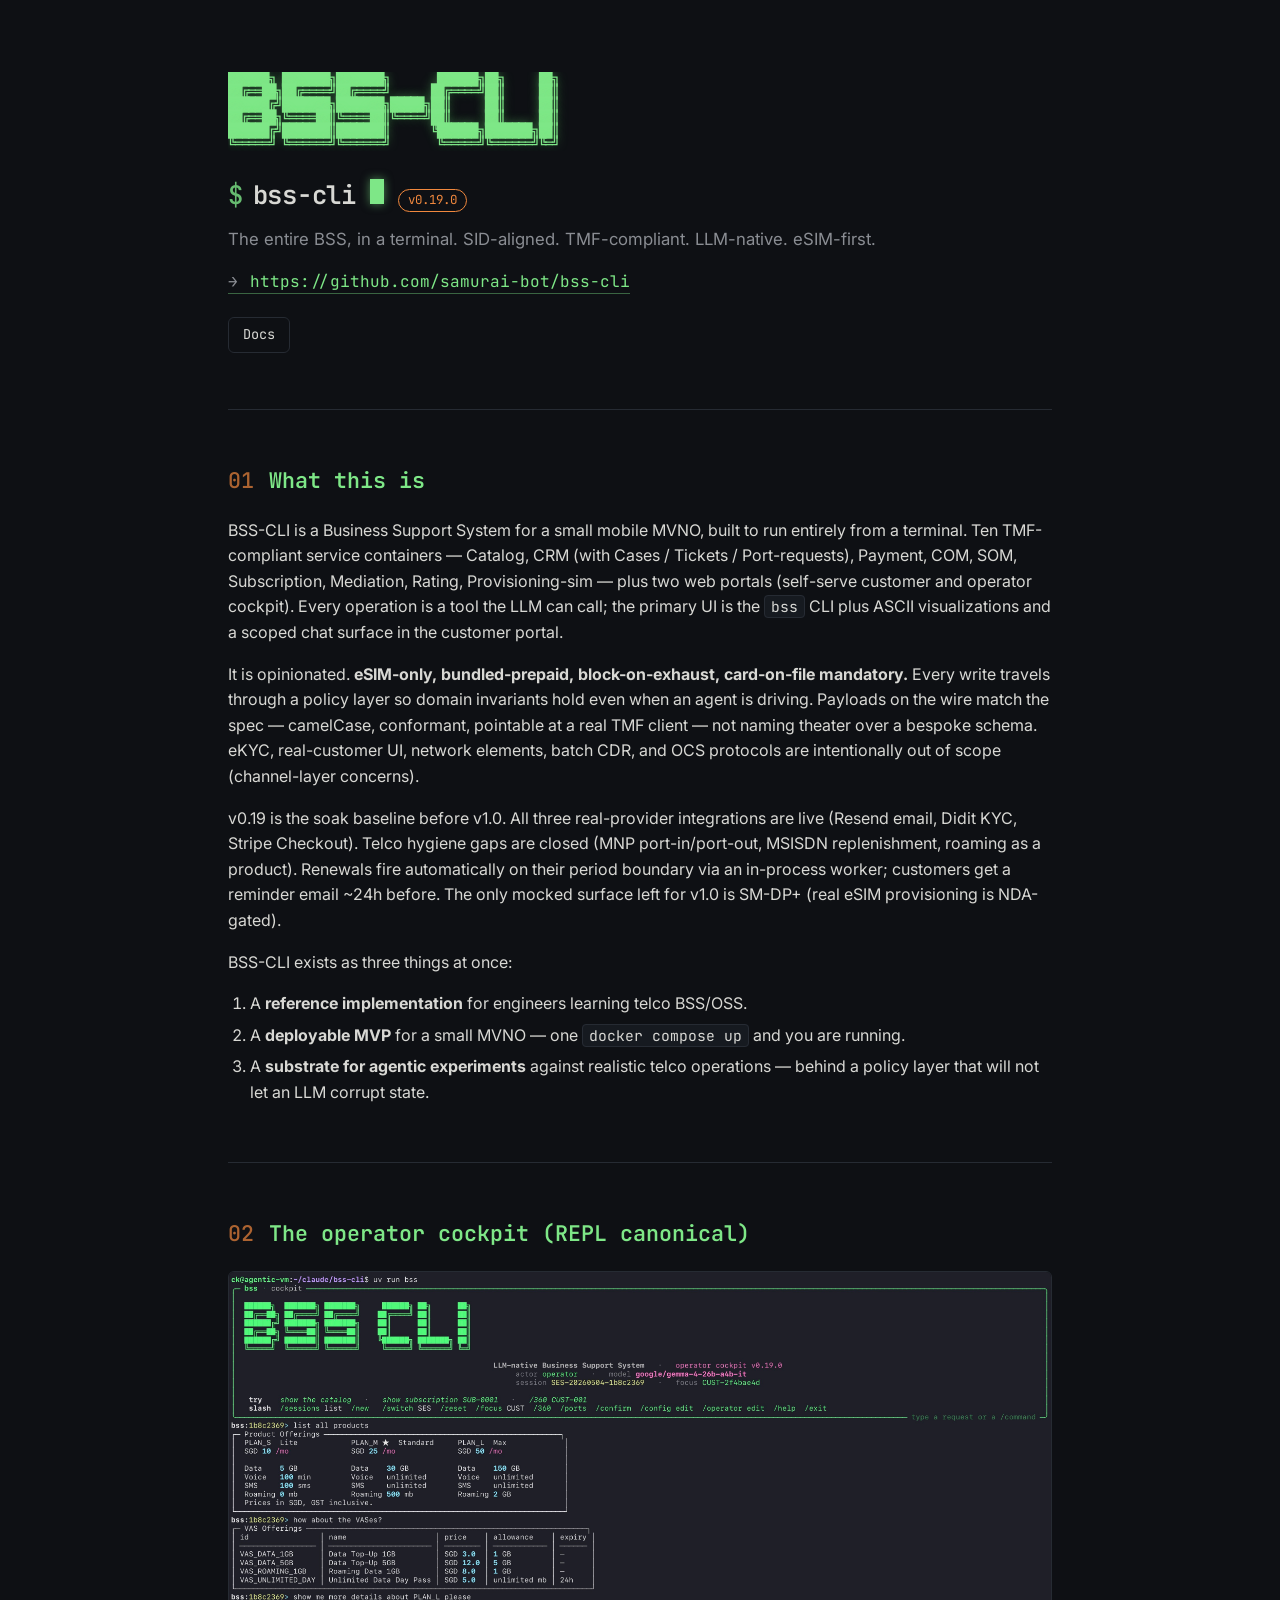
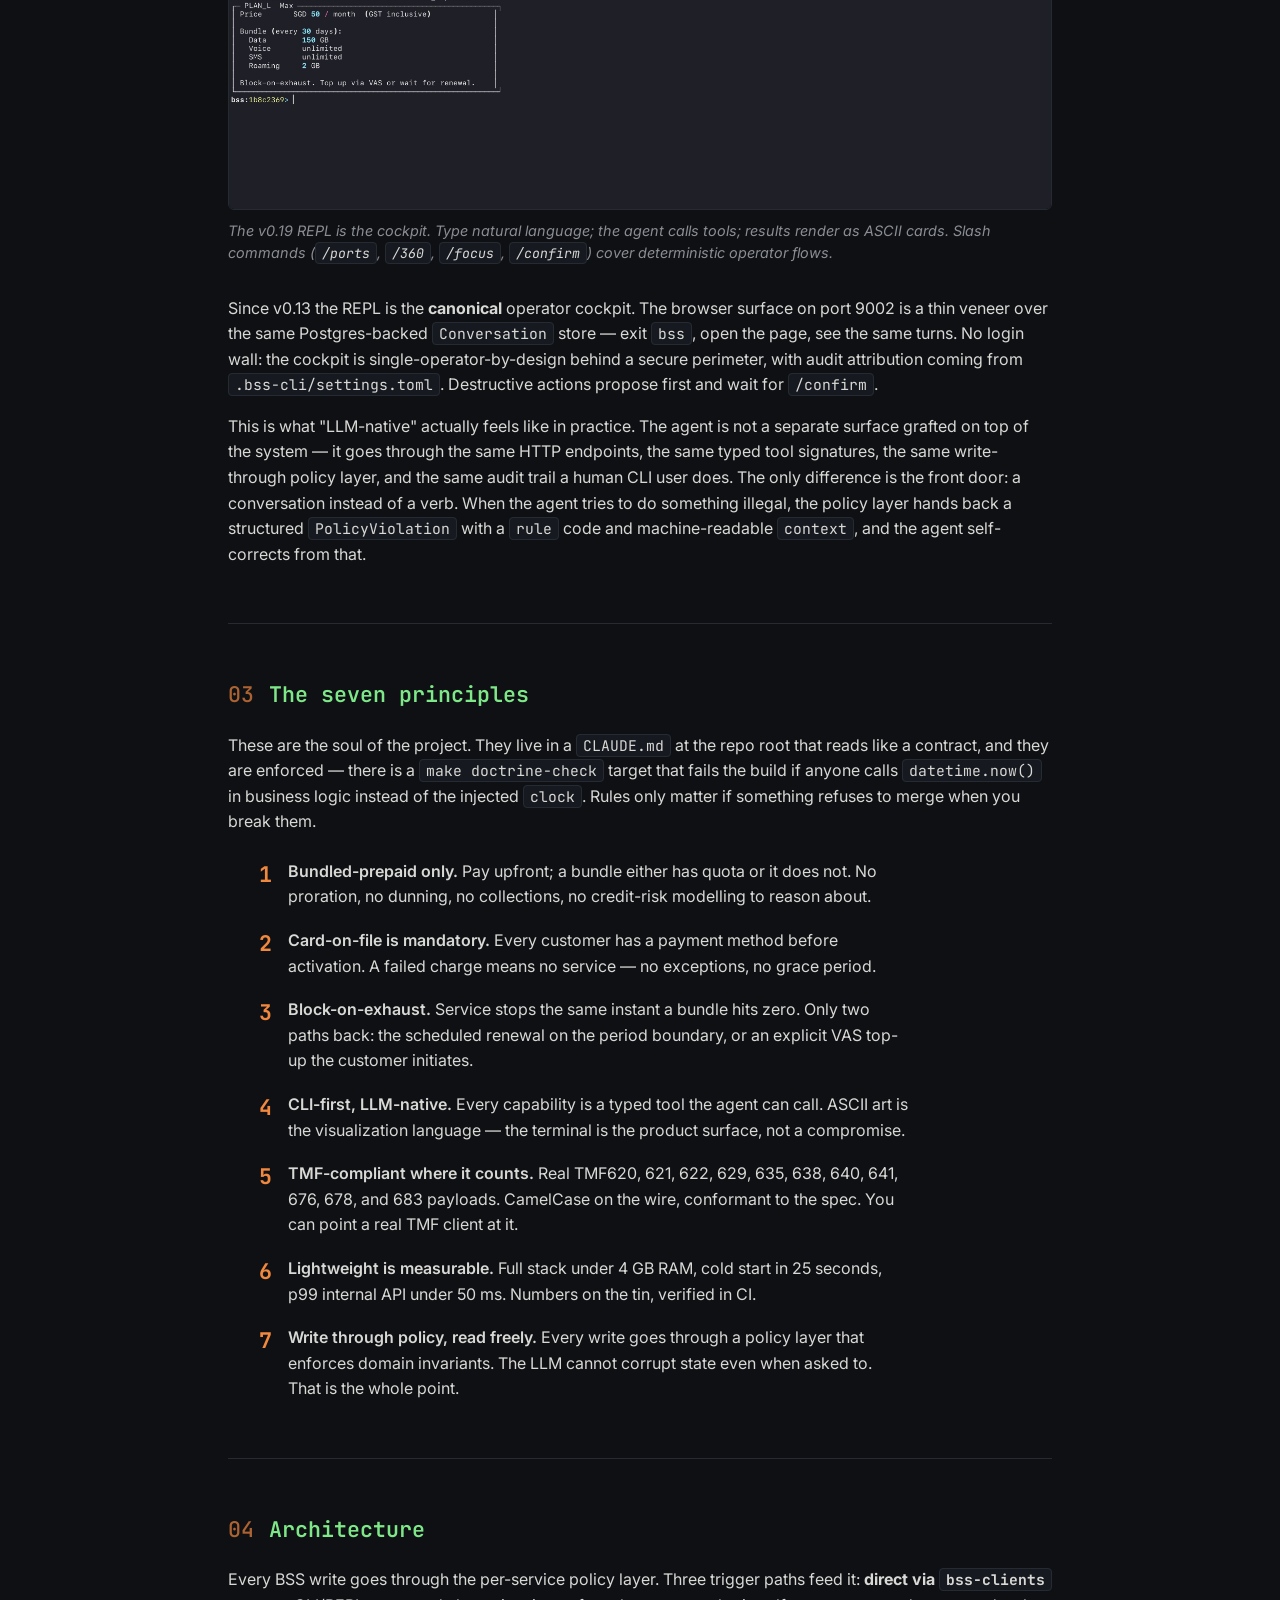
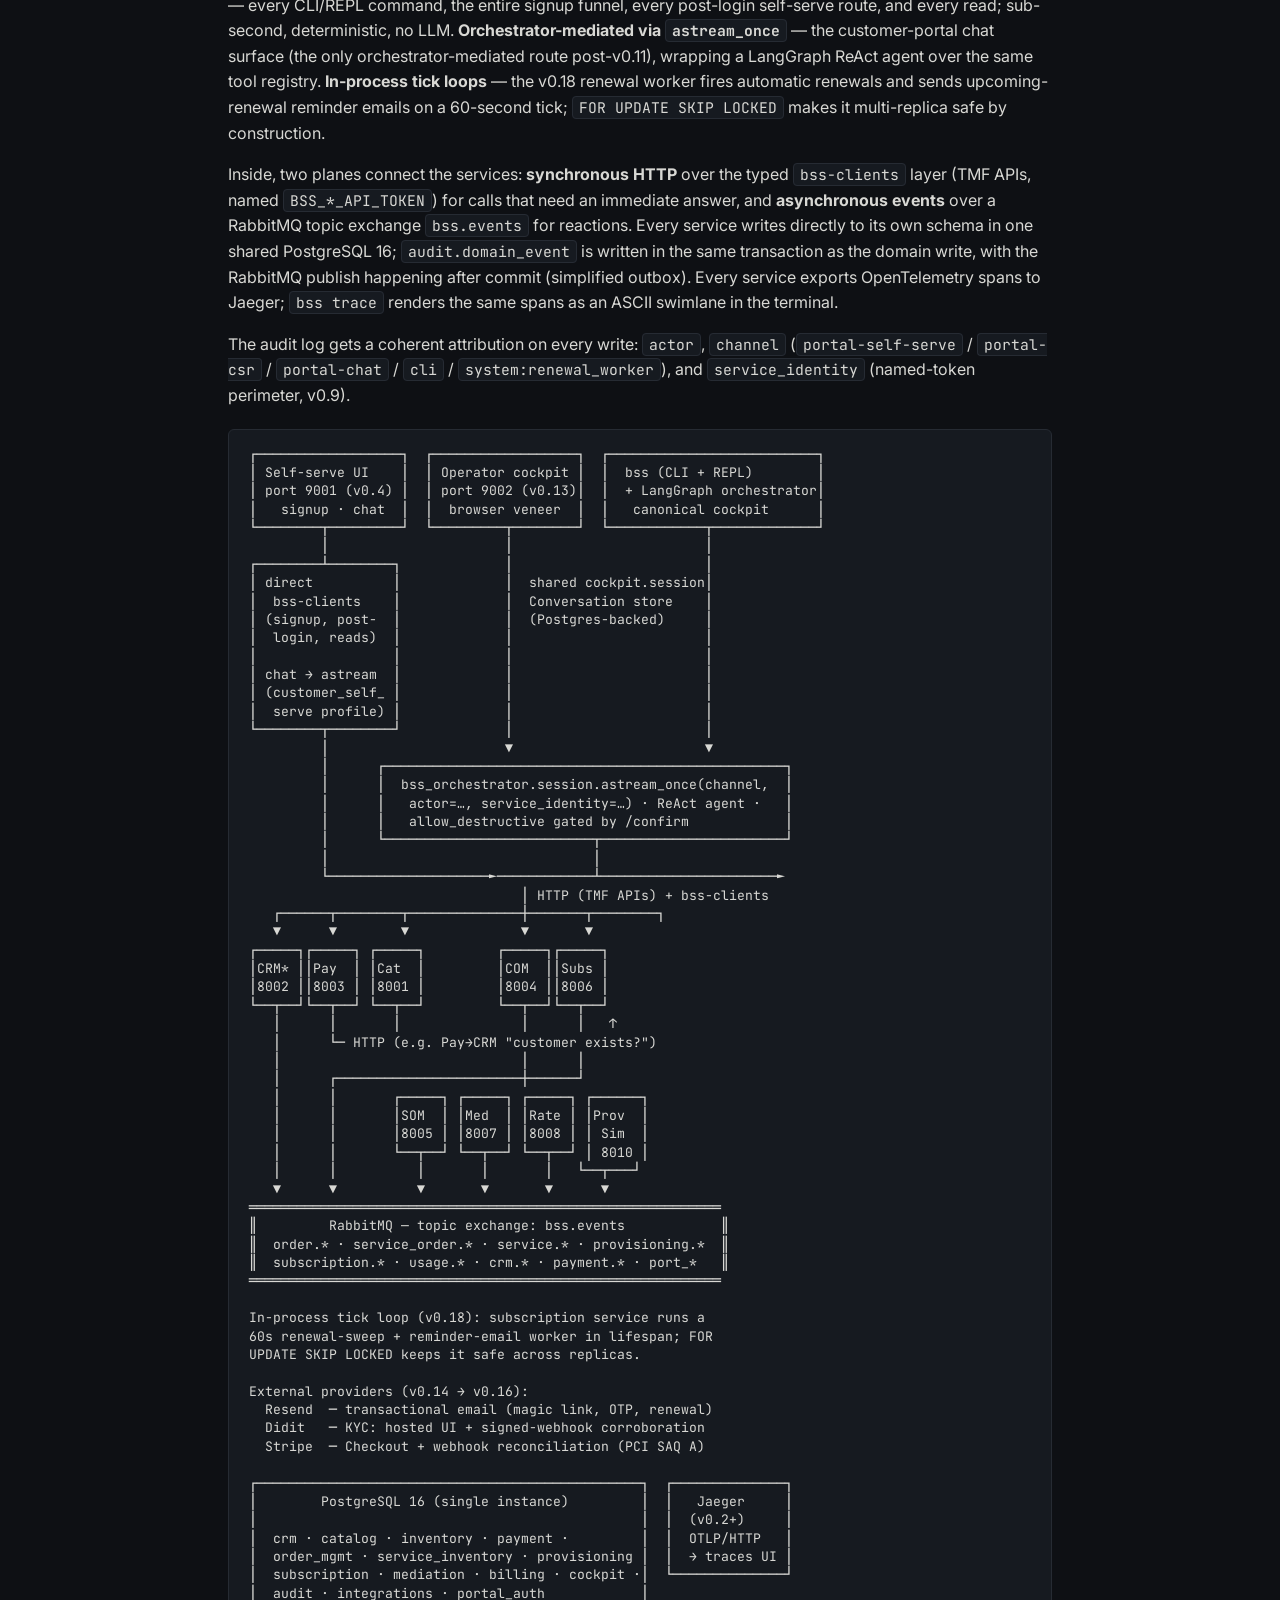
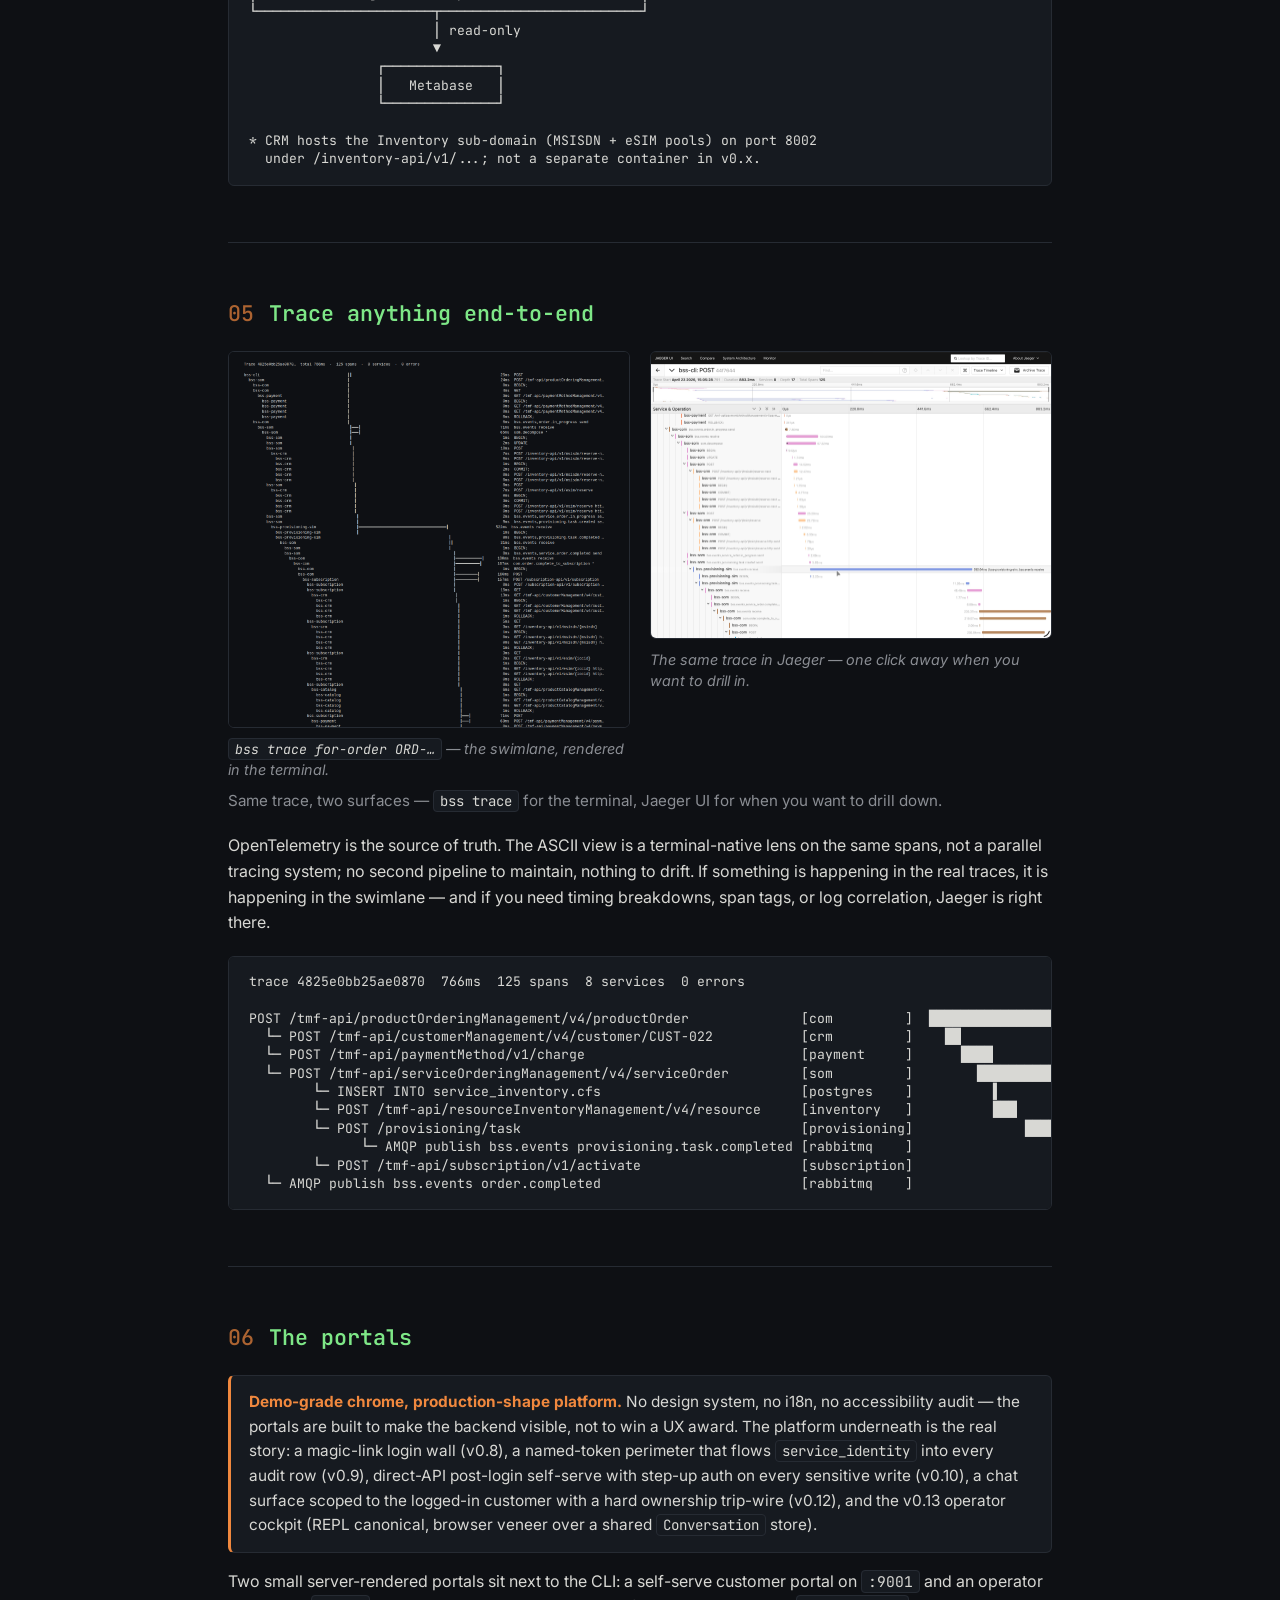
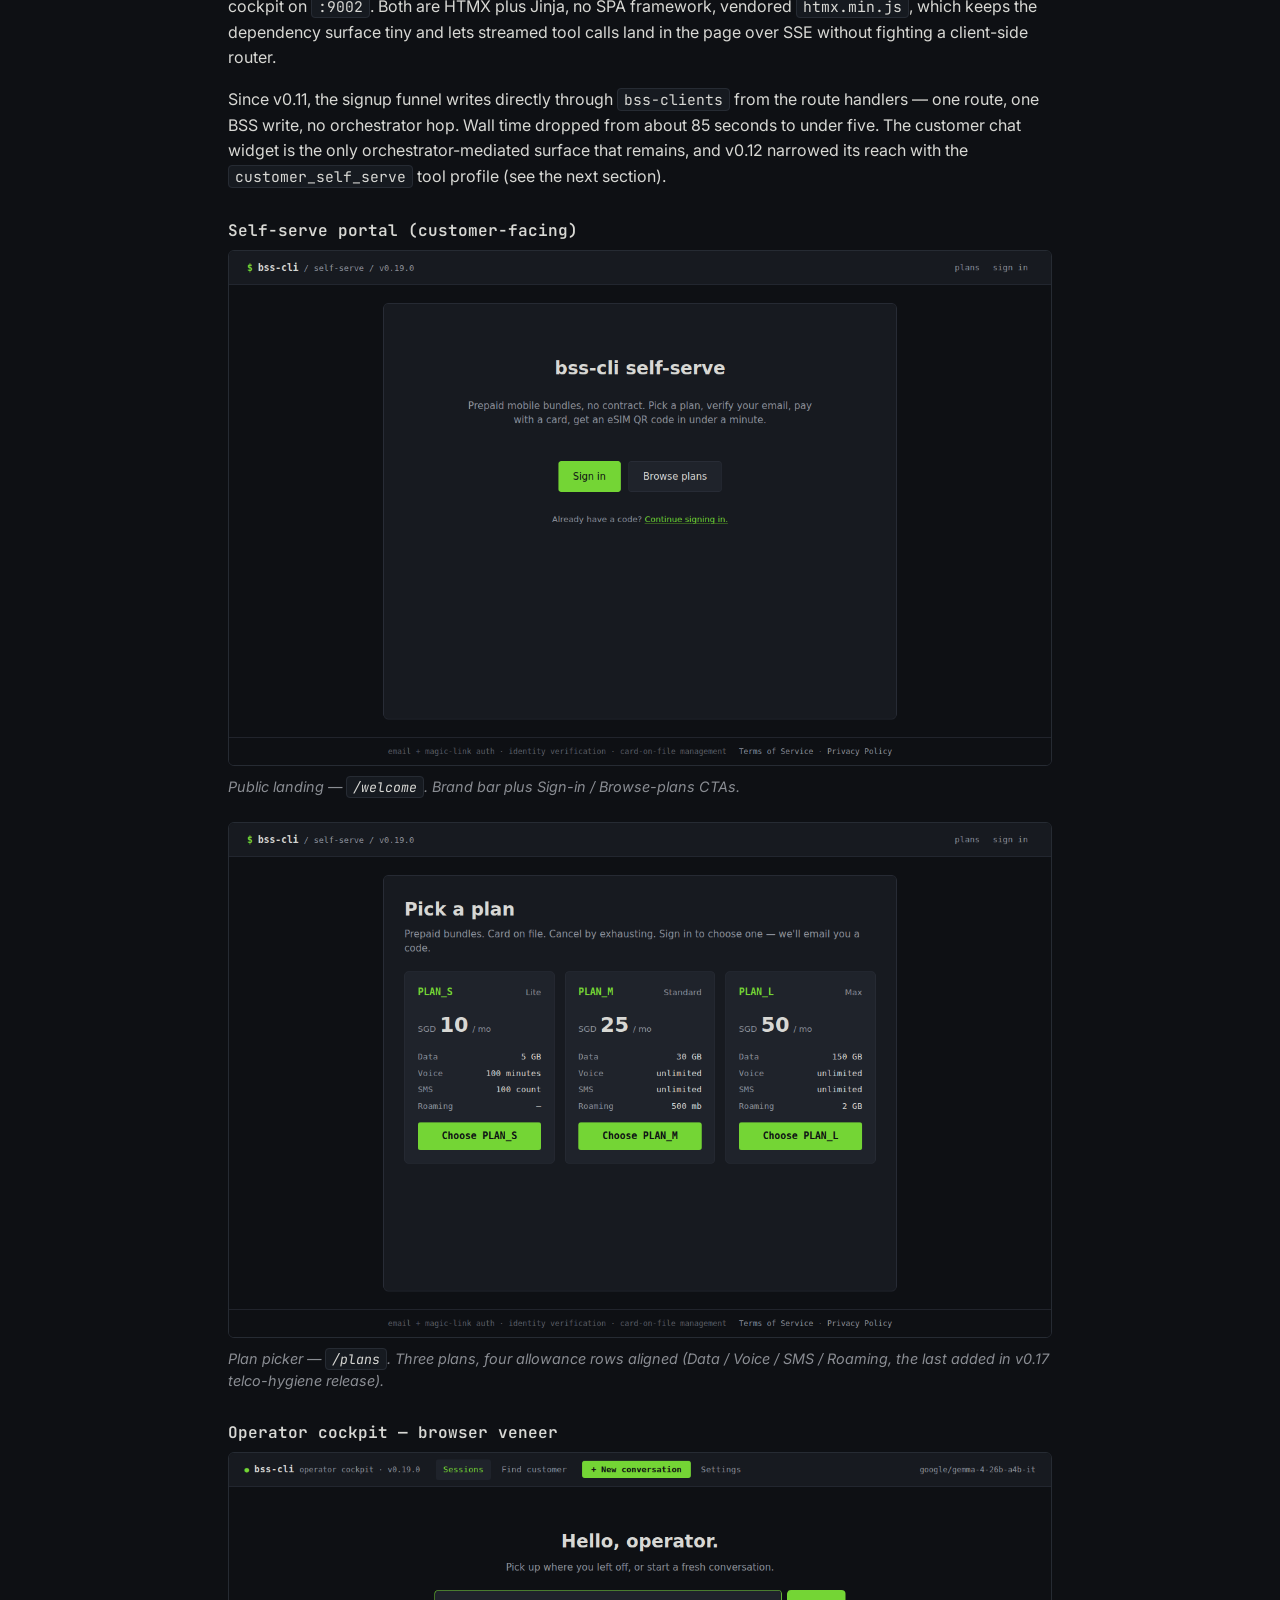
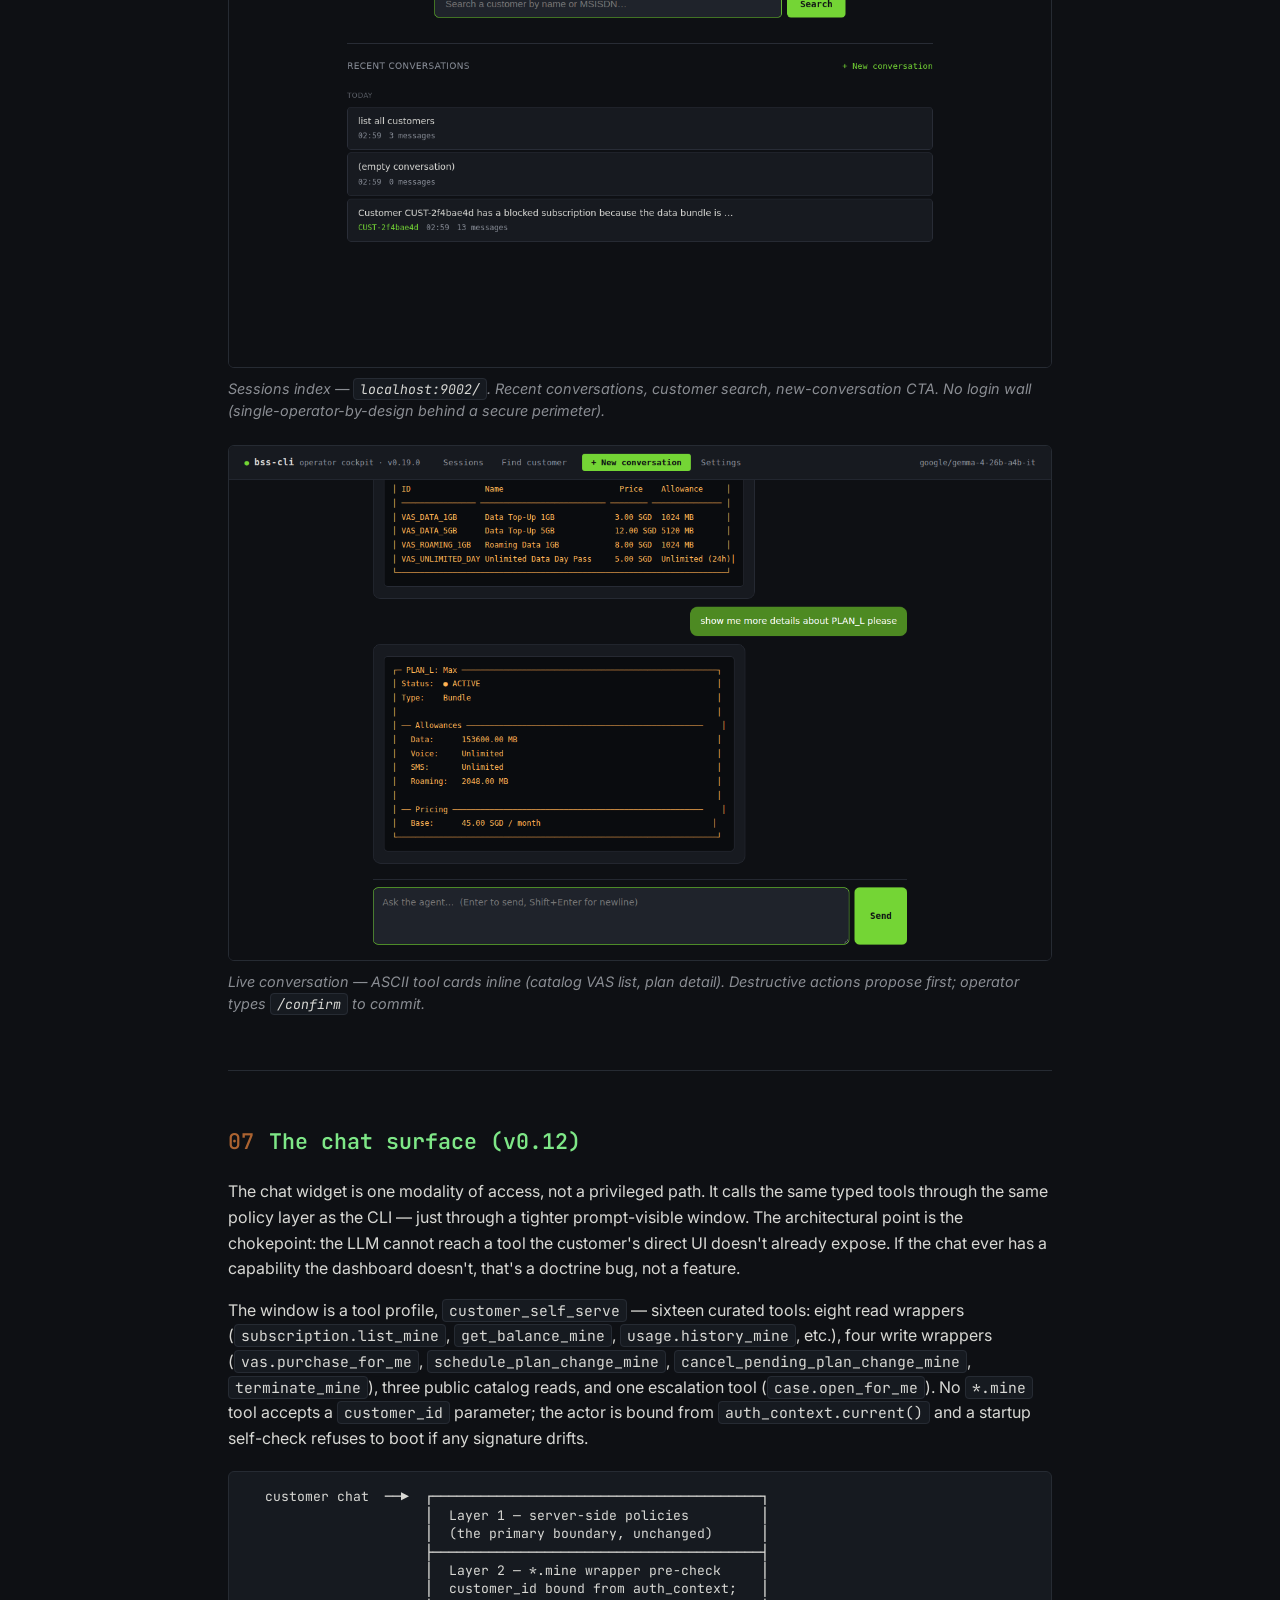
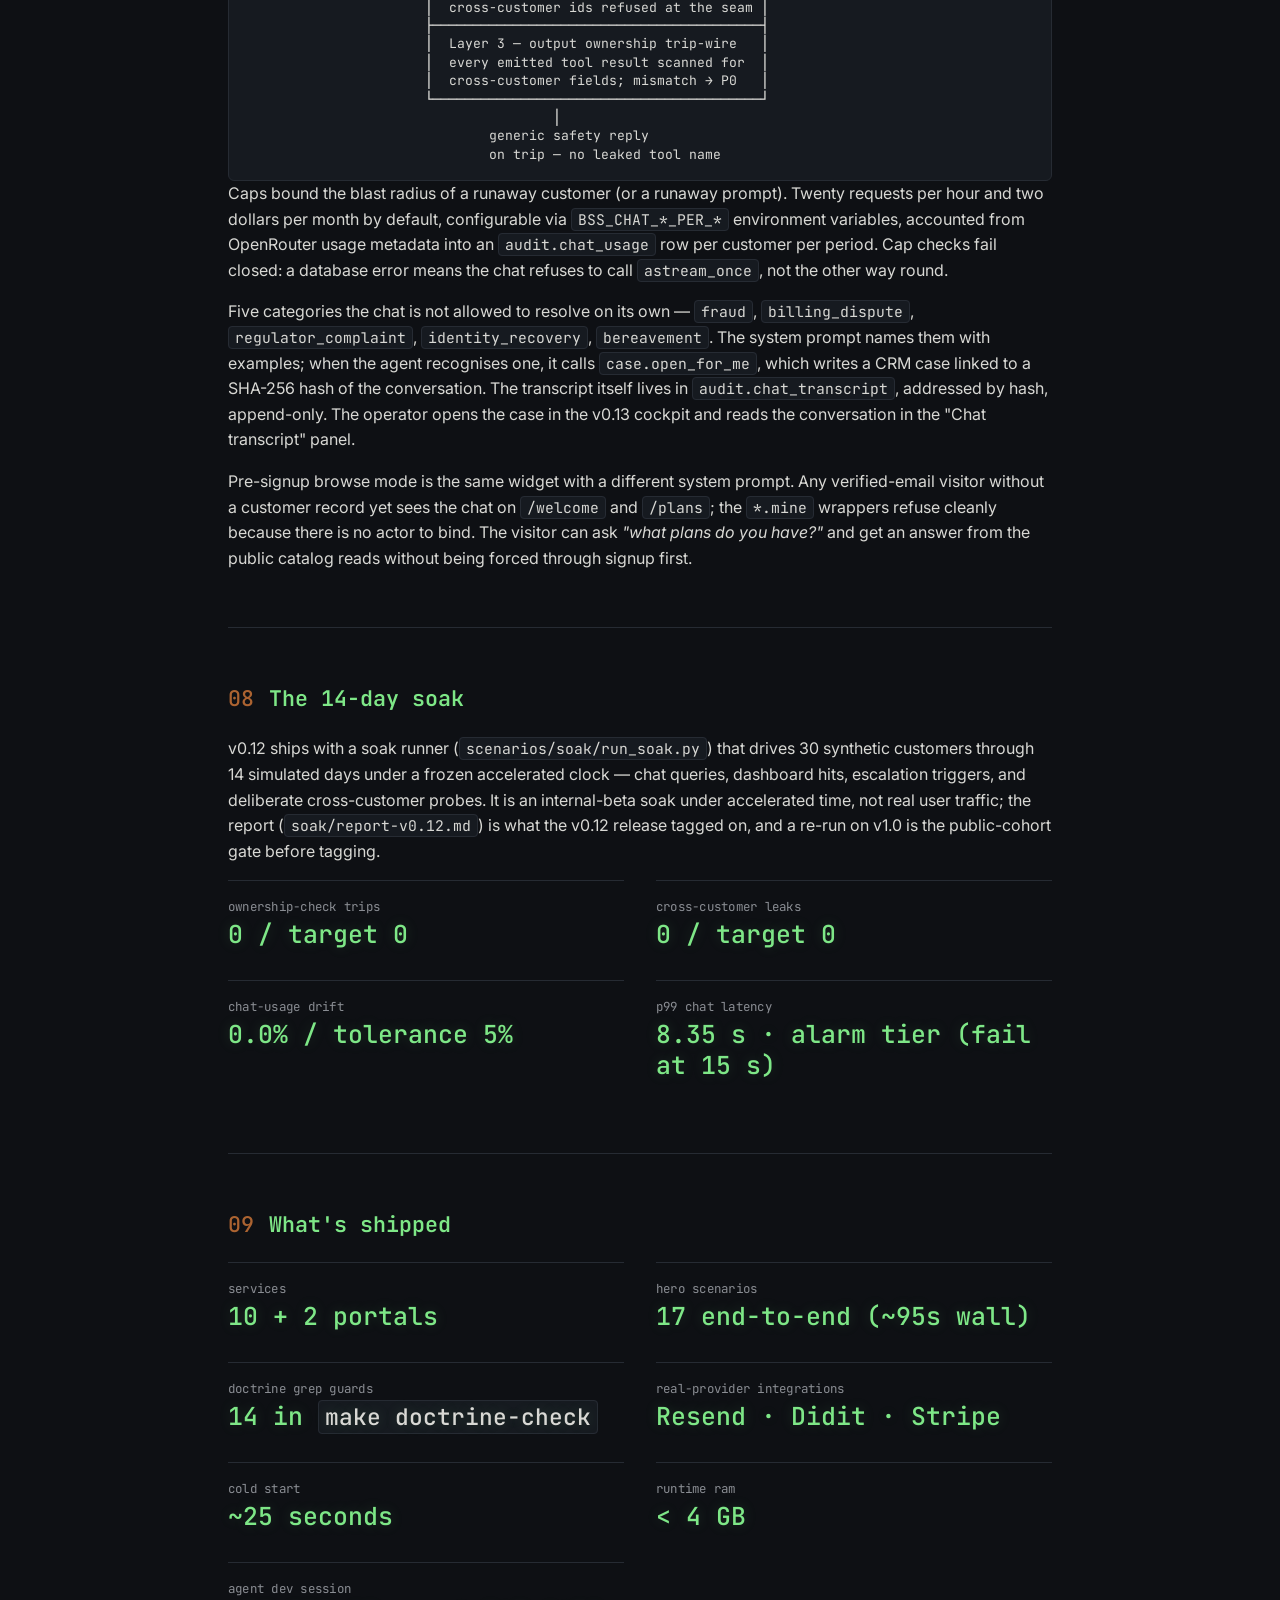
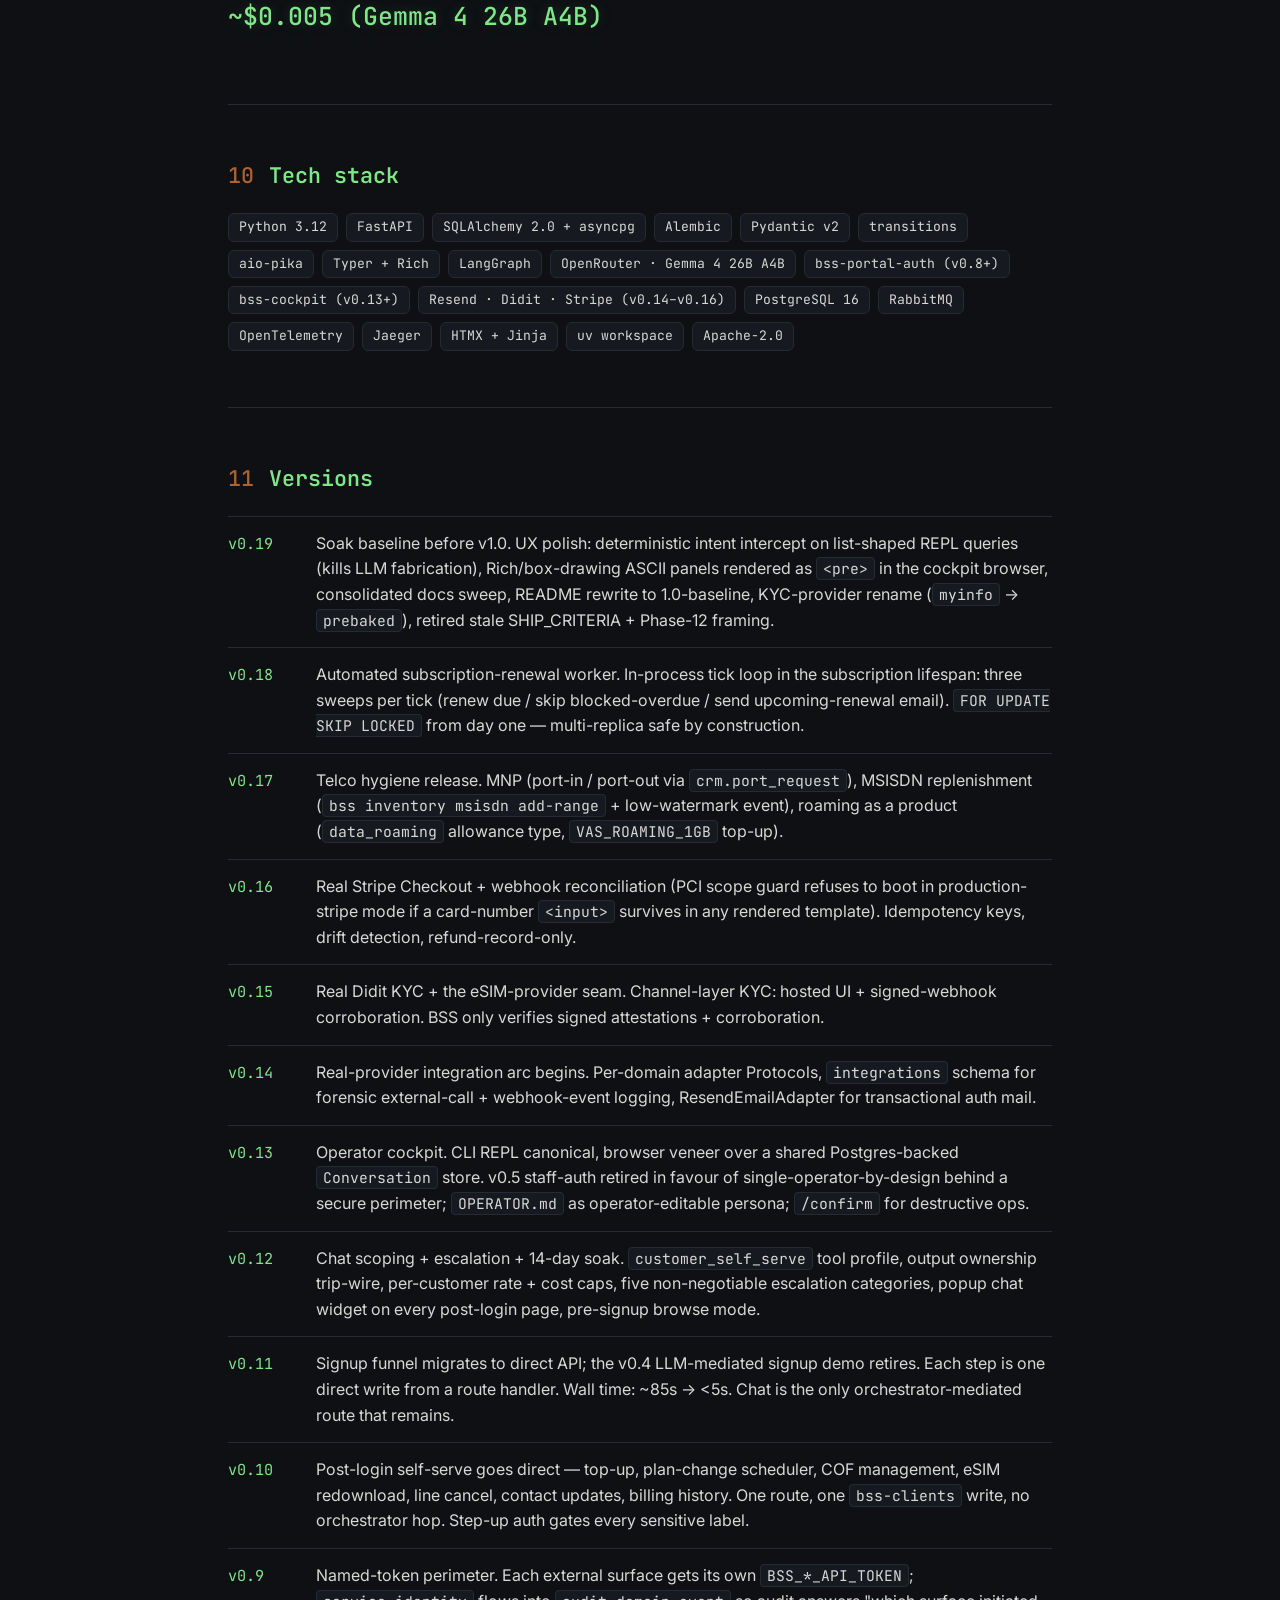
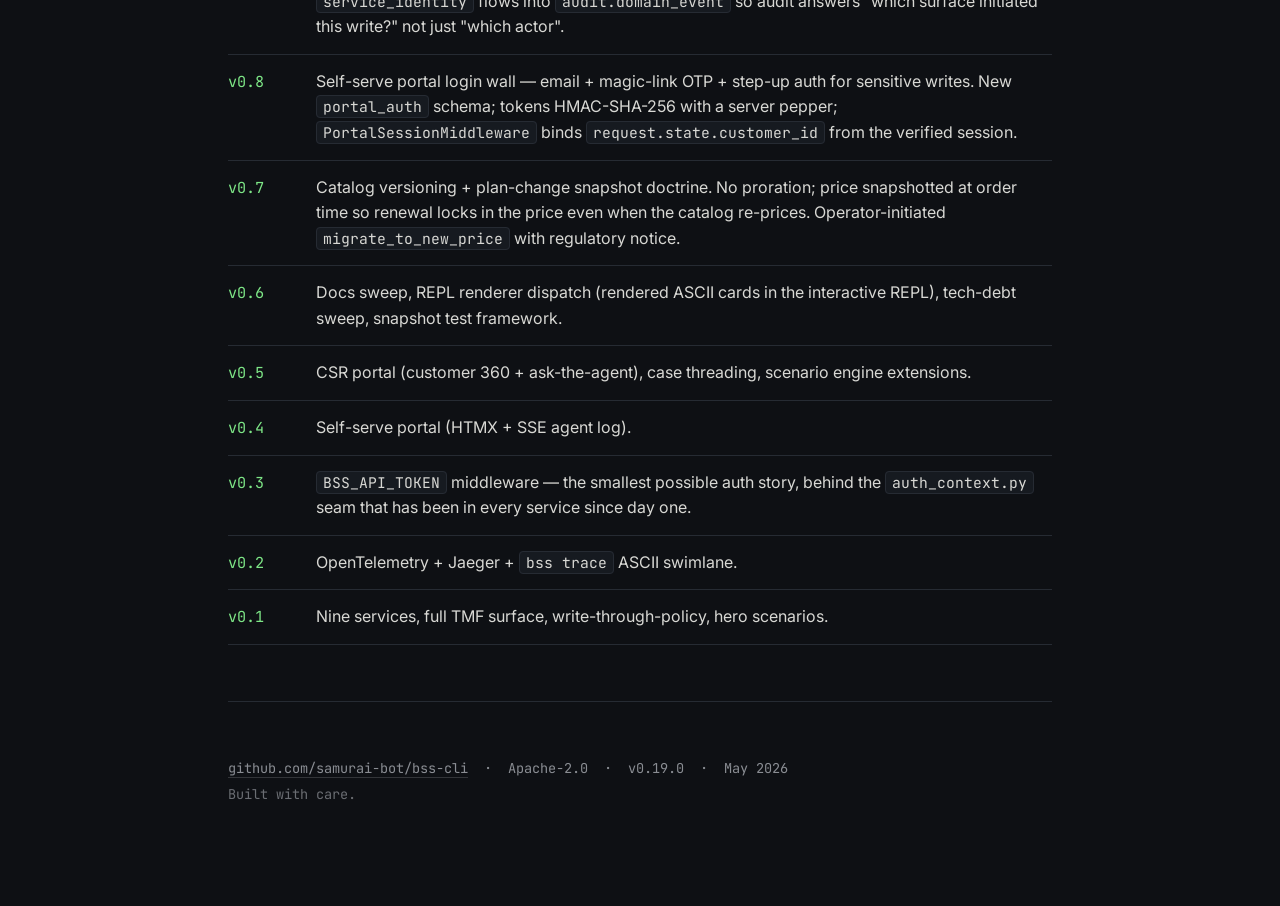
==== index.html @ e3f47de9 "Bump site to v0.19 baseline - Title / OG meta / version pill / footer → v0.19.0 - Tagline updated to" ====
<!doctype html>
<html lang="en">
<head>
  <meta charset="utf-8" />
  <meta name="viewport" content="width=device-width, initial-scale=1" />
  <title>BSS-CLI v0.19 — TMF-compliant, LLM-native, eSIM-first BSS</title>
  <meta name="description" content="BSS-CLI is a complete, lightweight, TMF-compliant Business Support System for a small mobile MVNO. CLI-first, LLM-native, eSIM-only, Apache-2.0." />

  <meta property="og:type" content="article" />
  <meta property="og:title" content="BSS-CLI v0.19 — TMF-compliant, LLM-native, eSIM-first BSS, soaking toward v1.0" />
  <meta property="og:description" content="Ten services, two portals, real Resend + Didit + Stripe integrations, automatic renewals, in-process tick worker. Deterministic where speed matters, LLM where judgment does." />
  <meta property="og:url" content="https://bss-cli.com/" />
  <meta property="og:image" content="https://bss-cli.com/og-preview.png" />
  <meta property="og:image:width" content="1200" />
  <meta property="og:image:height" content="630" />
  <meta name="twitter:card" content="summary_large_image" />

  <link rel="preconnect" href="https://fonts.googleapis.com" />
  <link rel="preconnect" href="https://fonts.gstatic.com" crossorigin />
  <link rel="stylesheet" href="https://fonts.googleapis.com/css2?family=Inter:wght@400;500;600&family=JetBrains+Mono:wght@400;500;700&display=swap" />

  <link rel="icon" type="image/svg+xml" href="/favicon.svg">
  <link rel="icon" type="image/png" sizes="32x32" href="/favicon-32x32.png">
  <link rel="icon" type="image/png" sizes="16x16" href="/favicon-16x16.png">
  <link rel="apple-touch-icon" sizes="180x180" href="/apple-touch-icon.png">
  <link rel="stylesheet" href="style.css" />
</head>
<body>
  <main class="page">

    <!-- ─────────────────────────────────────────────── Header ─── -->
    <header class="site-header">
<pre class="banner" aria-hidden="true">
██████╗ ███████╗███████╗       ██████╗██╗     ██╗
██╔══██╗██╔════╝██╔════╝      ██╔════╝██║     ██║
██████╔╝███████╗███████╗█████╗██║     ██║     ██║
██╔══██╗╚════██║╚════██║╚════╝██║     ██║     ██║
██████╔╝███████║███████║      ╚██████╗███████╗██║
╚═════╝ ╚══════╝╚══════╝       ╚═════╝╚══════╝╚═╝</pre>
      <div class="title-row">
        <h1 class="project-name">
          <span class="prompt-sigil" aria-hidden="true">$</span>
          bss-cli<span class="cursor" aria-hidden="true"></span>
        </h1>
        <span class="version-pill" aria-label="current version">v0.19.0</span>
      </div>
      <p class="tagline">The entire BSS, in a terminal. SID-aligned. TMF-compliant. LLM-native. eSIM-first.</p>
      <p class="repo-url">
        <a href="https://github.com/samurai-bot/bss-cli">https://github.com/samurai-bot/bss-cli</a>
      </p>
      <nav class="header-nav" aria-label="primary">
        <a class="ghost-button" href="https://github.com/samurai-bot/bss-cli/tree/main/docs">Docs</a>
      </nav>
    </header>

    <hr class="rule" />

    <!-- ───────────────────────────────────────── What this is ─── -->
    <section aria-labelledby="what-heading">
      <h2 id="what-heading">What this is</h2>
      <p>
        BSS-CLI is a Business Support System for a small mobile MVNO, built to run entirely from a terminal.
        Ten TMF-compliant service containers &mdash; Catalog, CRM (with Cases / Tickets / Port-requests),
        Payment, COM, SOM, Subscription, Mediation, Rating, Provisioning-sim &mdash; plus two web portals
        (self-serve customer and operator cockpit). Every operation is a tool the LLM can call; the primary
        UI is the <code>bss</code> CLI plus ASCII visualizations and a scoped chat surface in the customer
        portal.
      </p>
      <p>
        It is opinionated. <strong>eSIM-only, bundled-prepaid, block-on-exhaust, card-on-file mandatory.</strong>
        Every write travels through a policy layer so domain invariants hold even when an agent is driving.
        Payloads on the wire match the spec &mdash; camelCase, conformant, pointable at a real TMF client
        &mdash; not naming theater over a bespoke schema. eKYC, real-customer UI, network elements, batch
        CDR, and OCS protocols are intentionally out of scope (channel-layer concerns).
      </p>
      <p>
        v0.19 is the soak baseline before v1.0. All three real-provider integrations are live (Resend email,
        Didit KYC, Stripe Checkout). Telco hygiene gaps are closed (MNP port-in/port-out, MSISDN replenishment,
        roaming as a product). Renewals fire automatically on their period boundary via an in-process worker;
        customers get a reminder email ~24h before. The only mocked surface left for v1.0 is SM-DP+ (real eSIM
        provisioning is NDA-gated).
      </p>

      <p>BSS-CLI exists as three things at once:</p>
      <ol class="plain-list">
        <li>A <strong>reference implementation</strong> for engineers learning telco BSS/OSS.</li>
        <li>A <strong>deployable MVP</strong> for a small MVNO &mdash; one <code>docker compose up</code> and you are running.</li>
        <li>A <strong>substrate for agentic experiments</strong> against realistic telco operations &mdash; behind a policy layer that will not let an LLM corrupt state.</li>
      </ol>

    </section>

    <hr class="rule" />

    <!-- ─────────────────────────────────────── Interactive REPL ─── -->
    <section aria-labelledby="repl-heading">
      <h2 id="repl-heading">The operator cockpit (REPL canonical)</h2>

      <figure class="feature-figure">
        <img src="assets/bss_repl_v0_19.jpg" alt="The v0.19 BSS-CLI REPL: a conversational prompt driving typed tools, with results rendered as boxed ASCII cards inline. Plan listing, VAS catalogue, and a PLAN_L detail card all visible above the prompt." />
        <figcaption>
          The v0.19 REPL is the cockpit. Type natural language; the agent calls tools; results render as ASCII cards. Slash commands (<code>/ports</code>, <code>/360</code>, <code>/focus</code>, <code>/confirm</code>) cover deterministic operator flows.
        </figcaption>
      </figure>

      <p>
        Since v0.13 the REPL is the <strong>canonical</strong> operator cockpit. The browser surface on
        port 9002 is a thin veneer over the same Postgres-backed <code>Conversation</code> store &mdash;
        exit <code>bss</code>, open the page, see the same turns. No login wall: the cockpit is
        single-operator-by-design behind a secure perimeter, with audit attribution coming from
        <code>.bss-cli/settings.toml</code>. Destructive actions propose first and wait for
        <code>/confirm</code>.
      </p>
      <p>
        This is what "LLM-native" actually feels like in practice. The agent is not a separate surface grafted
        on top of the system &mdash; it goes through the same HTTP endpoints, the same typed tool signatures, the
        same write-through policy layer, and the same audit trail a human CLI user does. The only difference is
        the front door: a conversation instead of a verb. When the agent tries to do something illegal, the
        policy layer hands back a structured <code>PolicyViolation</code> with a <code>rule</code> code and
        machine-readable <code>context</code>, and the agent self-corrects from that.
      </p>
    </section>

    <hr class="rule" />

    <!-- ──────────────────────────────────── Seven principles ─── -->
    <section aria-labelledby="principles-heading">
      <h2 id="principles-heading">The seven principles</h2>
      <p>
        These are the soul of the project. They live in a <code>CLAUDE.md</code> at the repo root that reads
        like a contract, and they are enforced &mdash; there is a <code>make doctrine-check</code> target that
        fails the build if anyone calls <code>datetime.now()</code> in business logic instead of the injected
        <code>clock</code>. Rules only matter if something refuses to merge when you break them.
      </p>

      <ol class="principles">
        <li>
          <span class="principle-num">1</span>
          <div>
            <strong>Bundled-prepaid only.</strong>
            Pay upfront; a bundle either has quota or it does not. No proration, no dunning, no collections,
            no credit-risk modelling to reason about.
          </div>
        </li>
        <li>
          <span class="principle-num">2</span>
          <div>
            <strong>Card-on-file is mandatory.</strong>
            Every customer has a payment method before activation. A failed charge means no service &mdash;
            no exceptions, no grace period.
          </div>
        </li>
        <li>
          <span class="principle-num">3</span>
          <div>
            <strong>Block-on-exhaust.</strong>
            Service stops the same instant a bundle hits zero. Only two paths back: the scheduled renewal on
            the period boundary, or an explicit VAS top-up the customer initiates.
          </div>
        </li>
        <li>
          <span class="principle-num">4</span>
          <div>
            <strong>CLI-first, LLM-native.</strong>
            Every capability is a typed tool the agent can call. ASCII art is the visualization language
            &mdash; the terminal is the product surface, not a compromise.
          </div>
        </li>
        <li>
          <span class="principle-num">5</span>
          <div>
            <strong>TMF-compliant where it counts.</strong>
            Real TMF620, 621, 622, 629, 635, 638, 640, 641, 676, 678, and 683 payloads. CamelCase on the wire,
            conformant to the spec. You can point a real TMF client at it.
          </div>
        </li>
        <li>
          <span class="principle-num">6</span>
          <div>
            <strong>Lightweight is measurable.</strong>
            Full stack under 4&nbsp;GB RAM, cold start in 25 seconds, p99 internal API under 50&nbsp;ms. Numbers
            on the tin, verified in CI.
          </div>
        </li>
        <li>
          <span class="principle-num">7</span>
          <div>
            <strong>Write through policy, read freely.</strong>
            Every write goes through a policy layer that enforces domain invariants. The LLM cannot corrupt
            state even when asked to. That is the whole point.
          </div>
        </li>
      </ol>
    </section>

    <hr class="rule" />

    <!-- ────────────────────────────────────────── Architecture ─── -->
    <section aria-labelledby="arch-heading">
      <h2 id="arch-heading">Architecture</h2>
      <p>
        Every BSS write goes through the per-service policy layer. Three trigger paths feed it:
        <strong>direct via <code>bss-clients</code></strong> &mdash; every CLI/REPL command, the
        entire signup funnel, every post-login self-serve route, and every read; sub-second,
        deterministic, no LLM. <strong>Orchestrator-mediated via <code>astream_once</code></strong>
        &mdash; the customer-portal chat surface (the only orchestrator-mediated route post-v0.11),
        wrapping a LangGraph ReAct agent over the same tool registry. <strong>In-process tick loops</strong>
        &mdash; the v0.18 renewal worker fires automatic renewals and sends upcoming-renewal reminder
        emails on a 60-second tick; <code>FOR UPDATE SKIP LOCKED</code> makes it multi-replica safe by
        construction.
      </p>
      <p>
        Inside, two planes connect the services: <strong>synchronous HTTP</strong> over the typed
        <code>bss-clients</code> layer (TMF APIs, named <code>BSS_*_API_TOKEN</code>) for calls that
        need an immediate answer, and <strong>asynchronous events</strong> over a RabbitMQ topic
        exchange <code>bss.events</code> for reactions. Every service writes directly to its own
        schema in one shared PostgreSQL&nbsp;16; <code>audit.domain_event</code> is written in the
        same transaction as the domain write, with the RabbitMQ publish happening after commit
        (simplified outbox). Every service exports OpenTelemetry spans to Jaeger;
        <code>bss trace</code> renders the same spans as an ASCII swimlane in the terminal.
      </p>
      <p>
        The audit log gets a coherent attribution on every write: <code>actor</code>,
        <code>channel</code> (<code>portal-self-serve</code> / <code>portal-csr</code> /
        <code>portal-chat</code> / <code>cli</code> / <code>system:renewal_worker</code>), and
        <code>service_identity</code> (named-token perimeter, v0.9).
      </p>

<pre class="ascii-block" aria-label="BSS-CLI high-level architecture diagram (v0.19)">
┌──────────────────┐  ┌──────────────────┐  ┌──────────────────────────┐
│ Self-serve UI    │  │ Operator cockpit │  │  bss (CLI + REPL)        │
│ port 9001 (v0.4) │  │ port 9002 (v0.13)│  │  + LangGraph orchestrator│
│   signup · chat  │  │  browser veneer  │  │   canonical cockpit      │
└────────┬─────────┘  └─────────┬────────┘  └────────────┬─────────────┘
         │                      │                        │
┌────────┴────────┐             │                        │
│ direct          │             │  shared cockpit.session│
│  bss-clients    │             │  Conversation store    │
│ (signup, post-  │             │  (Postgres-backed)     │
│  login, reads)  │             │                        │
│                 │             │                        │
│ chat → astream  │             │                        │
│ (customer_self_ │             │                        │
│  serve profile) │             │                        │
└────────┬────────┘             │                        │
         │                      ▼                        ▼
         │      ┌──────────────────────────────────────────────────┐
         │      │  bss_orchestrator.session.astream_once(channel,  │
         │      │   actor=…, service_identity=…) · ReAct agent ·   │
         │      │   allow_destructive gated by /confirm            │
         │      └──────────────────────────┬───────────────────────┘
         │                                 │
         └────────────────────►────────────┴──────────────────────►
                                  │ HTTP (TMF APIs) + bss-clients
   ┌──────┬────────┬──────────────┼───────┬────────┐
   ▼      ▼        ▼              ▼       ▼
┌─────┐┌─────┐ ┌─────┐         ┌─────┐┌─────┐
│CRM* ││Pay  │ │Cat  │         │COM  ││Subs │
│8002 ││8003 │ │8001 │         │8004 ││8006 │
└──┬──┘└──┬──┘ └──┬──┘         └──┬──┘└──┬──┘
   │      │       │               │      │   ↑
   │      └─ HTTP (e.g. Pay→CRM "customer exists?")
   │                              │      │
   │      ┌───────────────────────┼──────┘
   │      │       ┌─────┐ ┌─────┐ ┌─────┐ ┌──────┐
   │      │       │SOM  │ │Med  │ │Rate │ │Prov  │
   │      │       │8005 │ │8007 │ │8008 │ │ Sim  │
   │      │       └──┬──┘ └──┬──┘ └──┬──┘ │ 8010 │
   │      │          │       │       │   └──┬───┘
   ▼      ▼          ▼       ▼       ▼      ▼
═══════════════════════════════════════════════════════════
║         RabbitMQ — topic exchange: bss.events            ║
║  order.* · service_order.* · service.* · provisioning.*  ║
║  subscription.* · usage.* · crm.* · payment.* · port_*   ║
═══════════════════════════════════════════════════════════

In-process tick loop (v0.18): subscription service runs a
60s renewal-sweep + reminder-email worker in lifespan; FOR
UPDATE SKIP LOCKED keeps it safe across replicas.

External providers (v0.14 → v0.16):
  Resend  ─ transactional email (magic link, OTP, renewal)
  Didit   ─ KYC: hosted UI + signed-webhook corroboration
  Stripe  ─ Checkout + webhook reconciliation (PCI SAQ A)

┌────────────────────────────────────────────────┐  ┌──────────────┐
│        PostgreSQL 16 (single instance)         │  │   Jaeger     │
│                                                │  │  (v0.2+)     │
│  crm · catalog · inventory · payment ·         │  │  OTLP/HTTP   │
│  order_mgmt · service_inventory · provisioning │  │  → traces UI │
│  subscription · mediation · billing · cockpit ·│  └──────────────┘
│  audit · integrations · portal_auth            │
└──────────────────────┬─────────────────────────┘
                       │ read-only
                       ▼
                ┌──────────────┐
                │   Metabase   │
                └──────────────┘

* CRM hosts the Inventory sub-domain (MSISDN + eSIM pools) on port 8002
  under /inventory-api/v1/...; not a separate container in v0.x.
</pre>
    </section>

    <hr class="rule" />

    <!-- ────────────────────────────── Trace end-to-end ─── -->
    <section aria-labelledby="trace-heading">
      <h2 id="trace-heading">Trace anything end-to-end</h2>

      <div class="pair">
        <figure class="feature-figure">
          <img src="assets/bss_trace_swimlane_v0_2.png" alt="The bss trace CLI command rendering a product-order trace as an ASCII swimlane in a dark terminal: one top-level POST spanning 766ms with child spans across eight services." />
          <figcaption><code>bss trace for-order ORD-…</code> — the swimlane, rendered in the terminal.</figcaption>
        </figure>
        <figure class="feature-figure">
          <img src="assets/jaegar_ui.jpg" alt="The same distributed trace open in the Jaeger UI, showing the span tree, service colours, and timing bars." />
          <figcaption>The same trace in Jaeger &mdash; one click away when you want to drill in.</figcaption>
        </figure>
      </div>

      <p class="pair-caption">
        Same trace, two surfaces &mdash; <code>bss trace</code> for the terminal, Jaeger UI for when you want to
        drill down.
      </p>

      <p>
        OpenTelemetry is the source of truth. The ASCII view is a terminal-native lens on the same spans, not a
        parallel tracing system; no second pipeline to maintain, nothing to drift. If something is happening in
        the real traces, it is happening in the swimlane &mdash; and if you need timing breakdowns, span tags, or
        log correlation, Jaeger is right there.
      </p>

<pre class="ascii-block" aria-label="Example output of the bss trace command">
trace 4825e0bb25ae0870  766ms  125 spans  8 services  0 errors

POST /tmf-api/productOrderingManagement/v4/productOrder              [com         ]  ████████████████████████  766ms
  └─ POST /tmf-api/customerManagement/v4/customer/CUST-022           [crm         ]    ██                        18ms
  └─ POST /tmf-api/paymentMethod/v1/charge                           [payment     ]      ████                    34ms
  └─ POST /tmf-api/serviceOrderingManagement/v4/serviceOrder         [som         ]        ████████████████      512ms
        └─ INSERT INTO service_inventory.cfs                         [postgres    ]          ▌                    2ms
        └─ POST /tmf-api/resourceInventoryManagement/v4/resource     [inventory   ]          ███                  31ms
        └─ POST /provisioning/task                                   [provisioning]              ████████████     381ms
              └─ AMQP publish bss.events provisioning.task.completed [rabbitmq    ]                          ▌    3ms
        └─ POST /tmf-api/subscription/v1/activate                    [subscription]                          ███  47ms
  └─ AMQP publish bss.events order.completed                         [rabbitmq    ]                            ▌  3ms
</pre>
    </section>

    <hr class="rule" />

    <!-- ─────────────────────────────────────── The portals ─── -->
    <section aria-labelledby="portals-heading">
      <h2 id="portals-heading">The portals</h2>
      <p class="callout">
        <strong>Demo-grade chrome, production-shape platform.</strong> No design system, no i18n, no
        accessibility audit &mdash; the portals are built to make the backend visible, not to win a UX
        award. The platform underneath is the real story: a magic-link login wall (v0.8), a named-token
        perimeter that flows <code>service_identity</code> into every audit row (v0.9), direct-API
        post-login self-serve with step-up auth on every sensitive write (v0.10), a chat surface
        scoped to the logged-in customer with a hard ownership trip-wire (v0.12), and the v0.13
        operator cockpit (REPL canonical, browser veneer over a shared <code>Conversation</code>
        store).
      </p>
      <p>
        Two small server-rendered portals sit next to the CLI: a self-serve customer portal on
        <code>:9001</code> and an operator cockpit on <code>:9002</code>. Both are HTMX plus Jinja,
        no SPA framework, vendored <code>htmx.min.js</code>, which keeps the dependency surface tiny
        and lets streamed tool calls land in the page over SSE without fighting a client-side router.
      </p>
      <p>
        Since v0.11, the signup funnel writes directly through <code>bss-clients</code> from the route
        handlers &mdash; one route, one BSS write, no orchestrator hop. Wall time dropped from about 85
        seconds to under five. The customer chat widget is the only orchestrator-mediated surface that
        remains, and v0.12 narrowed its reach with the <code>customer_self_serve</code> tool profile
        (see the next section).
      </p>

      <h3>Self-serve portal (customer-facing)</h3>

      <figure class="portal-figure">
        <img src="assets/portal_self_serve_welcome_v0_18.png" alt="Self-serve public landing page at /welcome: brand bar with bss-cli wordmark, tagline, and Sign in / Browse plans CTAs on a dark background." />
        <figcaption>Public landing &mdash; <code>/welcome</code>. Brand bar plus Sign-in / Browse-plans CTAs.</figcaption>
      </figure>

      <figure class="portal-figure">
        <img src="assets/portal_self_serve_plans_v0_18.png" alt="Self-serve plan picker at /plans: three cards (PLAN_S, PLAN_M, PLAN_L) showing Data, Voice, SMS, and Roaming allowance rows. PLAN_S has no roaming (em dash); PLAN_M ships 500 MB roaming; PLAN_L ships 2 GB." />
        <figcaption>Plan picker &mdash; <code>/plans</code>. Three plans, four allowance rows aligned (Data / Voice / SMS / Roaming, the last added in v0.17 telco-hygiene release).</figcaption>
      </figure>

      <h3>Operator cockpit &mdash; browser veneer</h3>

      <figure class="portal-figure">
        <img src="assets/portal_csr_cockpit_sessions_v0_18.png" alt="Cockpit sessions index at port 9002: greeting 'Hello, operator', a list of recent conversations, customer search, and a +New conversation button." />
        <figcaption>Sessions index &mdash; <code>localhost:9002/</code>. Recent conversations, customer search, new-conversation CTA. No login wall (single-operator-by-design behind a secure perimeter).</figcaption>
      </figure>

      <figure class="portal-figure">
        <img src="assets/portal_csr_cockpit_session_v0_18.png" alt="Live cockpit conversation: the agent renders ASCII tool cards inline (a VAS Offerings list and a PLAN_L: Max detail card) in monospace, with the operator's prompts in green chat bubbles on the right." />
        <figcaption>Live conversation &mdash; ASCII tool cards inline (catalog VAS list, plan detail). Destructive actions propose first; operator types <code>/confirm</code> to commit.</figcaption>
      </figure>
    </section>

    <hr class="rule" />

    <!-- ─────────────────────────────────── The chat surface ─── -->
    <section aria-labelledby="chat-heading">
      <h2 id="chat-heading">The chat surface (v0.12)</h2>
      <p>
        The chat widget is one modality of access, not a privileged path. It calls the same typed tools
        through the same policy layer as the CLI &mdash; just through a tighter prompt-visible window.
        The architectural point is the chokepoint: the LLM cannot reach a tool the customer's direct UI
        doesn't already expose. If the chat ever has a capability the dashboard doesn't, that's a
        doctrine bug, not a feature.
      </p>
      <p>
        The window is a tool profile, <code>customer_self_serve</code> &mdash; sixteen curated tools:
        eight read wrappers (<code>subscription.list_mine</code>, <code>get_balance_mine</code>,
        <code>usage.history_mine</code>, etc.), four write wrappers (<code>vas.purchase_for_me</code>,
        <code>schedule_plan_change_mine</code>, <code>cancel_pending_plan_change_mine</code>,
        <code>terminate_mine</code>), three public catalog reads, and one escalation tool
        (<code>case.open_for_me</code>). No <code>*.mine</code> tool accepts a <code>customer_id</code>
        parameter; the actor is bound from <code>auth_context.current()</code> and a startup self-check
        refuses to boot if any signature drifts.
      </p>

<pre class="ascii-block" aria-label="Three-layer defence around the chat surface">
  customer chat  ──▶  ┌─────────────────────────────────────────┐
                      │  Layer 1 — server-side policies         │
                      │  (the primary boundary, unchanged)      │
                      ├─────────────────────────────────────────┤
                      │  Layer 2 — *.mine wrapper pre-check     │
                      │  customer_id bound from auth_context;   │
                      │  cross-customer ids refused at the seam │
                      ├─────────────────────────────────────────┤
                      │  Layer 3 — output ownership trip-wire   │
                      │  every emitted tool result scanned for  │
                      │  cross-customer fields; mismatch → P0   │
                      └─────────────────────────────────────────┘
                                      │
                              generic safety reply
                              on trip — no leaked tool name
</pre>

      <p>
        Caps bound the blast radius of a runaway customer (or a runaway prompt). Twenty requests per
        hour and two dollars per month by default, configurable via <code>BSS_CHAT_*_PER_*</code>
        environment variables, accounted from OpenRouter usage metadata into an
        <code>audit.chat_usage</code> row per customer per period. Cap checks fail closed: a database
        error means the chat refuses to call <code>astream_once</code>, not the other way round.
      </p>

      <p>
        Five categories the chat is not allowed to resolve on its own &mdash;
        <code>fraud</code>, <code>billing_dispute</code>, <code>regulator_complaint</code>,
        <code>identity_recovery</code>, <code>bereavement</code>. The system prompt names them with
        examples; when the agent recognises one, it calls <code>case.open_for_me</code>, which writes
        a CRM case linked to a SHA-256 hash of the conversation. The transcript itself lives in
        <code>audit.chat_transcript</code>, addressed by hash, append-only. The operator opens the
        case in the v0.13 cockpit and reads the conversation in the "Chat transcript" panel.
      </p>

      <p>
        Pre-signup browse mode is the same widget with a different system prompt. Any verified-email
        visitor without a customer record yet sees the chat on <code>/welcome</code> and
        <code>/plans</code>; the <code>*.mine</code> wrappers refuse cleanly because there is no actor
        to bind. The visitor can ask <em>"what plans do you have?"</em> and get an answer from the
        public catalog reads without being forced through signup first.
      </p>
    </section>

    <hr class="rule" />

    <!-- ─────────────────────────────────── 14-day soak ─── -->
    <section aria-labelledby="soak-heading">
      <h2 id="soak-heading">The 14-day soak</h2>
      <p>
        v0.12 ships with a soak runner (<code>scenarios/soak/run_soak.py</code>) that drives 30
        synthetic customers through 14 simulated days under a frozen accelerated clock &mdash; chat
        queries, dashboard hits, escalation triggers, and deliberate cross-customer probes. It is an
        internal-beta soak under accelerated time, not real user traffic; the report
        (<code>soak/report-v0.12.md</code>) is what the v0.12 release tagged on, and a re-run on
        v1.0 is the public-cohort gate before tagging.
      </p>
      <dl class="numbers">
        <div><dt>Ownership-check trips</dt><dd>0 / target 0</dd></div>
        <div><dt>Cross-customer leaks</dt><dd>0 / target 0</dd></div>
        <div><dt>Chat-usage drift</dt><dd>0.0% / tolerance 5%</dd></div>
        <div><dt>p99 chat latency</dt><dd>8.35&nbsp;s · alarm tier (fail at 15&nbsp;s)</dd></div>
      </dl>
    </section>

    <hr class="rule" />

    <!-- ────────────────────────────── What's shipped ─── -->
    <section aria-labelledby="numbers-heading">
      <h2 id="numbers-heading">What's shipped</h2>
      <dl class="numbers">
        <div><dt>Services</dt><dd>10 + 2 portals</dd></div>
        <div><dt>Hero scenarios</dt><dd>17 end-to-end (~95s wall)</dd></div>
        <div><dt>Doctrine grep guards</dt><dd>14 in <code>make doctrine-check</code></dd></div>
        <div><dt>Real-provider integrations</dt><dd>Resend · Didit · Stripe</dd></div>
        <div><dt>Cold start</dt><dd>~25&nbsp;seconds</dd></div>
        <div><dt>Runtime RAM</dt><dd>&lt; 4&nbsp;GB</dd></div>
        <div><dt>Agent dev session</dt><dd>~$0.005 (Gemma 4 26B A4B)</dd></div>
      </dl>
    </section>

    <hr class="rule" />

    <!-- ──────────────────────────────────────── Tech stack ─── -->
    <section aria-labelledby="stack-heading">
      <h2 id="stack-heading">Tech stack</h2>
      <p class="tag-list">
        <span class="tag">Python 3.12</span>
        <span class="tag">FastAPI</span>
        <span class="tag">SQLAlchemy 2.0 + asyncpg</span>
        <span class="tag">Alembic</span>
        <span class="tag">Pydantic v2</span>
        <span class="tag">transitions</span>
        <span class="tag">aio-pika</span>
        <span class="tag">Typer + Rich</span>
        <span class="tag">LangGraph</span>
        <span class="tag">OpenRouter · Gemma 4 26B A4B</span>
        <span class="tag">bss-portal-auth (v0.8+)</span>
        <span class="tag">bss-cockpit (v0.13+)</span>
        <span class="tag">Resend · Didit · Stripe (v0.14–v0.16)</span>
        <span class="tag">PostgreSQL 16</span>
        <span class="tag">RabbitMQ</span>
        <span class="tag">OpenTelemetry</span>
        <span class="tag">Jaeger</span>
        <span class="tag">HTMX + Jinja</span>
        <span class="tag">uv workspace</span>
        <span class="tag">Apache-2.0</span>
      </p>
    </section>

    <hr class="rule" />

    <!-- ───────────────────────────────────────── Versions ─── -->
    <section aria-labelledby="versions-heading">
      <h2 id="versions-heading">Versions</h2>
      <ol class="timeline">
        <li>
          <span class="ver">v0.19</span>
          <span>Soak baseline before v1.0. UX polish: deterministic intent intercept on list-shaped REPL queries (kills LLM fabrication), Rich/box-drawing ASCII panels rendered as <code>&lt;pre&gt;</code> in the cockpit browser, consolidated docs sweep, README rewrite to 1.0-baseline, KYC-provider rename (<code>myinfo</code> → <code>prebaked</code>), retired stale SHIP_CRITERIA + Phase-12 framing.</span>
        </li>
        <li>
          <span class="ver">v0.18</span>
          <span>Automated subscription-renewal worker. In-process tick loop in the subscription lifespan: three sweeps per tick (renew due / skip blocked-overdue / send upcoming-renewal email). <code>FOR UPDATE SKIP LOCKED</code> from day one — multi-replica safe by construction.</span>
        </li>
        <li>
          <span class="ver">v0.17</span>
          <span>Telco hygiene release. MNP (port-in / port-out via <code>crm.port_request</code>), MSISDN replenishment (<code>bss inventory msisdn add-range</code> + low-watermark event), roaming as a product (<code>data_roaming</code> allowance type, <code>VAS_ROAMING_1GB</code> top-up).</span>
        </li>
        <li>
          <span class="ver">v0.16</span>
          <span>Real Stripe Checkout + webhook reconciliation (PCI scope guard refuses to boot in production-stripe mode if a card-number <code>&lt;input&gt;</code> survives in any rendered template). Idempotency keys, drift detection, refund-record-only.</span>
        </li>
        <li>
          <span class="ver">v0.15</span>
          <span>Real Didit KYC + the eSIM-provider seam. Channel-layer KYC: hosted UI + signed-webhook corroboration. BSS only verifies signed attestations + corroboration.</span>
        </li>
        <li>
          <span class="ver">v0.14</span>
          <span>Real-provider integration arc begins. Per-domain adapter Protocols, <code>integrations</code> schema for forensic external-call + webhook-event logging, ResendEmailAdapter for transactional auth mail.</span>
        </li>
        <li>
          <span class="ver">v0.13</span>
          <span>Operator cockpit. CLI REPL canonical, browser veneer over a shared Postgres-backed <code>Conversation</code> store. v0.5 staff-auth retired in favour of single-operator-by-design behind a secure perimeter; <code>OPERATOR.md</code> as operator-editable persona; <code>/confirm</code> for destructive ops.</span>
        </li>
        <li>
          <span class="ver">v0.12</span>
          <span>Chat scoping + escalation + 14-day soak. <code>customer_self_serve</code> tool profile, output ownership trip-wire, per-customer rate + cost caps, five non-negotiable escalation categories, popup chat widget on every post-login page, pre-signup browse mode.</span>
        </li>
        <li>
          <span class="ver">v0.11</span>
          <span>Signup funnel migrates to direct API; the v0.4 LLM-mediated signup demo retires. Each step is one direct write from a route handler. Wall time: ~85s &rarr; &lt;5s. Chat is the only orchestrator-mediated route that remains.</span>
        </li>
        <li>
          <span class="ver">v0.10</span>
          <span>Post-login self-serve goes direct &mdash; top-up, plan-change scheduler, COF management, eSIM redownload, line cancel, contact updates, billing history. One route, one <code>bss-clients</code> write, no orchestrator hop. Step-up auth gates every sensitive label.</span>
        </li>
        <li>
          <span class="ver">v0.9</span>
          <span>Named-token perimeter. Each external surface gets its own <code>BSS_*_API_TOKEN</code>; <code>service_identity</code> flows into <code>audit.domain_event</code> so audit answers "which surface initiated this write?" not just "which actor".</span>
        </li>
        <li>
          <span class="ver">v0.8</span>
          <span>Self-serve portal login wall &mdash; email + magic-link OTP + step-up auth for sensitive writes. New <code>portal_auth</code> schema; tokens HMAC-SHA-256 with a server pepper; <code>PortalSessionMiddleware</code> binds <code>request.state.customer_id</code> from the verified session.</span>
        </li>
        <li>
          <span class="ver">v0.7</span>
          <span>Catalog versioning + plan-change snapshot doctrine. No proration; price snapshotted at order time so renewal locks in the price even when the catalog re-prices. Operator-initiated <code>migrate_to_new_price</code> with regulatory notice.</span>
        </li>
        <li>
          <span class="ver">v0.6</span>
          <span>Docs sweep, REPL renderer dispatch (rendered ASCII cards in the interactive REPL), tech-debt sweep, snapshot test framework.</span>
        </li>
        <li>
          <span class="ver">v0.5</span>
          <span>CSR portal (customer 360 + ask-the-agent), case threading, scenario engine extensions.</span>
        </li>
        <li>
          <span class="ver">v0.4</span>
          <span>Self-serve portal (HTMX + SSE agent log).</span>
        </li>
        <li>
          <span class="ver">v0.3</span>
          <span><code>BSS_API_TOKEN</code> middleware &mdash; the smallest possible auth story, behind the <code>auth_context.py</code> seam that has been in every service since day one.</span>
        </li>
        <li>
          <span class="ver">v0.2</span>
          <span>OpenTelemetry + Jaeger + <code>bss trace</code> ASCII swimlane.</span>
        </li>
        <li>
          <span class="ver">v0.1</span>
          <span>Nine services, full TMF surface, write-through-policy, hero scenarios.</span>
        </li>
      </ol>
    </section>

    <hr class="rule" />

    <!-- ───────────────────────────────────────── Footer ─── -->
    <footer class="site-footer">
      <p>
        <a href="https://github.com/samurai-bot/bss-cli">github.com/samurai-bot/bss-cli</a>
        &nbsp;·&nbsp; Apache-2.0
        &nbsp;·&nbsp; v0.19.0
        &nbsp;·&nbsp; May 2026
      </p>
      <p class="footer-note">Built with care.</p>
    </footer>

  </main>
</body>
</html>
---- style.css ----
/* ─────────────────────────────────────────────────────────────
   BSS-CLI — portfolio site stylesheet
   Single column, long-form, dark by default. Quiet and technical.
   ───────────────────────────────────────────────────────────── */

/* ── Tokens ─────────────────────────────────────────────────── */
:root {
  --bg:         #0e1014;
  --surface:    #161a20;
  --border:     #262b33;
  --text:       #d8d8d4;
  --muted:      #8a8d93;
  --accent:     #7ee787;  /* phosphor green */
  --accent-2:   #f0883e;  /* used sparingly */
  --link-hover: #a8f0af;

  --font-body: 'Inter', system-ui, -apple-system, Segoe UI, Roboto, sans-serif;
  --font-mono: 'JetBrains Mono', ui-monospace, SFMono-Regular, Menlo, Consolas, monospace;

  --content-w:  880px;
  --radius:     6px;
}

/* ── Reset-ish ──────────────────────────────────────────────── */
*,
*::before,
*::after { box-sizing: border-box; }

html { -webkit-text-size-adjust: 100%; }

body {
  margin: 0;
  background: var(--bg);
  color: var(--text);
  font-family: var(--font-body);
  font-size: 16px;
  line-height: 1.6;
  -webkit-font-smoothing: antialiased;
  text-rendering: optimizeLegibility;
}

img { max-width: 100%; height: auto; display: block; }

/* ── Page frame ─────────────────────────────────────────────── */
.page {
  max-width: var(--content-w);
  margin: 0 auto;
  padding: 72px 28px 96px;
  counter-reset: section;        /* for numbered h2 headings */
  animation: fade-in-page 520ms ease-out both;
}

@keyframes fade-in-page {
  from { opacity: 0; transform: translateY(6px); }
  to   { opacity: 1; transform: translateY(0); }
}

@media (max-width: 560px) {
  .page { padding: 48px 20px 64px; }
}

/* ── Headings ───────────────────────────────────────────────── */
h1, h2, h3 {
  font-family: var(--font-mono);
  color: var(--accent);
  letter-spacing: 0;
  line-height: 1.3;
  font-weight: 600;
}

h2 {
  font-size: 1.35rem;
  margin: 0 0 24px;
}

/* Numbered section prefix: 01, 02, 03 … rendered in quiet orange */
section { counter-increment: section; }
section > h2::before {
  content: counter(section, decimal-leading-zero);
  color: var(--accent-2);
  opacity: 0.7;
  margin-right: 14px;
  font-weight: 500;
  letter-spacing: 0.02em;
}

h3 {
  font-size: 1rem;
  margin: 32px 0 8px;
  color: var(--text);
}

/* ── Links ──────────────────────────────────────────────────── */
a {
  color: var(--accent);
  text-decoration: none;
  border-bottom: 1px solid rgba(126, 231, 135, 0.25);
  transition: color 120ms ease, border-color 120ms ease;
}
a:hover,
a:focus-visible {
  color: var(--link-hover);
  border-bottom-color: var(--link-hover);
}
a:focus-visible { outline: 2px solid var(--accent); outline-offset: 3px; border-radius: 2px; }

/* ── Inline code ────────────────────────────────────────────── */
code {
  font-family: var(--font-mono);
  font-size: 0.92em;
  background: var(--surface);
  border: 1px solid var(--border);
  padding: 1px 6px;
  border-radius: 4px;
  color: var(--text);
}

/* ── Rules between sections ─────────────────────────────────── */
.rule {
  border: 0;
  border-top: 1px solid var(--border);
  margin: 56px 0;
}

/* ── Section spacing ────────────────────────────────────────── */
section p { margin: 0 0 16px; }
section p:last-child { margin-bottom: 0; }

/* ── Header ─────────────────────────────────────────────────── */
.site-header { margin-bottom: 8px; }

/* ASCII block-letter banner (decorative, aria-hidden) */
.banner {
  font-family: var(--font-mono);
  color: var(--accent);
  font-size: clamp(0.46rem, 1.55vw, 0.78rem);
  line-height: 1.05;
  letter-spacing: -0.02em;
  margin: 0 0 28px;
  padding: 0;
  background: transparent;
  border: 0;
  white-space: pre;
  overflow-x: auto;
  text-shadow: 0 0 12px rgba(126, 231, 135, 0.32);
}

.title-row {
  display: flex;
  align-items: baseline;
  gap: 14px;
  flex-wrap: wrap;
}

.project-name {
  font-family: var(--font-mono);
  color: var(--text);
  font-size: 1.6rem;
  margin: 0;
  letter-spacing: -0.01em;
  display: inline-flex;
  align-items: baseline;
  gap: 10px;
}

.prompt-sigil {
  color: var(--accent);
  opacity: 0.8;
  font-weight: 500;
}

/* Blinking terminal cursor after the project name */
.cursor {
  display: inline-block;
  width: 0.55em;
  height: 1em;
  margin-left: 4px;
  background: var(--accent);
  vertical-align: -0.12em;
  box-shadow: 0 0 10px rgba(126, 231, 135, 0.55);
  animation: cursor-blink 1.1s steps(2) infinite;
}
@keyframes cursor-blink {
  0%, 100% { opacity: 1; }
  50%      { opacity: 0; }
}

.version-pill {
  font-family: var(--font-mono);
  font-size: 0.78rem;
  padding: 3px 9px;
  border: 1px solid var(--accent-2);
  color: var(--accent-2);
  border-radius: 999px;
  line-height: 1.2;
  white-space: nowrap;
}

.tagline {
  color: var(--muted);
  font-size: 1.05rem;
  margin: 14px 0 16px;
  max-width: 60ch;
}

.repo-url {
  font-family: var(--font-mono);
  font-size: 1rem;
  margin: 0 0 22px;
  word-break: break-all;
}
.repo-url a {
  color: var(--accent);
  border-bottom: 1px solid rgba(126, 231, 135, 0.4);
  padding-bottom: 1px;
}
.repo-url a::before {
  content: '→ ';
  color: var(--muted);
  margin-right: 2px;
}

.header-nav {
  display: flex;
  gap: 10px;
  flex-wrap: wrap;
}

.ghost-button {
  font-family: var(--font-mono);
  font-size: 0.85rem;
  color: var(--text);
  border: 1px solid var(--border);
  border-bottom: 1px solid var(--border); /* neutralise link underline */
  background: transparent;
  padding: 6px 14px;
  border-radius: var(--radius);
  transition: border-color 120ms ease, color 120ms ease, background 120ms ease;
}
.ghost-button:hover,
.ghost-button:focus-visible {
  color: var(--accent);
  border-color: var(--accent);
  background: rgba(126, 231, 135, 0.04);
}

/* ── Plain ordered list (the "three things at once") ────────── */
.plain-list {
  margin: 12px 0 0;
  padding-left: 1.4em;
}
.plain-list li { margin: 6px 0; }

/* ── The seven principles ───────────────────────────────────── */
.principles {
  list-style: none;
  padding: 0;
  margin: 24px 0 0;
  counter-reset: principle;
  display: grid;
  gap: 18px;
}
.principles li {
  display: grid;
  grid-template-columns: 44px 1fr;
  gap: 16px;
  align-items: start;
}
.principle-num {
  font-family: var(--font-mono);
  color: var(--accent-2);
  font-size: 1.35rem;
  font-weight: 700;
  line-height: 1.3;
  text-align: right;
  padding-top: 1px;
}
.principles strong {
  color: var(--text);
  font-weight: 600;
}
.principles li > div { max-width: 62ch; }

@media (max-width: 560px) {
  .principles li { grid-template-columns: 28px 1fr; gap: 12px; }
  .principle-num { font-size: 1.1rem; }
}

/* ── ASCII / code blocks ────────────────────────────────────── */
.ascii-block {
  font-family: var(--font-mono);
  font-size: 0.82rem;
  line-height: 1.4;
  background: var(--surface);
  border: 1px solid var(--border);
  padding: 16px 20px;
  border-radius: var(--radius);
  color: var(--text);
  margin: 20px 0 0;
  overflow-x: auto;      /* wide diagrams scroll, never wrap */
  white-space: pre;      /* preserve ASCII art exactly */
  tab-size: 4;
}

/* ── Callout (e.g. "demo only" note on portals) ─────────────── */
.callout {
  background: var(--surface);
  border: 1px solid var(--border);
  border-left: 3px solid var(--accent-2);
  padding: 14px 18px;
  border-radius: var(--radius);
  color: var(--text);
  font-size: 0.96rem;
}
.callout strong { color: var(--accent-2); }

/* ── Figures (images) ───────────────────────────────────────── */
.feature-figure,
.portal-figure {
  margin: 0 0 24px;
}

.feature-figure img,
.portal-figure img {
  border: 1px solid var(--border);
  border-radius: var(--radius);
  width: 100%;
}

.feature-figure {
  margin: 8px 0 32px;
}

figcaption {
  font-family: var(--font-body);
  font-style: italic;
  font-size: 0.9rem;
  color: var(--muted);
  margin-top: 10px;
  line-height: 1.5;
}

/* Side-by-side feature pair (trace + Jaeger) ─ stacks on narrow */
.pair {
  display: grid;
  gap: 20px;
  grid-template-columns: 1fr 1fr;
  margin: 8px 0 4px;
}
.pair .feature-figure { margin: 0; }

@media (max-width: 720px) {
  .pair { grid-template-columns: 1fr; }
}

.pair-caption {
  color: var(--muted);
  font-size: 0.95rem;
  margin: 8px 0 20px !important;
}

/* ── What's shipped (numbers) ───────────────────────────────── */
.numbers {
  display: grid;
  grid-template-columns: repeat(2, minmax(0, 1fr));
  gap: 14px 32px;
  margin: 0;
}
.numbers > div {
  display: flex;
  flex-direction: column;
  gap: 2px;
  padding: 12px 0;
  border-top: 1px solid var(--border);
}
.numbers > div { padding: 16px 0; }
.numbers dt {
  font-family: var(--font-mono);
  font-size: 0.78rem;
  color: var(--muted);
  text-transform: lowercase;
  letter-spacing: 0.02em;
}
.numbers dd {
  margin: 0;
  font-family: var(--font-mono);
  font-size: 1.55rem;
  font-weight: 500;
  line-height: 1.25;
  color: var(--accent);
  text-shadow: 0 0 14px rgba(126, 231, 135, 0.18);
}

@media (max-width: 560px) {
  .numbers { grid-template-columns: 1fr; gap: 0; }
}

/* ── Tech stack tags ────────────────────────────────────────── */
.tag-list {
  display: flex;
  flex-wrap: wrap;
  gap: 8px;
  margin: 0;
}
.tag {
  font-family: var(--font-mono);
  font-size: 0.82rem;
  padding: 4px 10px;
  background: var(--surface);
  border: 1px solid var(--border);
  border-radius: var(--radius);
  color: var(--text);
  line-height: 1.4;
  white-space: nowrap;
  transition: border-color 160ms ease, color 160ms ease, transform 160ms ease;
}
.tag:hover {
  border-color: var(--accent);
  color: var(--accent);
  transform: translateY(-1px);
}

/* Principle hover — nudge the number into the green */
.principles li .principle-num { transition: color 160ms ease, text-shadow 160ms ease; }
.principles li:hover .principle-num {
  color: var(--accent);
  text-shadow: 0 0 12px rgba(126, 231, 135, 0.45);
}

/* ── Versions timeline ──────────────────────────────────────── */
.timeline {
  list-style: none;
  margin: 0;
  padding: 0;
  display: grid;
  gap: 0;
}
.timeline li {
  display: grid;
  grid-template-columns: 70px 1fr;
  gap: 18px;
  padding: 14px 0;
  border-top: 1px solid var(--border);
  align-items: baseline;
}
.timeline li:last-child { border-bottom: 1px solid var(--border); }
.timeline .ver {
  font-family: var(--font-mono);
  color: var(--accent);
  font-size: 0.95rem;
}

@media (max-width: 560px) {
  .timeline li { grid-template-columns: 56px 1fr; gap: 12px; }
}

/* ── Footer ─────────────────────────────────────────────────── */
.site-footer {
  color: var(--muted);
  font-family: var(--font-mono);
  font-size: 0.85rem;
  text-align: left;
}
.site-footer p { margin: 4px 0; }
.site-footer a { color: var(--muted); border-bottom-color: rgba(138, 141, 147, 0.3); }
.site-footer a:hover,
.site-footer a:focus-visible {
  color: var(--accent);
  border-bottom-color: var(--accent);
}
.footer-note { opacity: 0.75; }

/* ── Selection ──────────────────────────────────────────────── */
::selection {
  background: rgba(126, 231, 135, 0.25);
  color: var(--text);
}

/* ── Respect reduced motion preferences ─────────────────────── */
@media (prefers-reduced-motion: reduce) {
  .page   { animation: none; }
  .cursor { animation: none; }
  .tag,
  .principles li .principle-num { transition: none; }
}
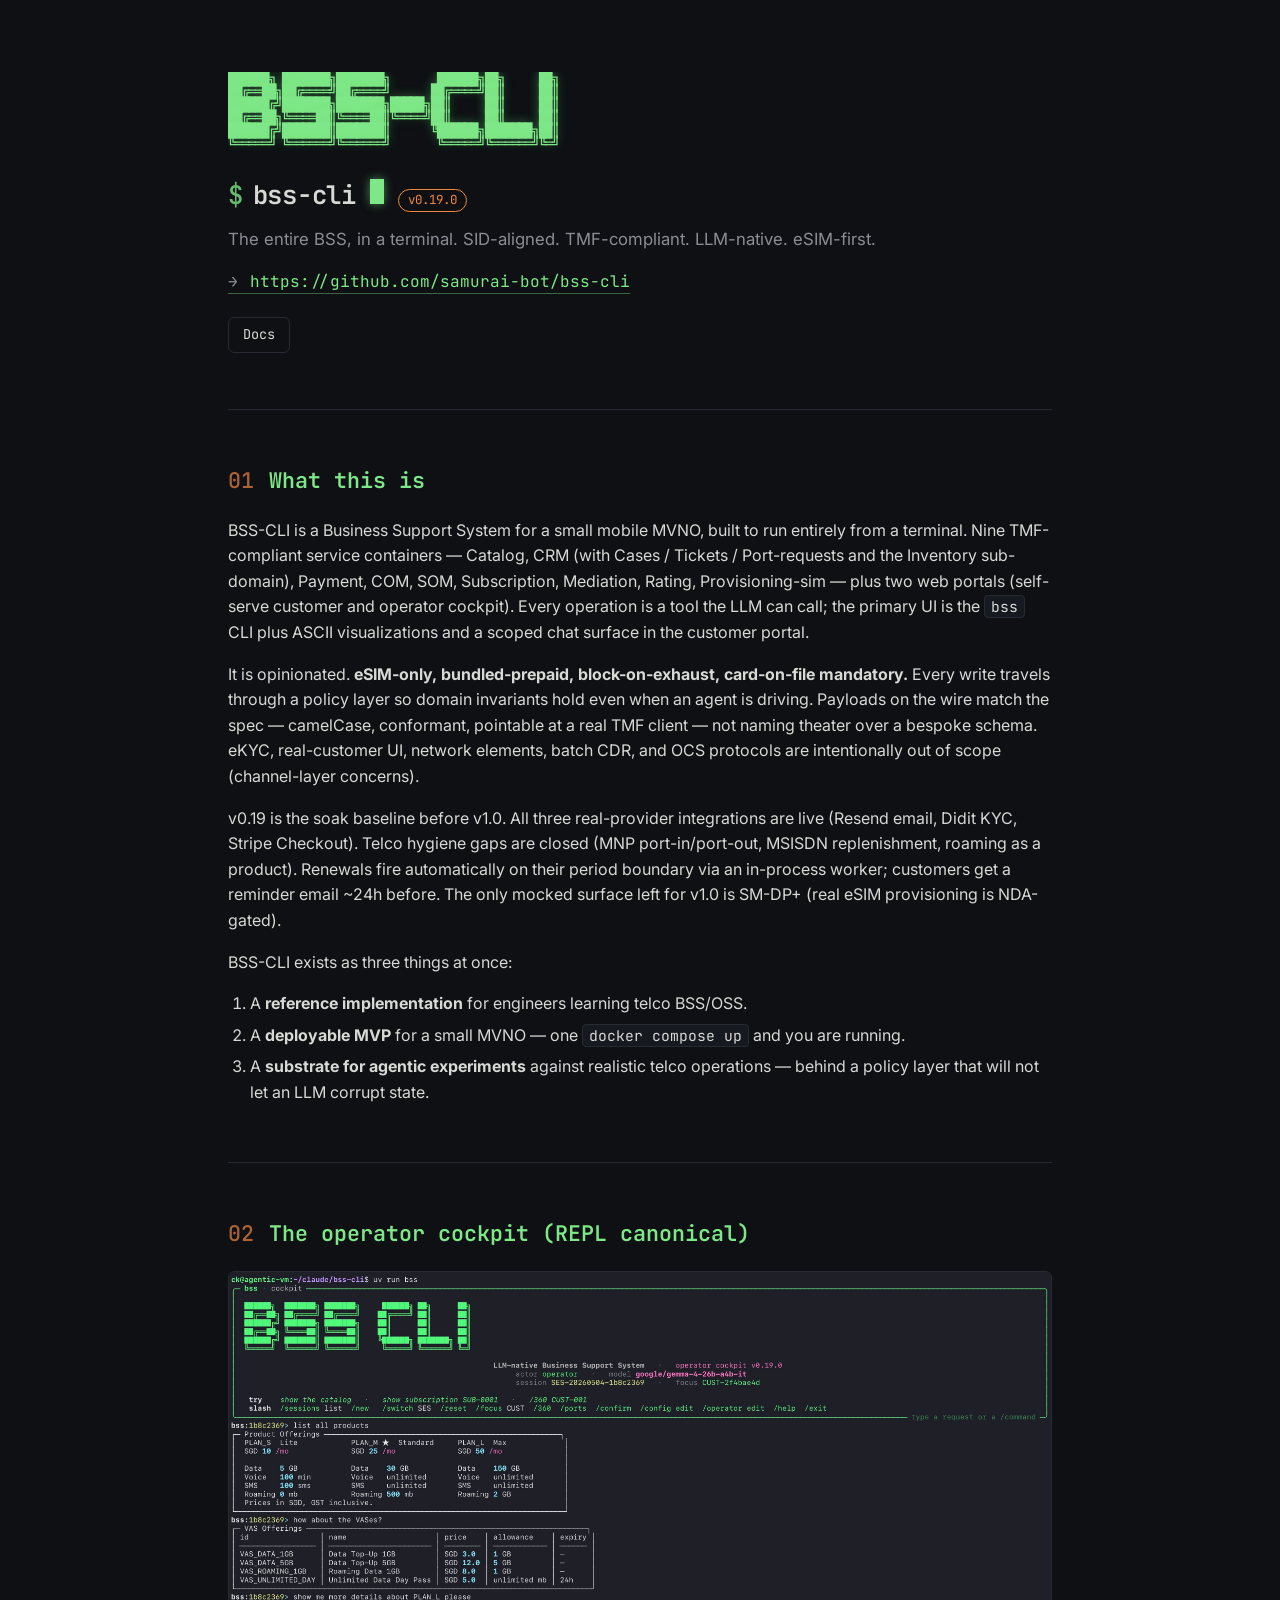
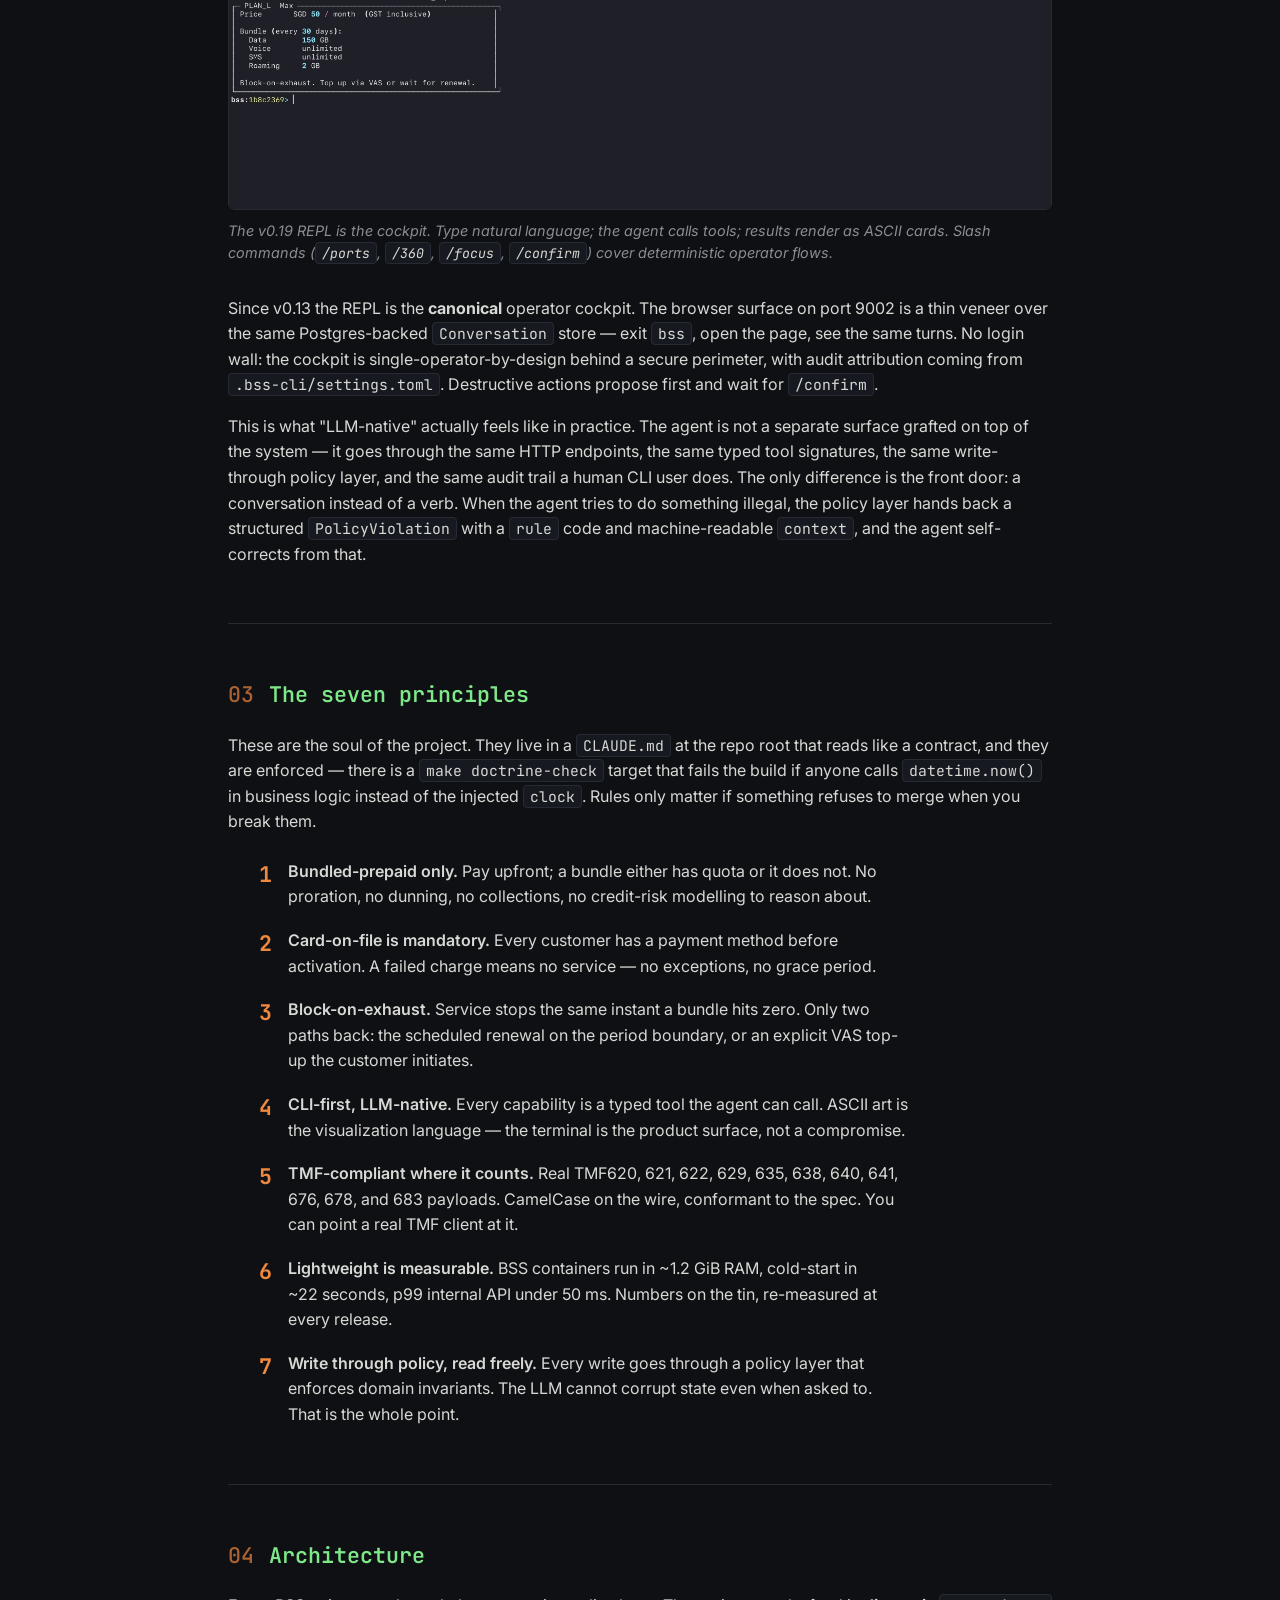
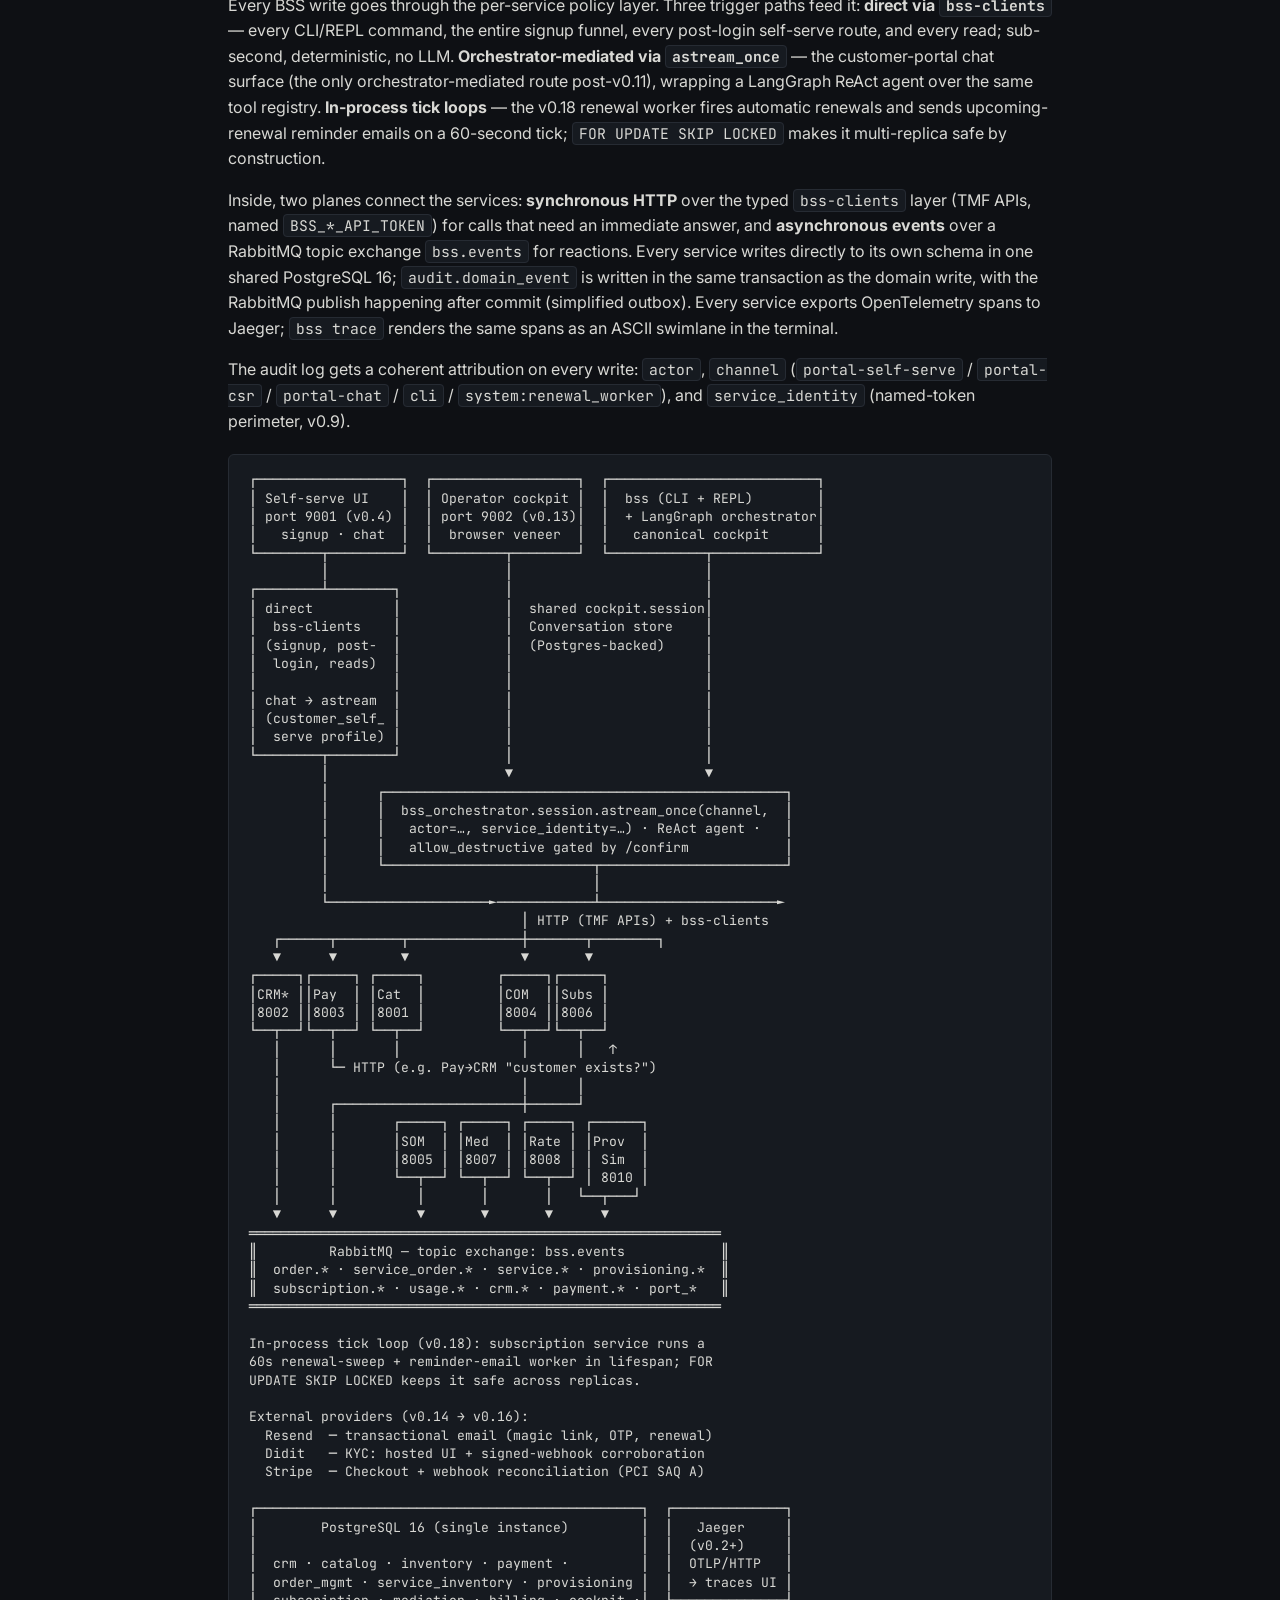
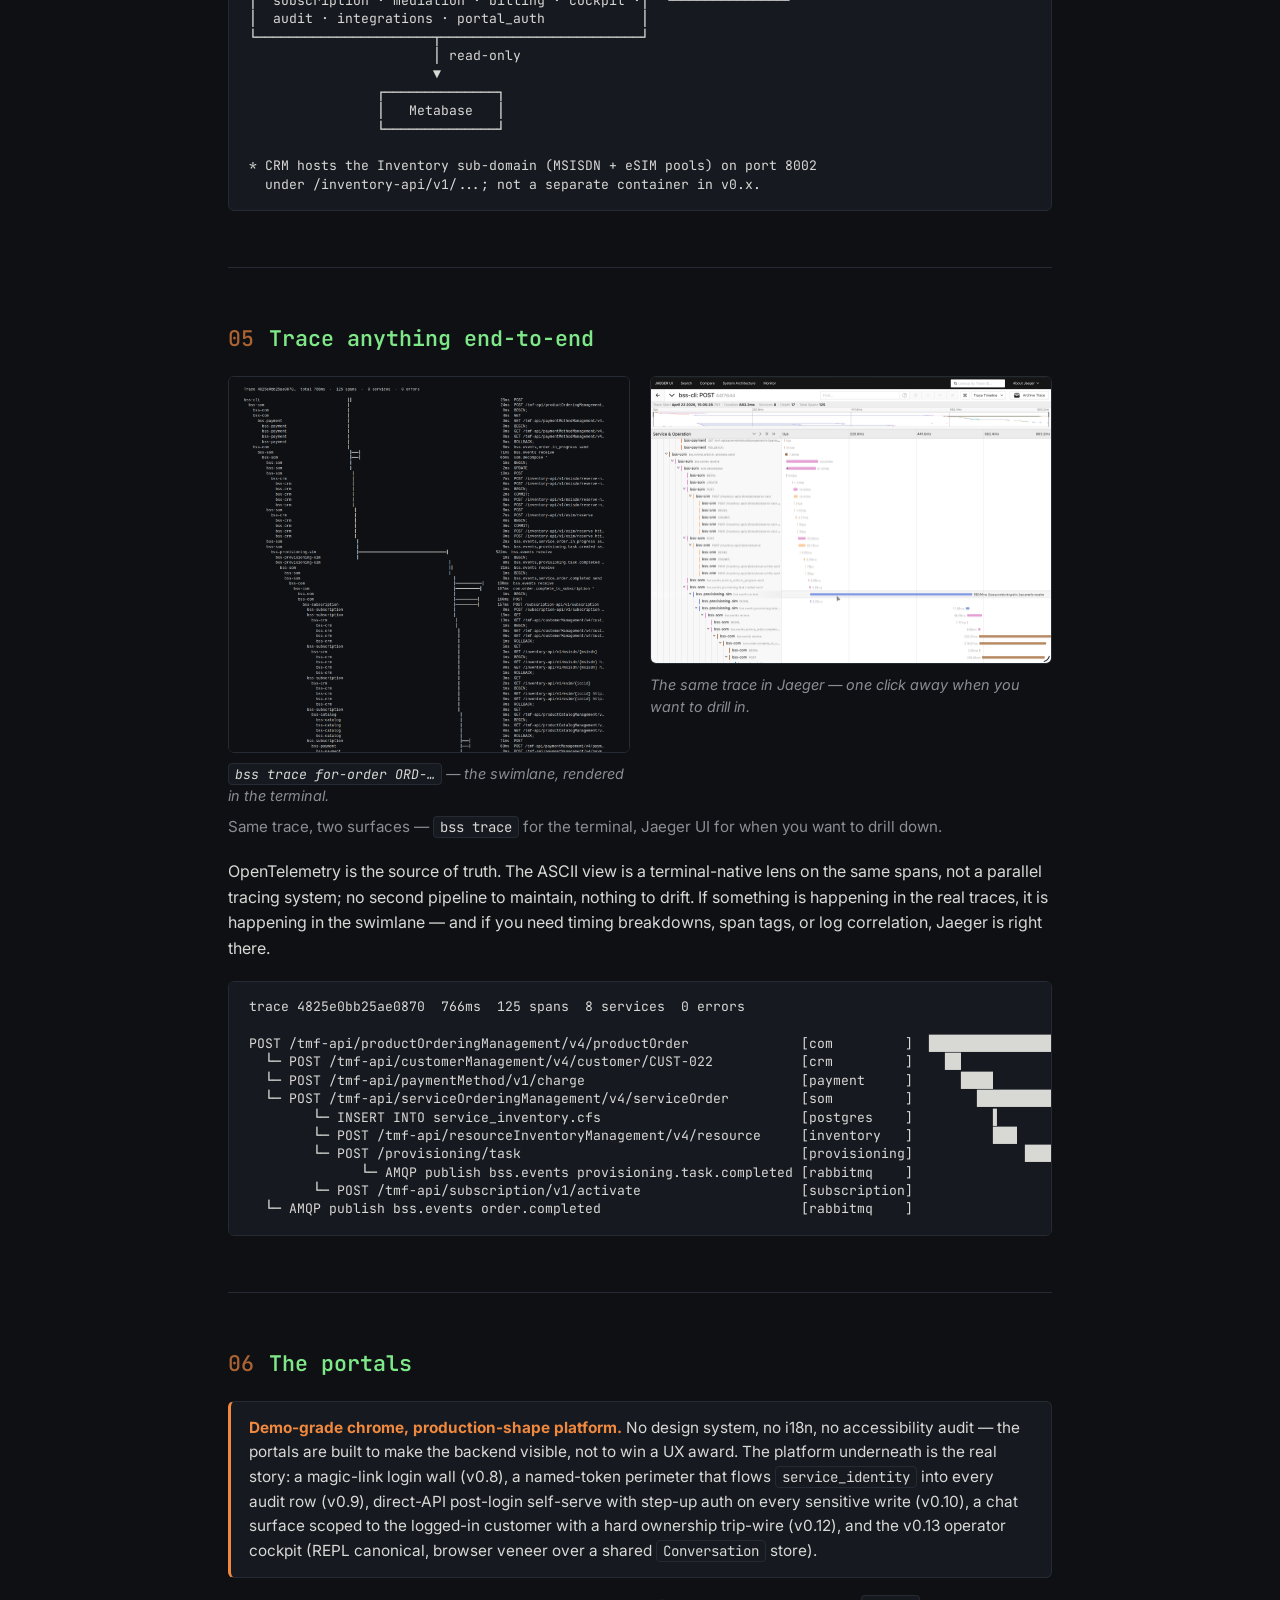
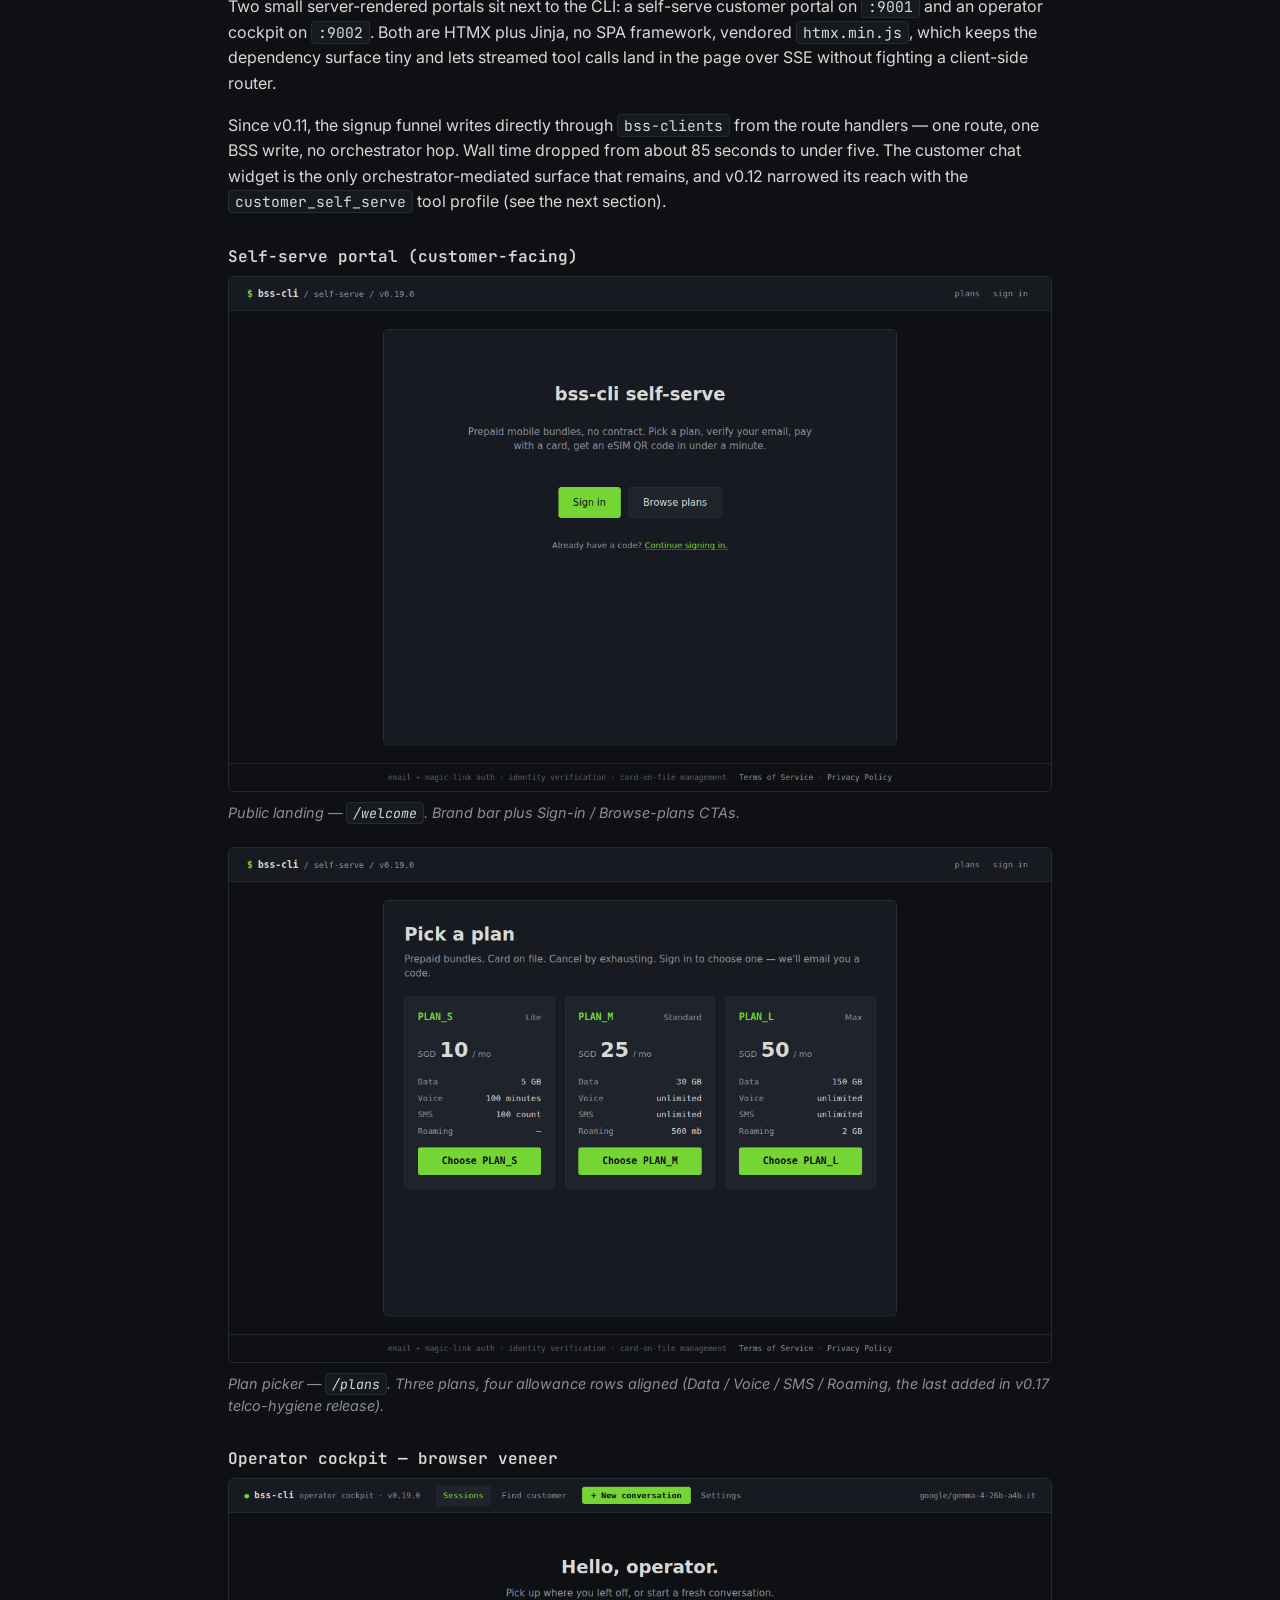
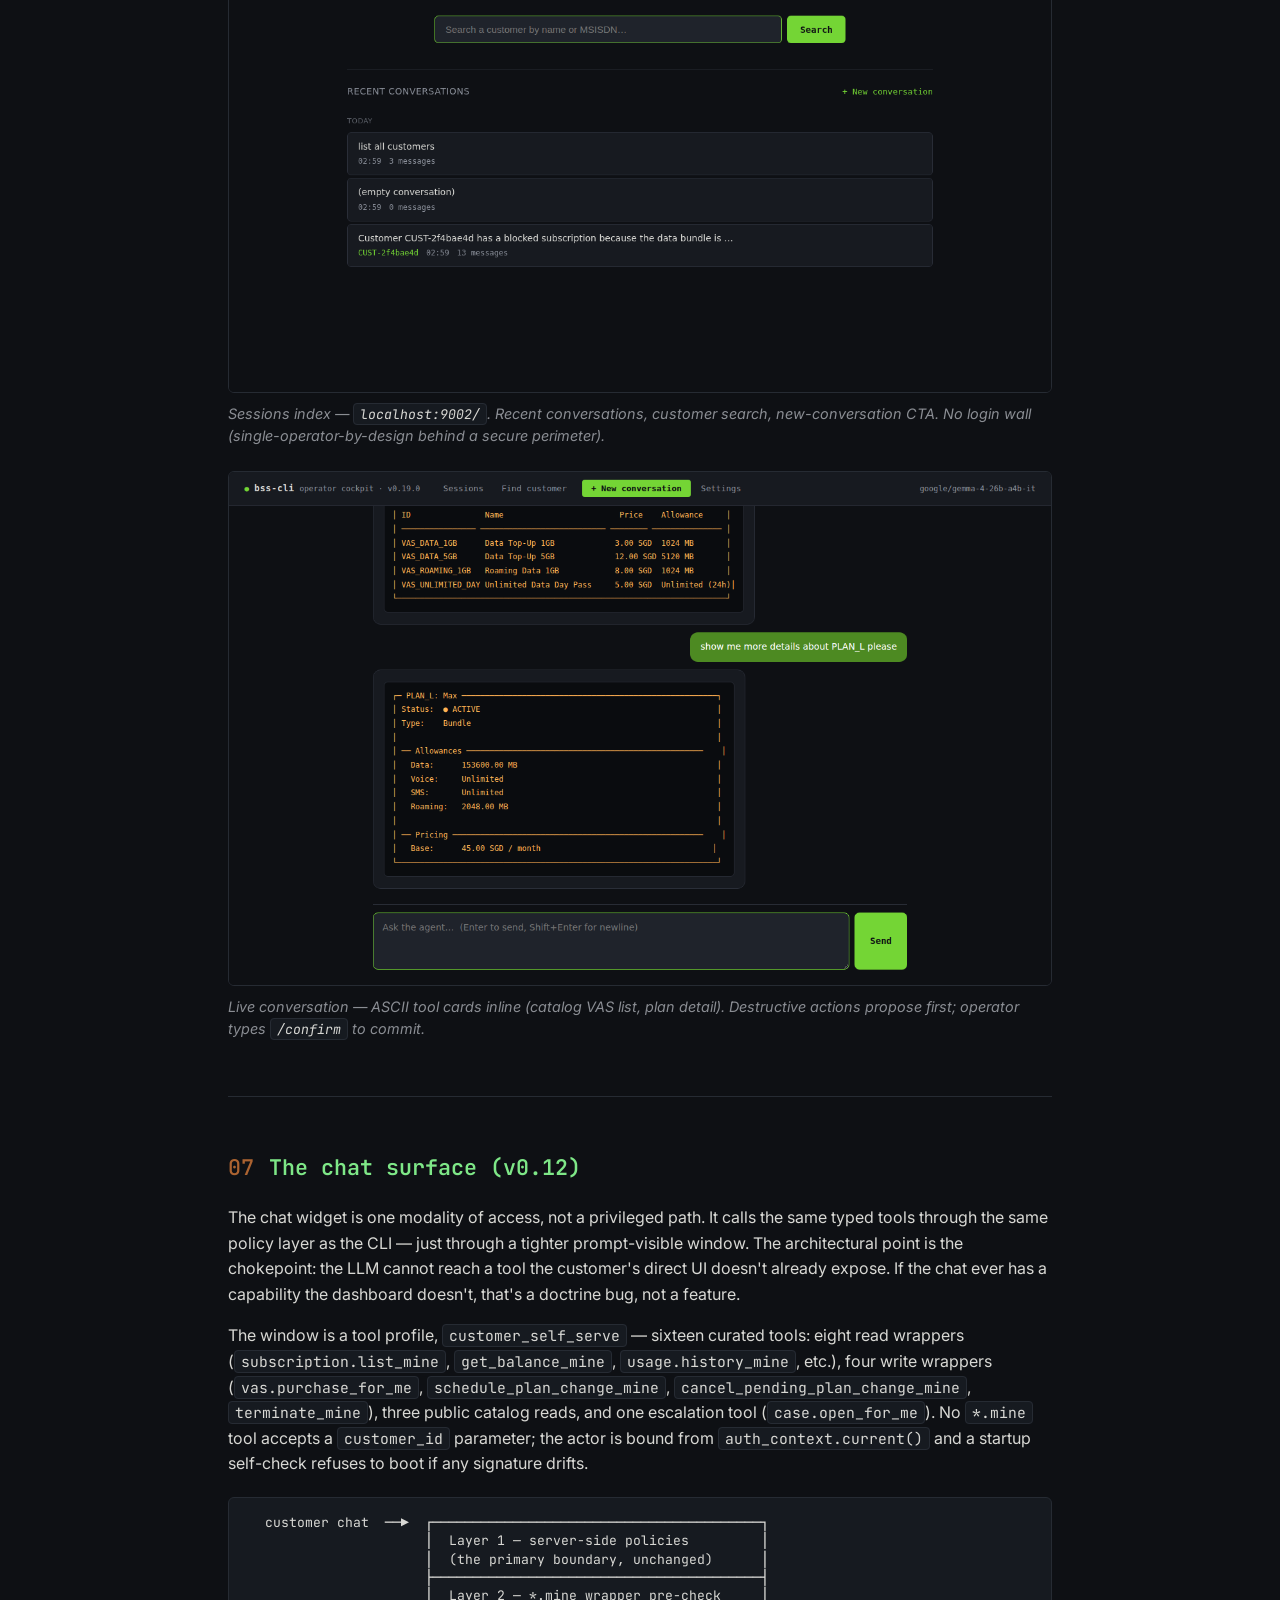
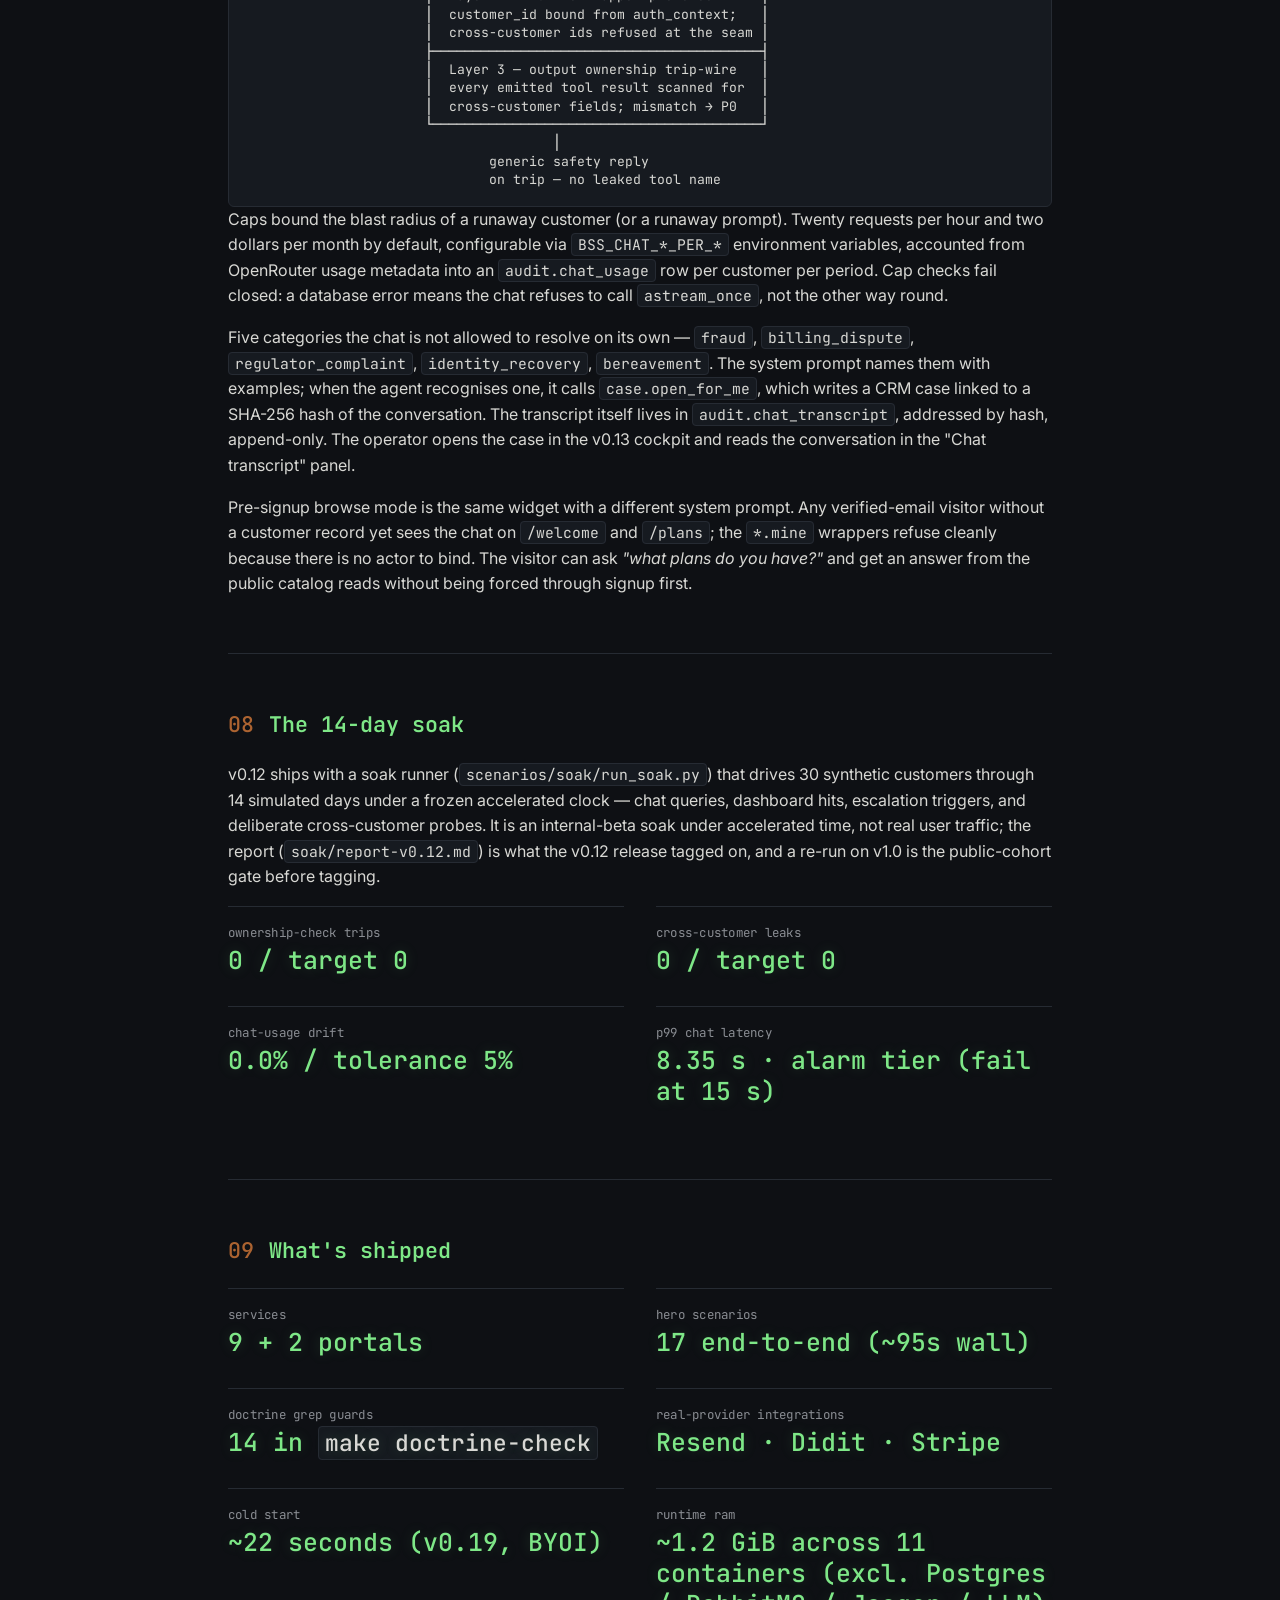
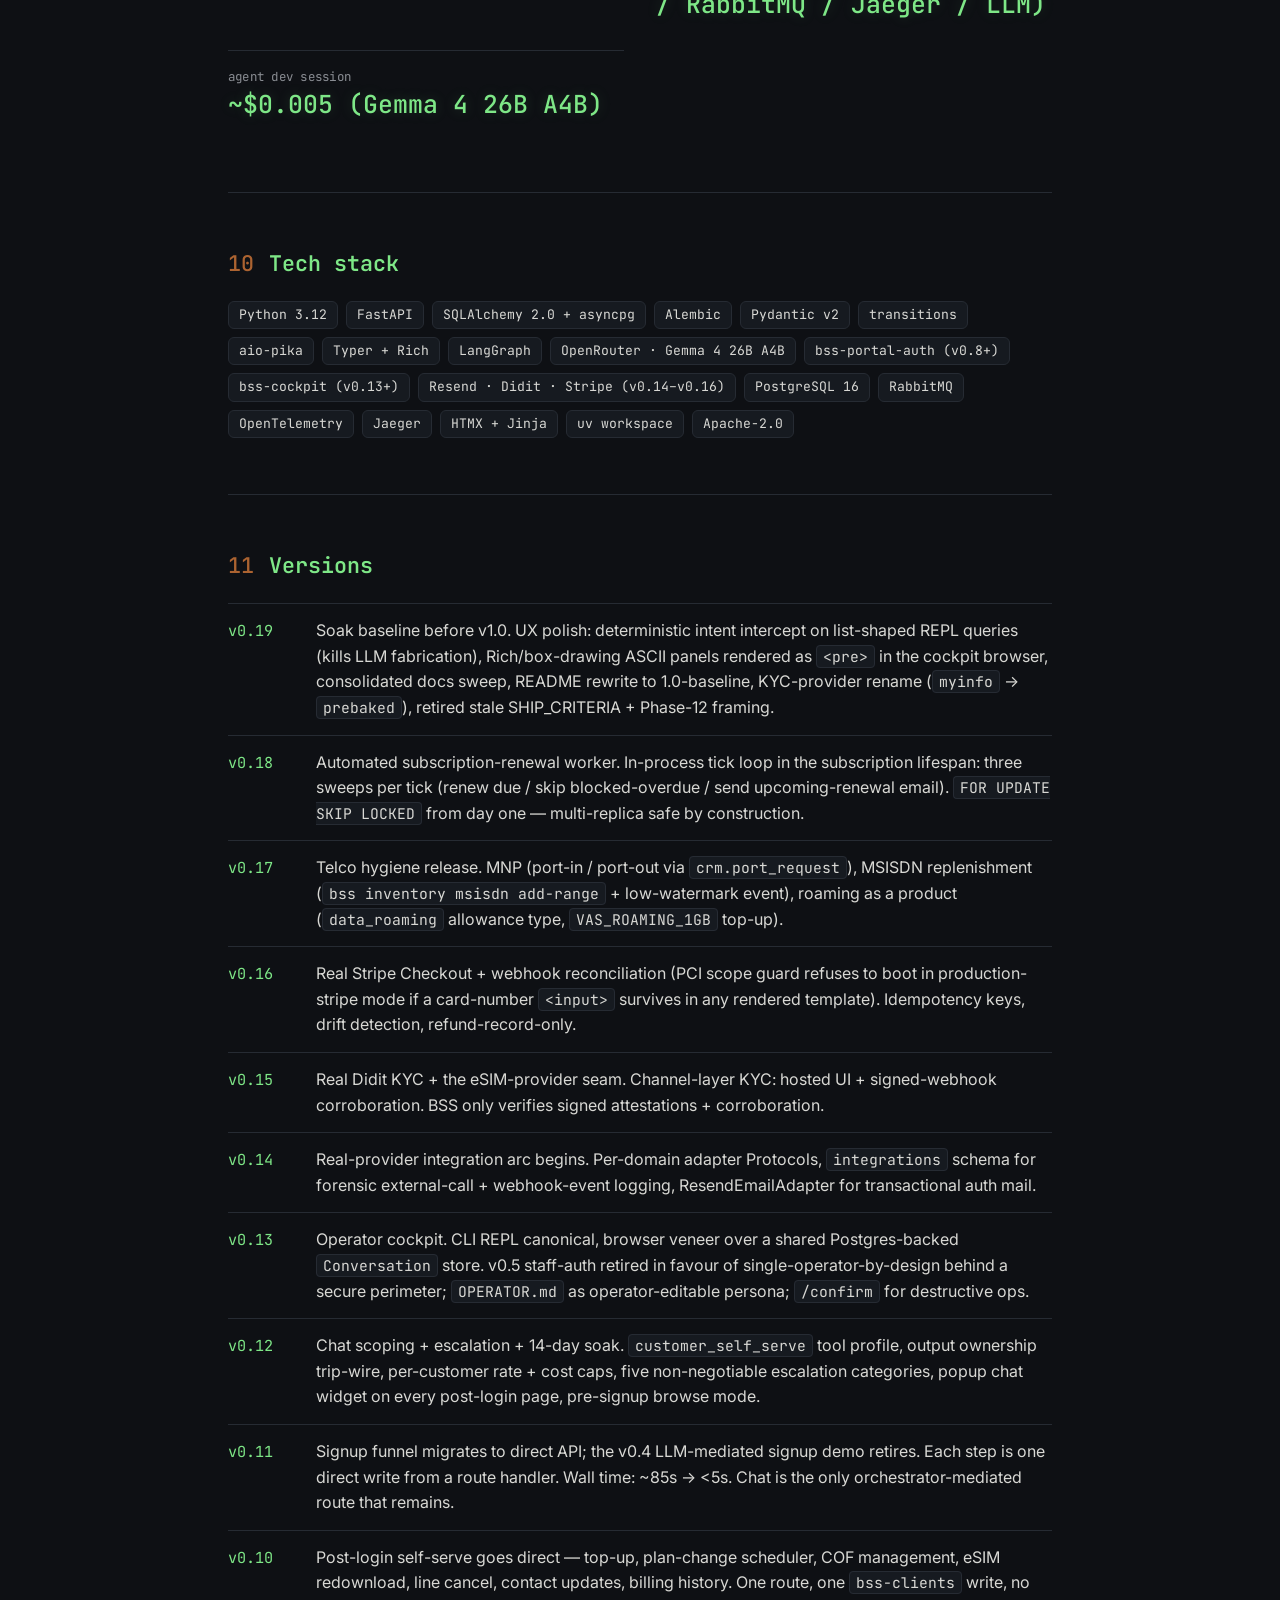
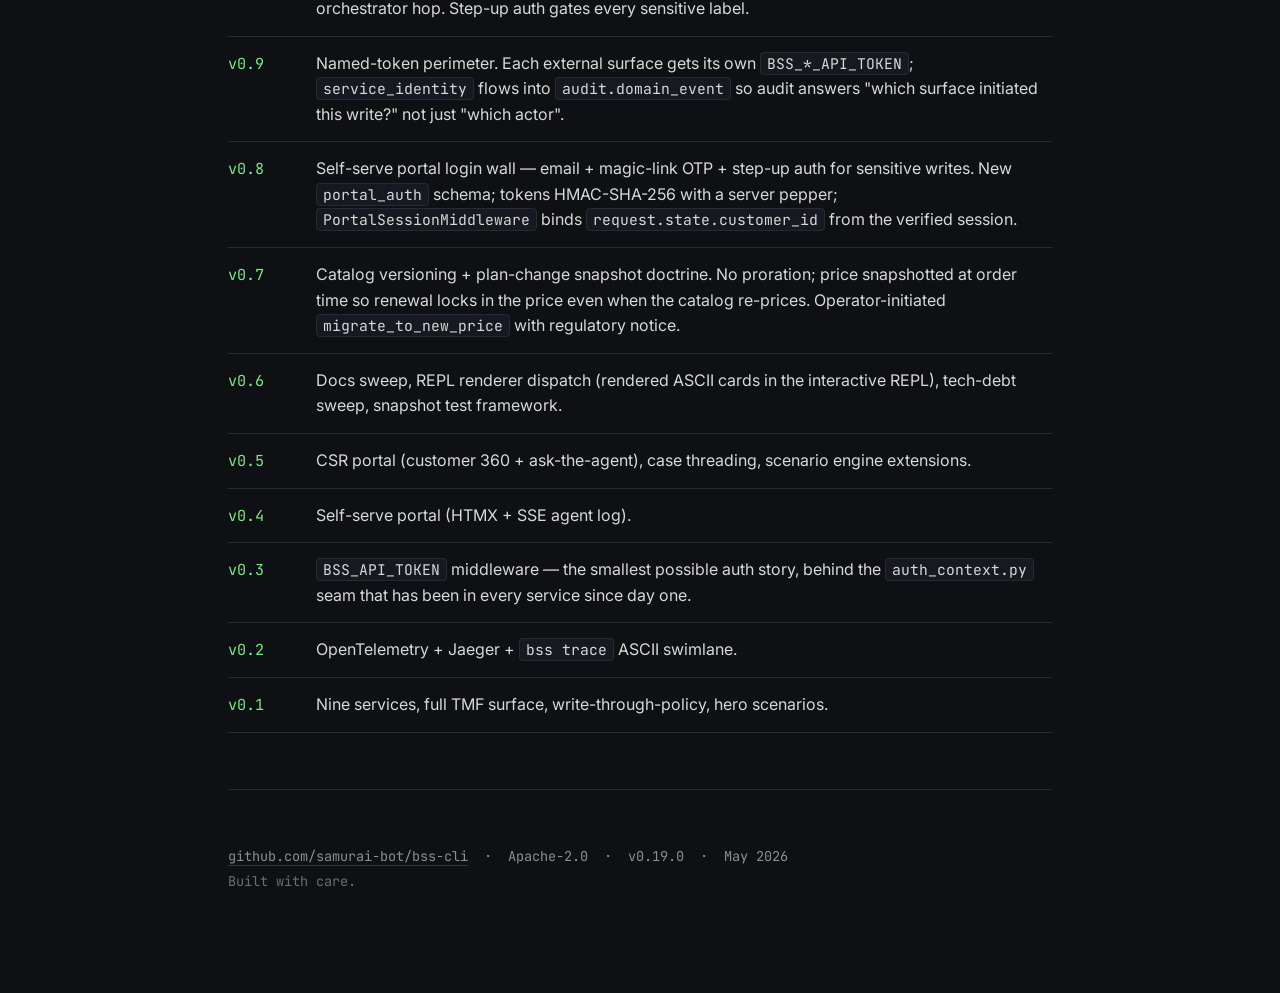
==== commit d8b4d158: "Re-baseline numbers + fix container count (10→9) - Container count corrected everywhere: nine BSS se" ====
--- a/index.html
+++ b/index.html
@@ -8,7 +8,7 @@
 
   <meta property="og:type" content="article" />
   <meta property="og:title" content="BSS-CLI v0.19 — TMF-compliant, LLM-native, eSIM-first BSS, soaking toward v1.0" />
-  <meta property="og:description" content="Ten services, two portals, real Resend + Didit + Stripe integrations, automatic renewals, in-process tick worker. Deterministic where speed matters, LLM where judgment does." />
+  <meta property="og:description" content="Nine services, two portals, real Resend + Didit + Stripe integrations, automatic renewals, in-process tick worker. Deterministic where speed matters, LLM where judgment does." />
   <meta property="og:url" content="https://bss-cli.com/" />
   <meta property="og:image" content="https://bss-cli.com/og-preview.png" />
   <meta property="og:image:width" content="1200" />
@@ -60,9 +60,9 @@
       <h2 id="what-heading">What this is</h2>
       <p>
         BSS-CLI is a Business Support System for a small mobile MVNO, built to run entirely from a terminal.
-        Ten TMF-compliant service containers &mdash; Catalog, CRM (with Cases / Tickets / Port-requests),
-        Payment, COM, SOM, Subscription, Mediation, Rating, Provisioning-sim &mdash; plus two web portals
-        (self-serve customer and operator cockpit). Every operation is a tool the LLM can call; the primary
+        Nine TMF-compliant service containers &mdash; Catalog, CRM (with Cases / Tickets / Port-requests
+        and the Inventory sub-domain), Payment, COM, SOM, Subscription, Mediation, Rating,
+        Provisioning-sim &mdash; plus two web portals (self-serve customer and operator cockpit). Every operation is a tool the LLM can call; the primary
         UI is the <code>bss</code> CLI plus ASCII visualizations and a scoped chat surface in the customer
         portal.
       </p>
@@ -178,8 +178,8 @@
           <span class="principle-num">6</span>
           <div>
             <strong>Lightweight is measurable.</strong>
-            Full stack under 4&nbsp;GB RAM, cold start in 25 seconds, p99 internal API under 50&nbsp;ms. Numbers
-            on the tin, verified in CI.
+            BSS containers run in ~1.2&nbsp;GiB RAM, cold-start in ~22&nbsp;seconds, p99 internal API under 50&nbsp;ms. Numbers
+            on the tin, re-measured at every release.
           </div>
         </li>
         <li>
@@ -496,12 +496,12 @@
     <section aria-labelledby="numbers-heading">
       <h2 id="numbers-heading">What's shipped</h2>
       <dl class="numbers">
-        <div><dt>Services</dt><dd>10 + 2 portals</dd></div>
+        <div><dt>Services</dt><dd>9 + 2 portals</dd></div>
         <div><dt>Hero scenarios</dt><dd>17 end-to-end (~95s wall)</dd></div>
         <div><dt>Doctrine grep guards</dt><dd>14 in <code>make doctrine-check</code></dd></div>
         <div><dt>Real-provider integrations</dt><dd>Resend · Didit · Stripe</dd></div>
-        <div><dt>Cold start</dt><dd>~25&nbsp;seconds</dd></div>
-        <div><dt>Runtime RAM</dt><dd>&lt; 4&nbsp;GB</dd></div>
+        <div><dt>Cold start</dt><dd>~22&nbsp;seconds (v0.19, BYOI)</dd></div>
+        <div><dt>Runtime RAM</dt><dd>~1.2&nbsp;GiB across 11 containers (excl. Postgres / RabbitMQ / Jaeger / LLM)</dd></div>
         <div><dt>Agent dev session</dt><dd>~$0.005 (Gemma 4 26B A4B)</dd></div>
       </dl>
     </section>
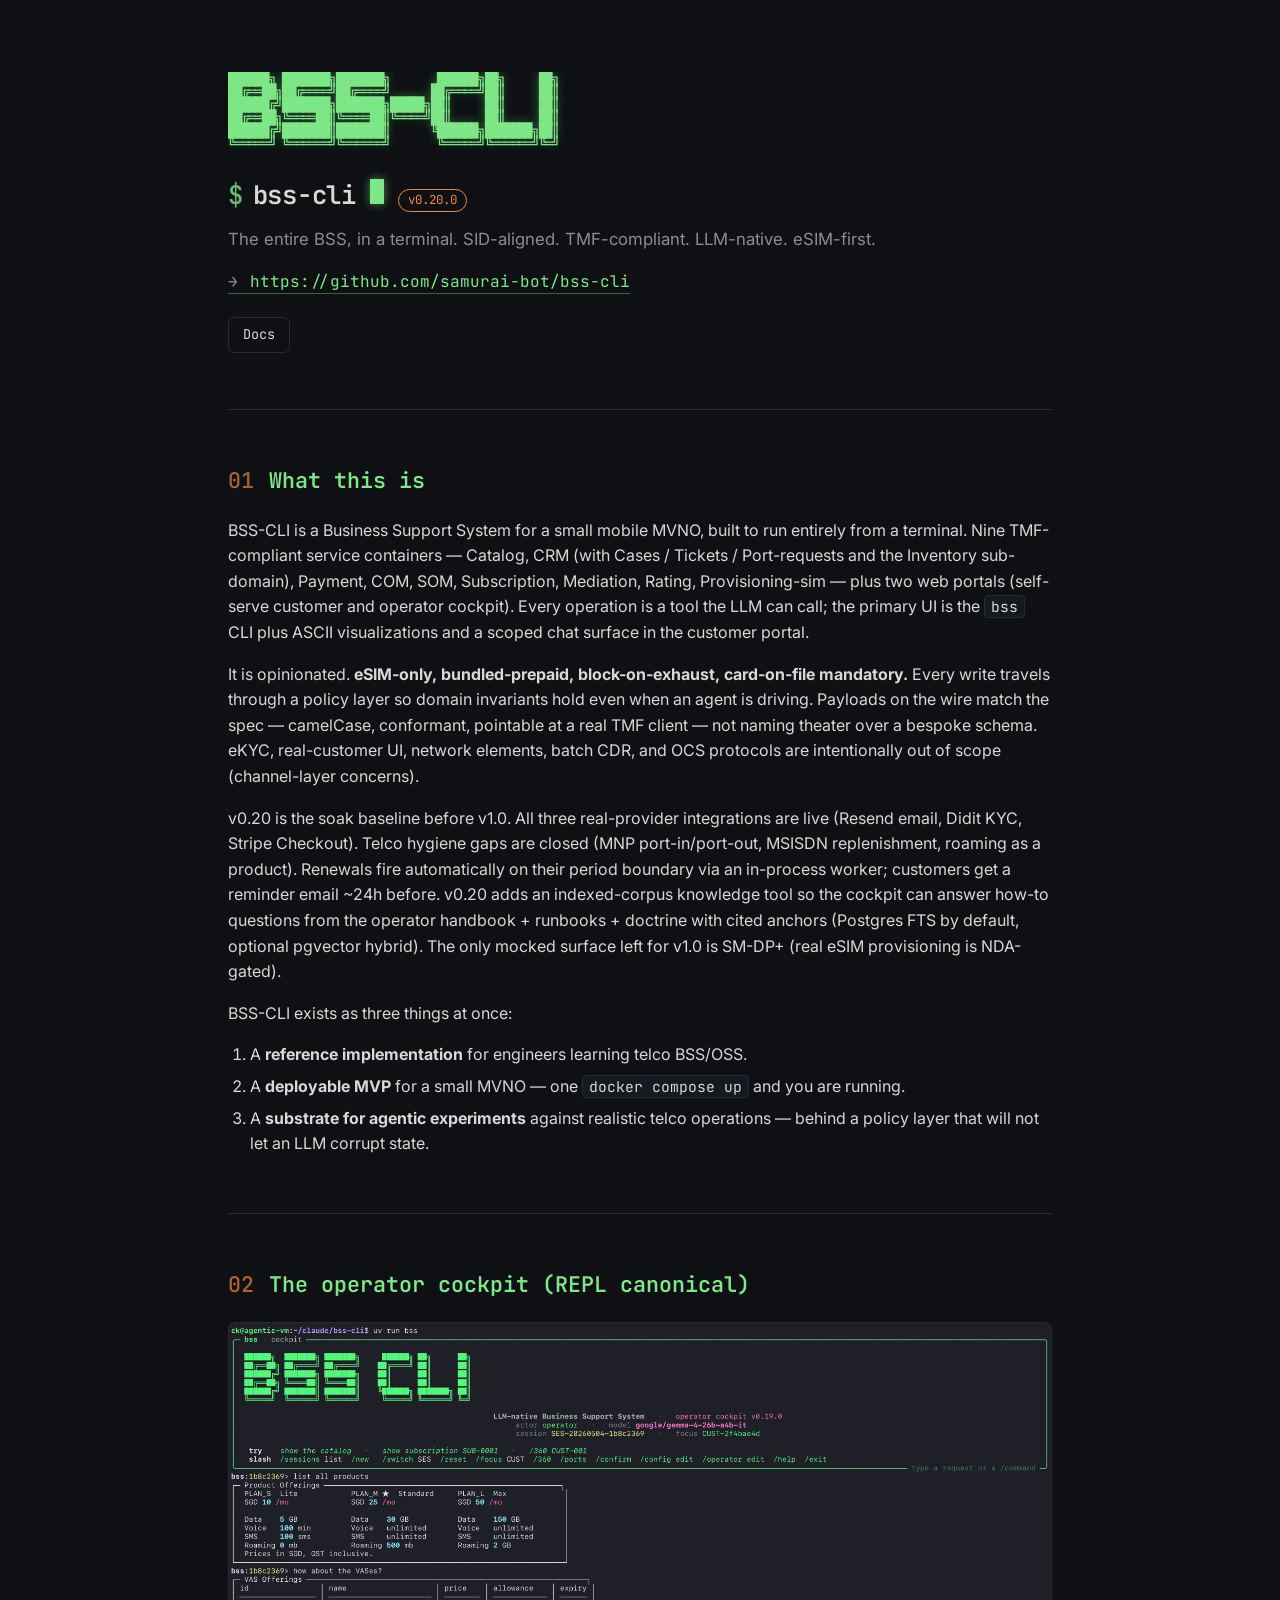
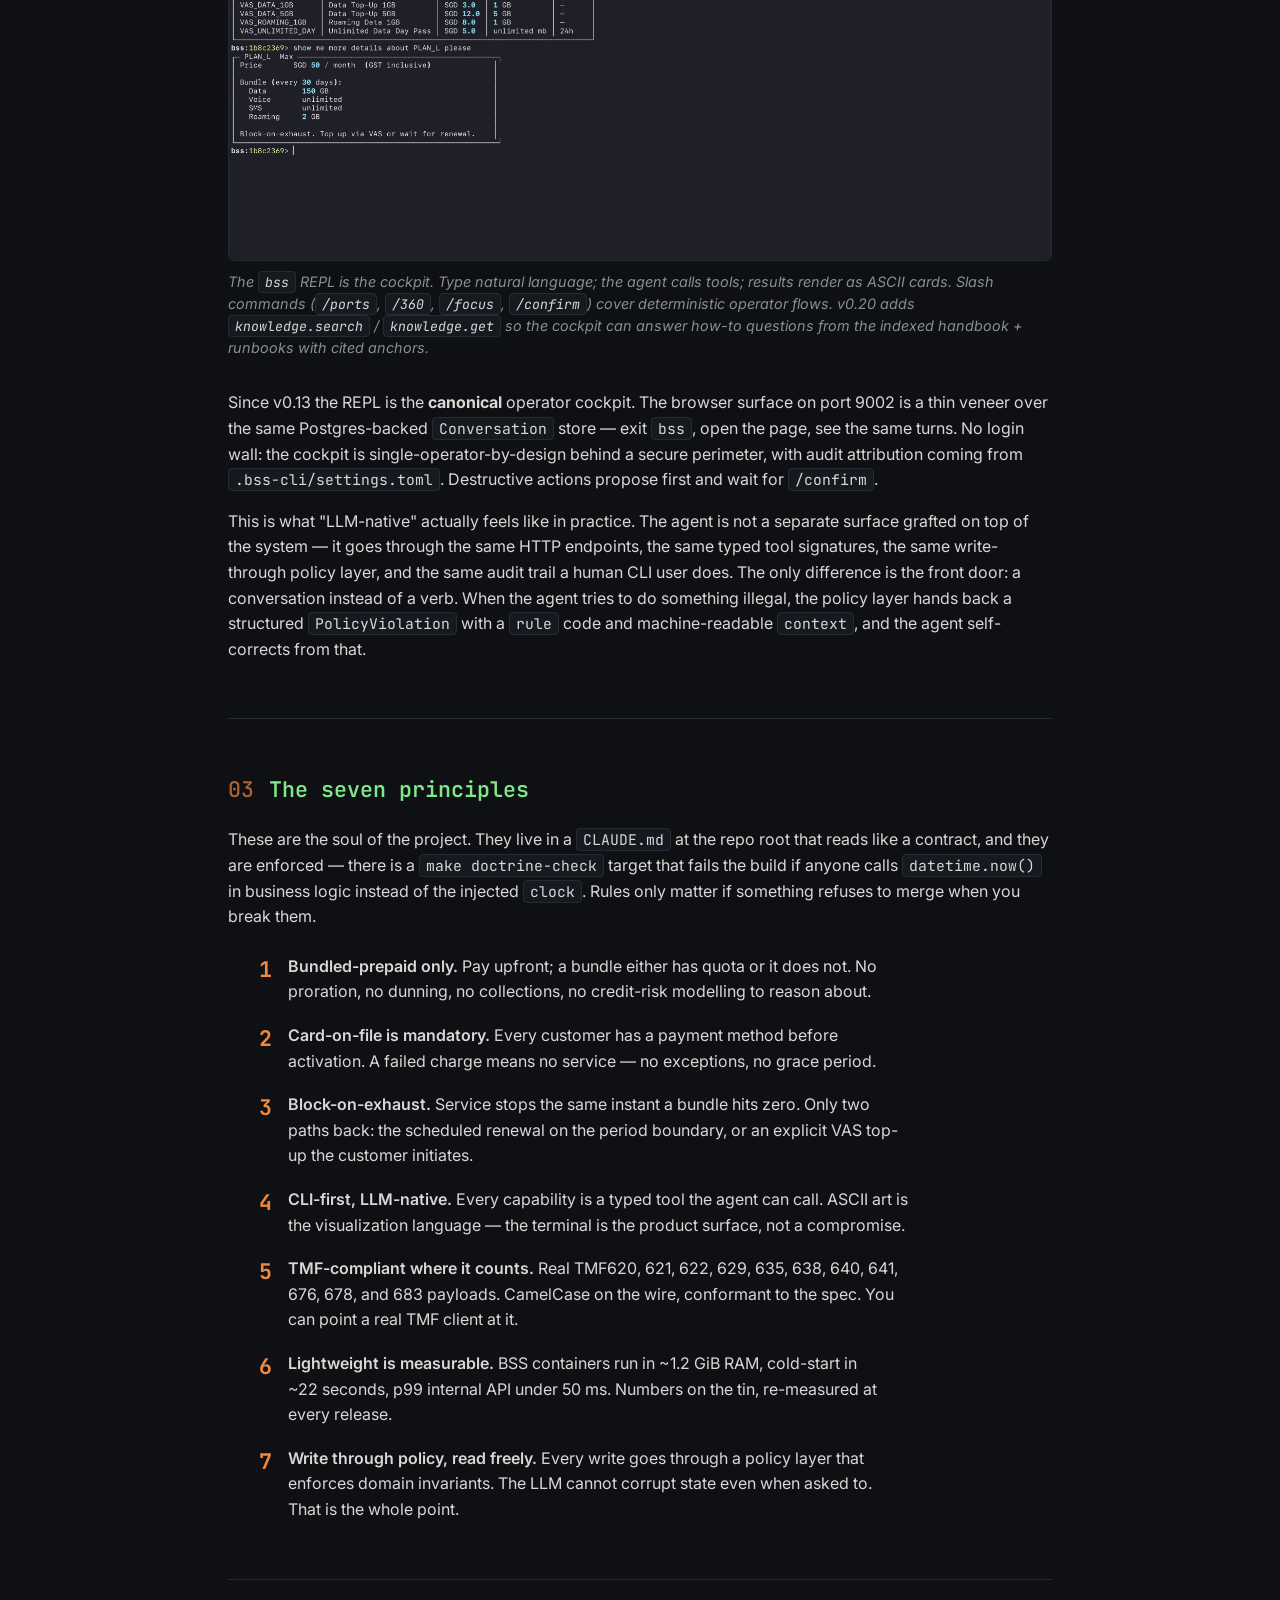
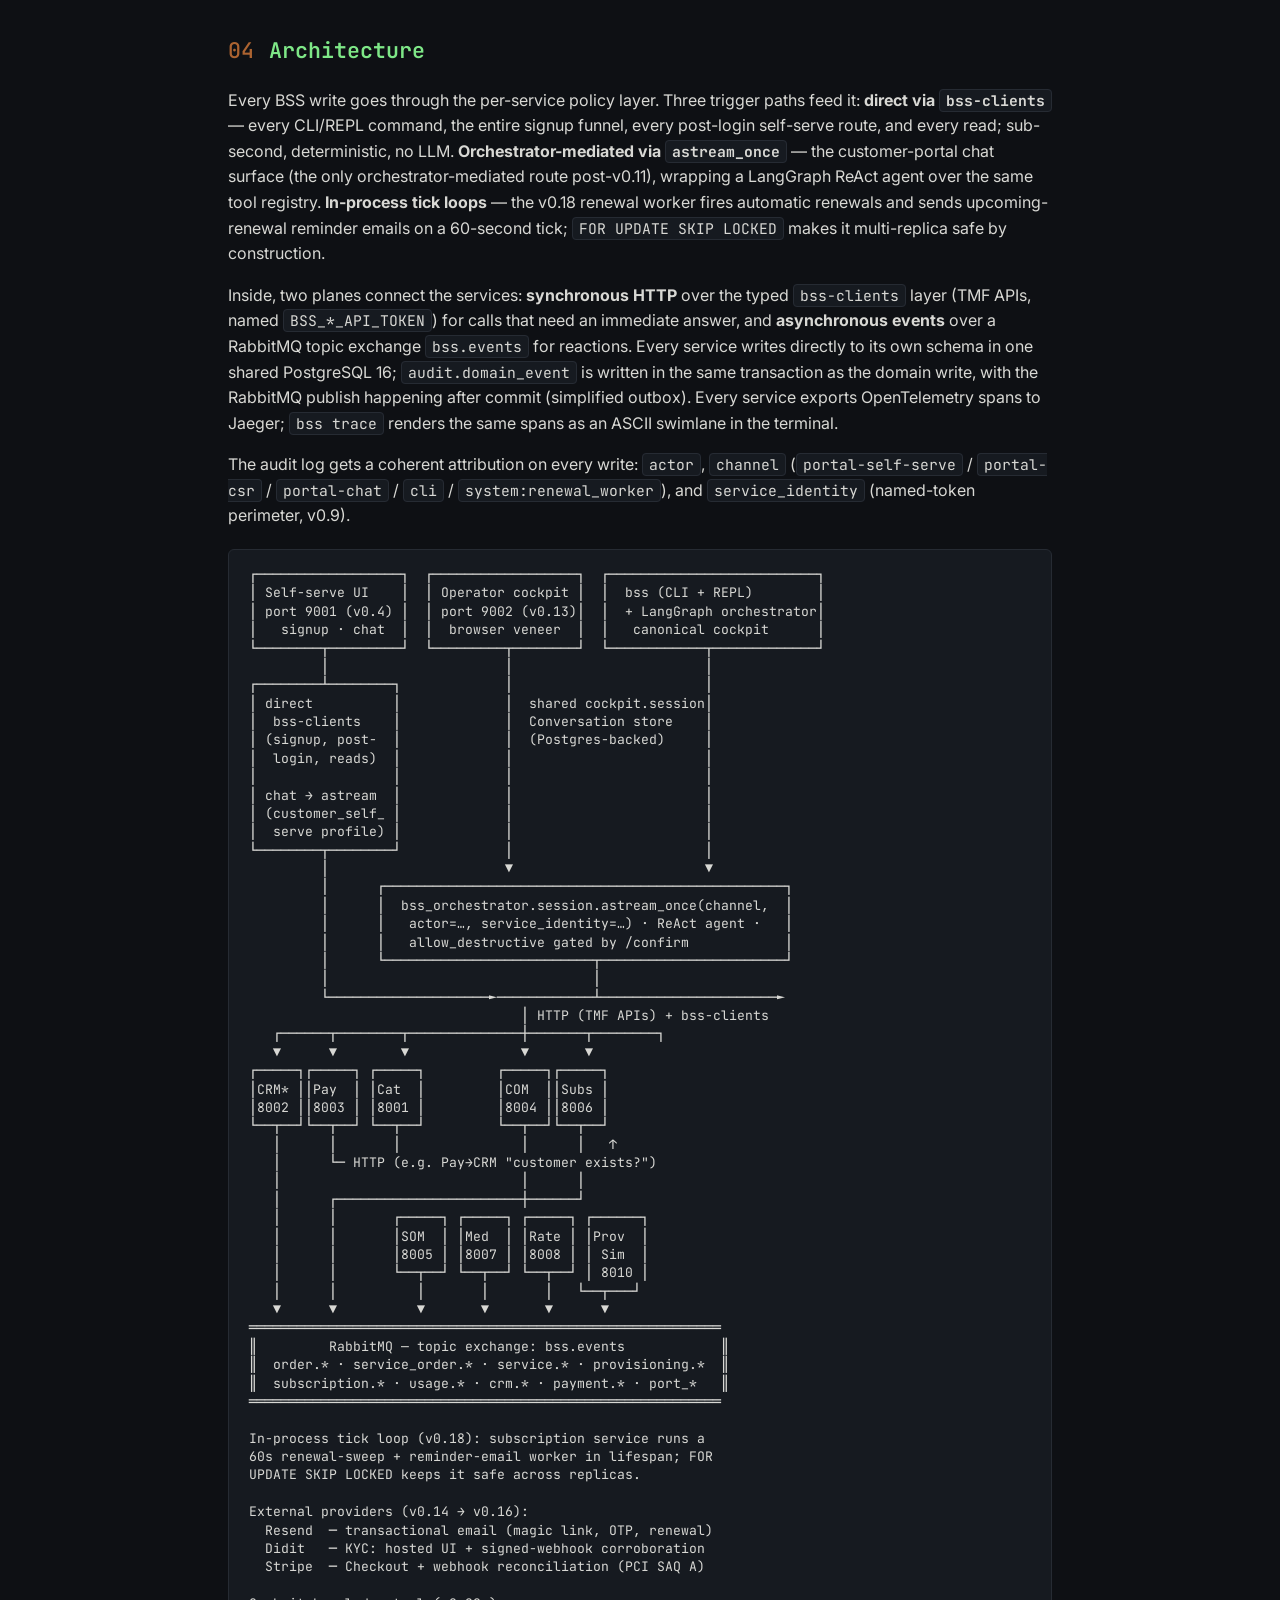
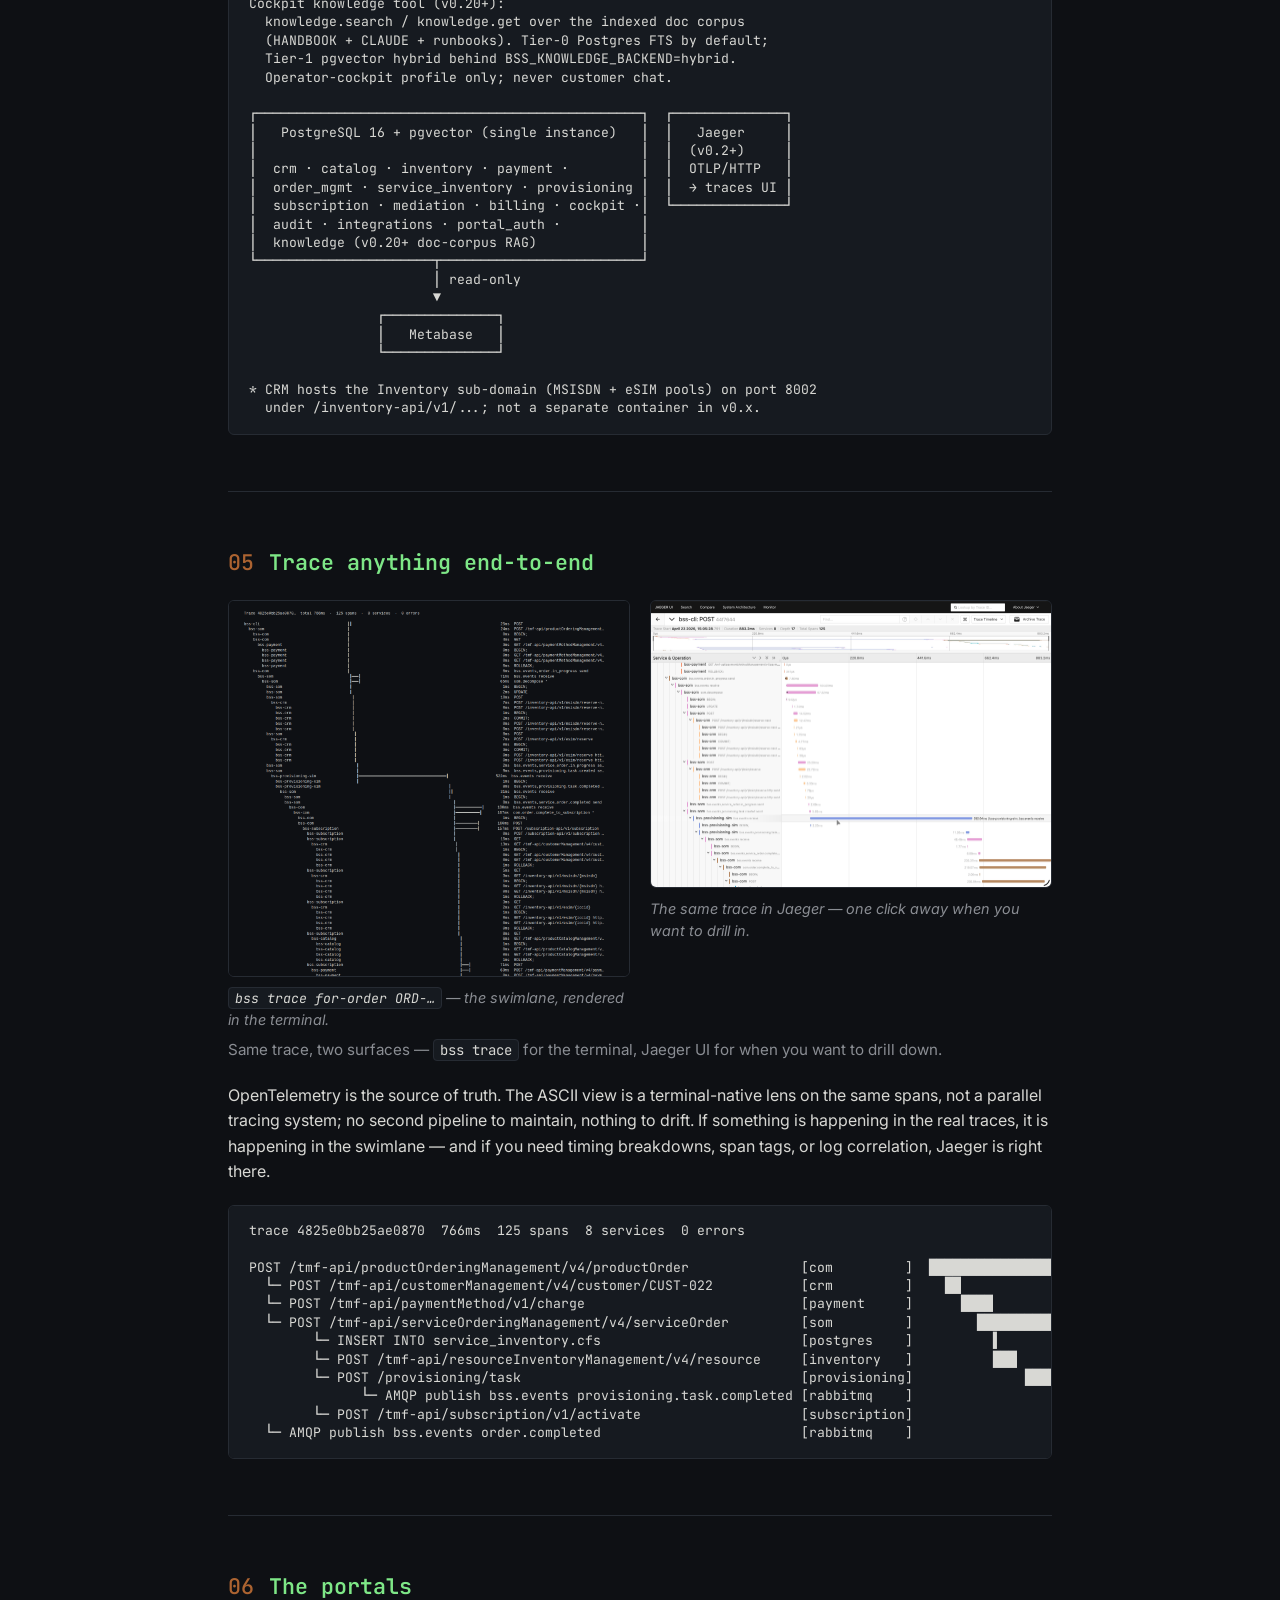
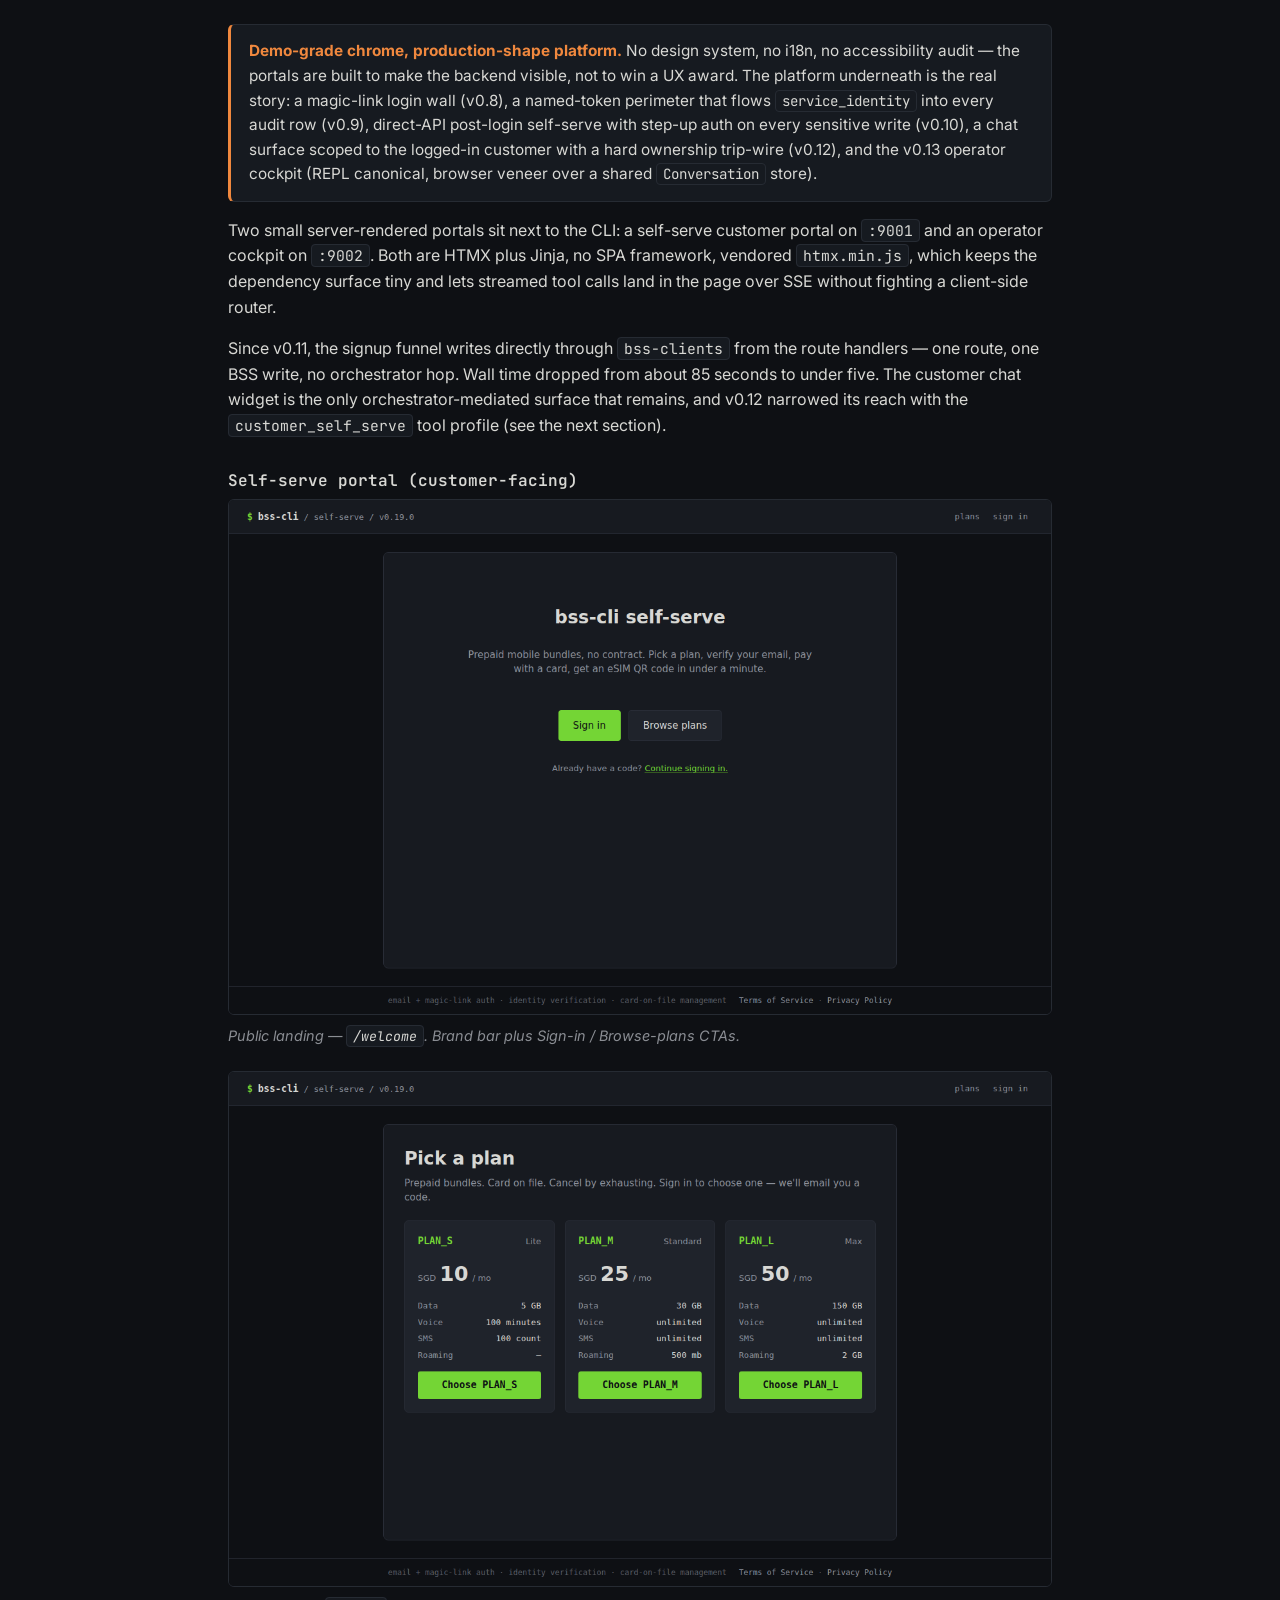
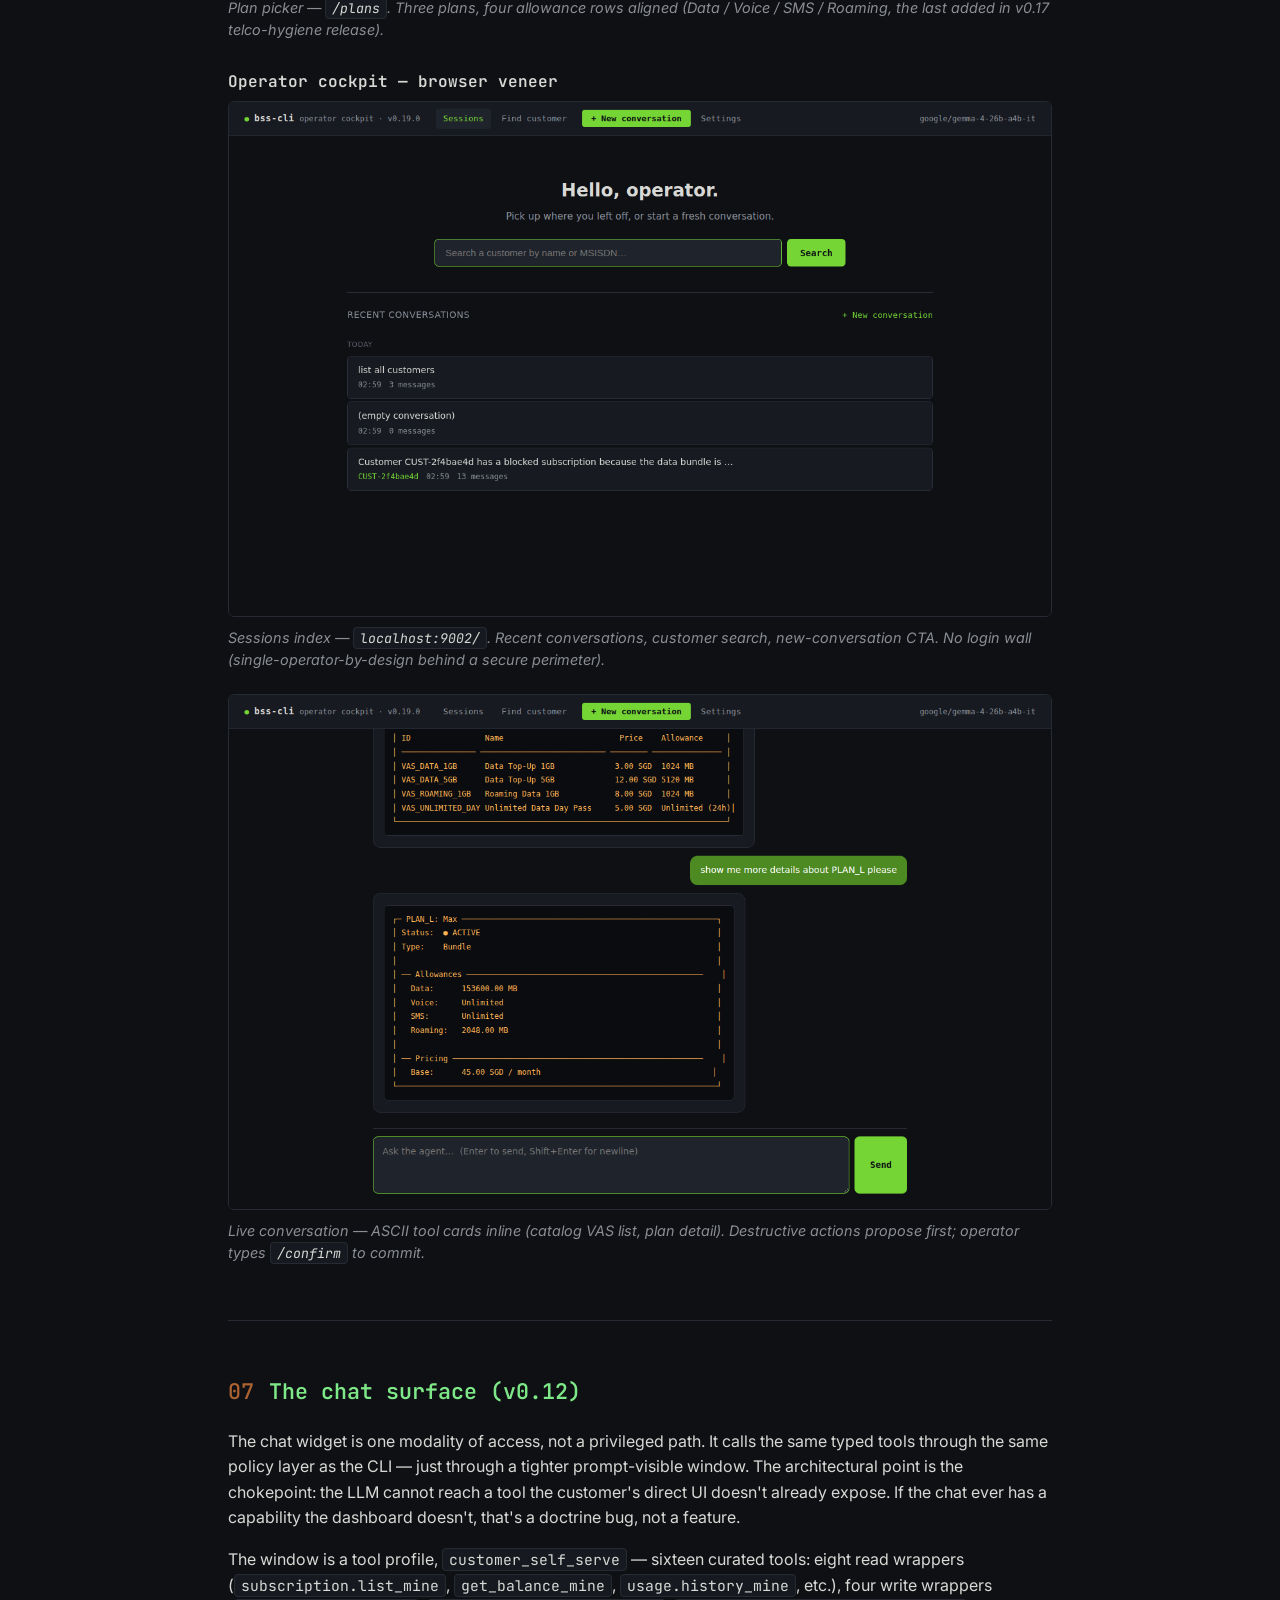
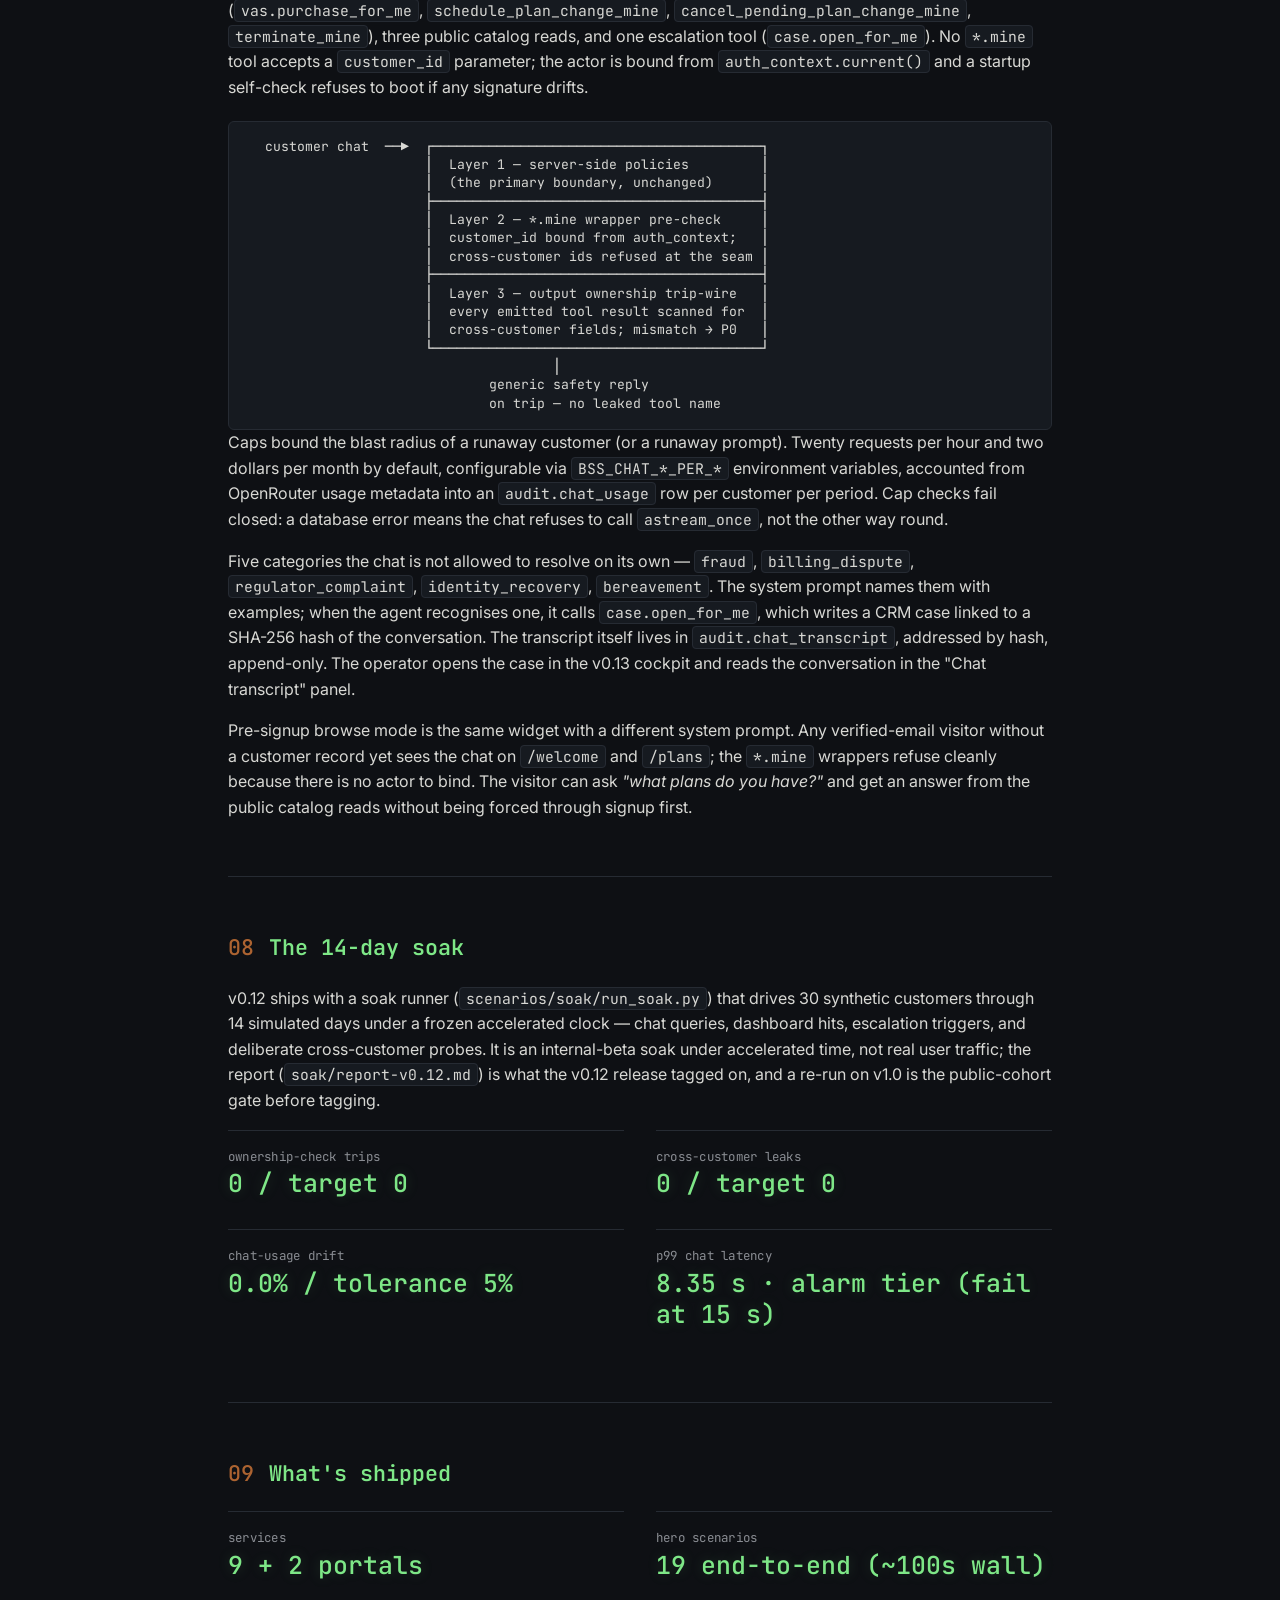
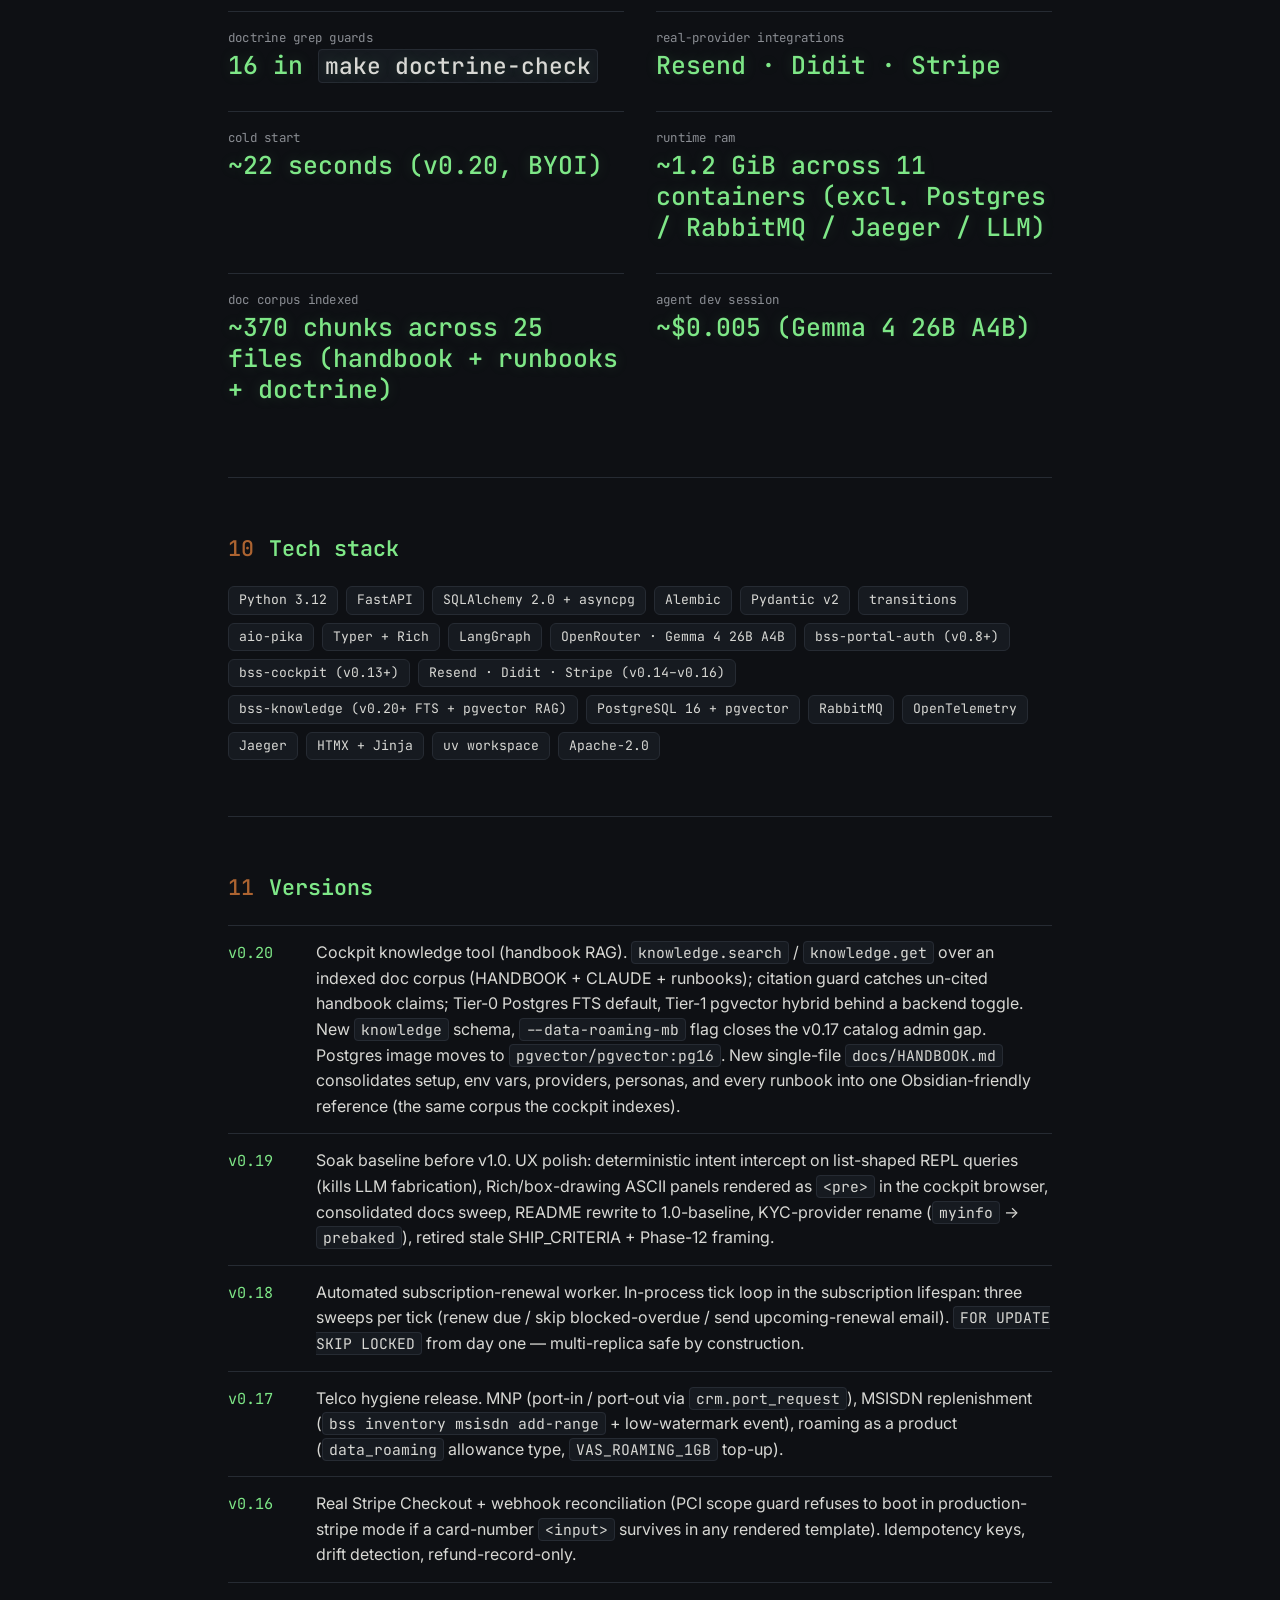
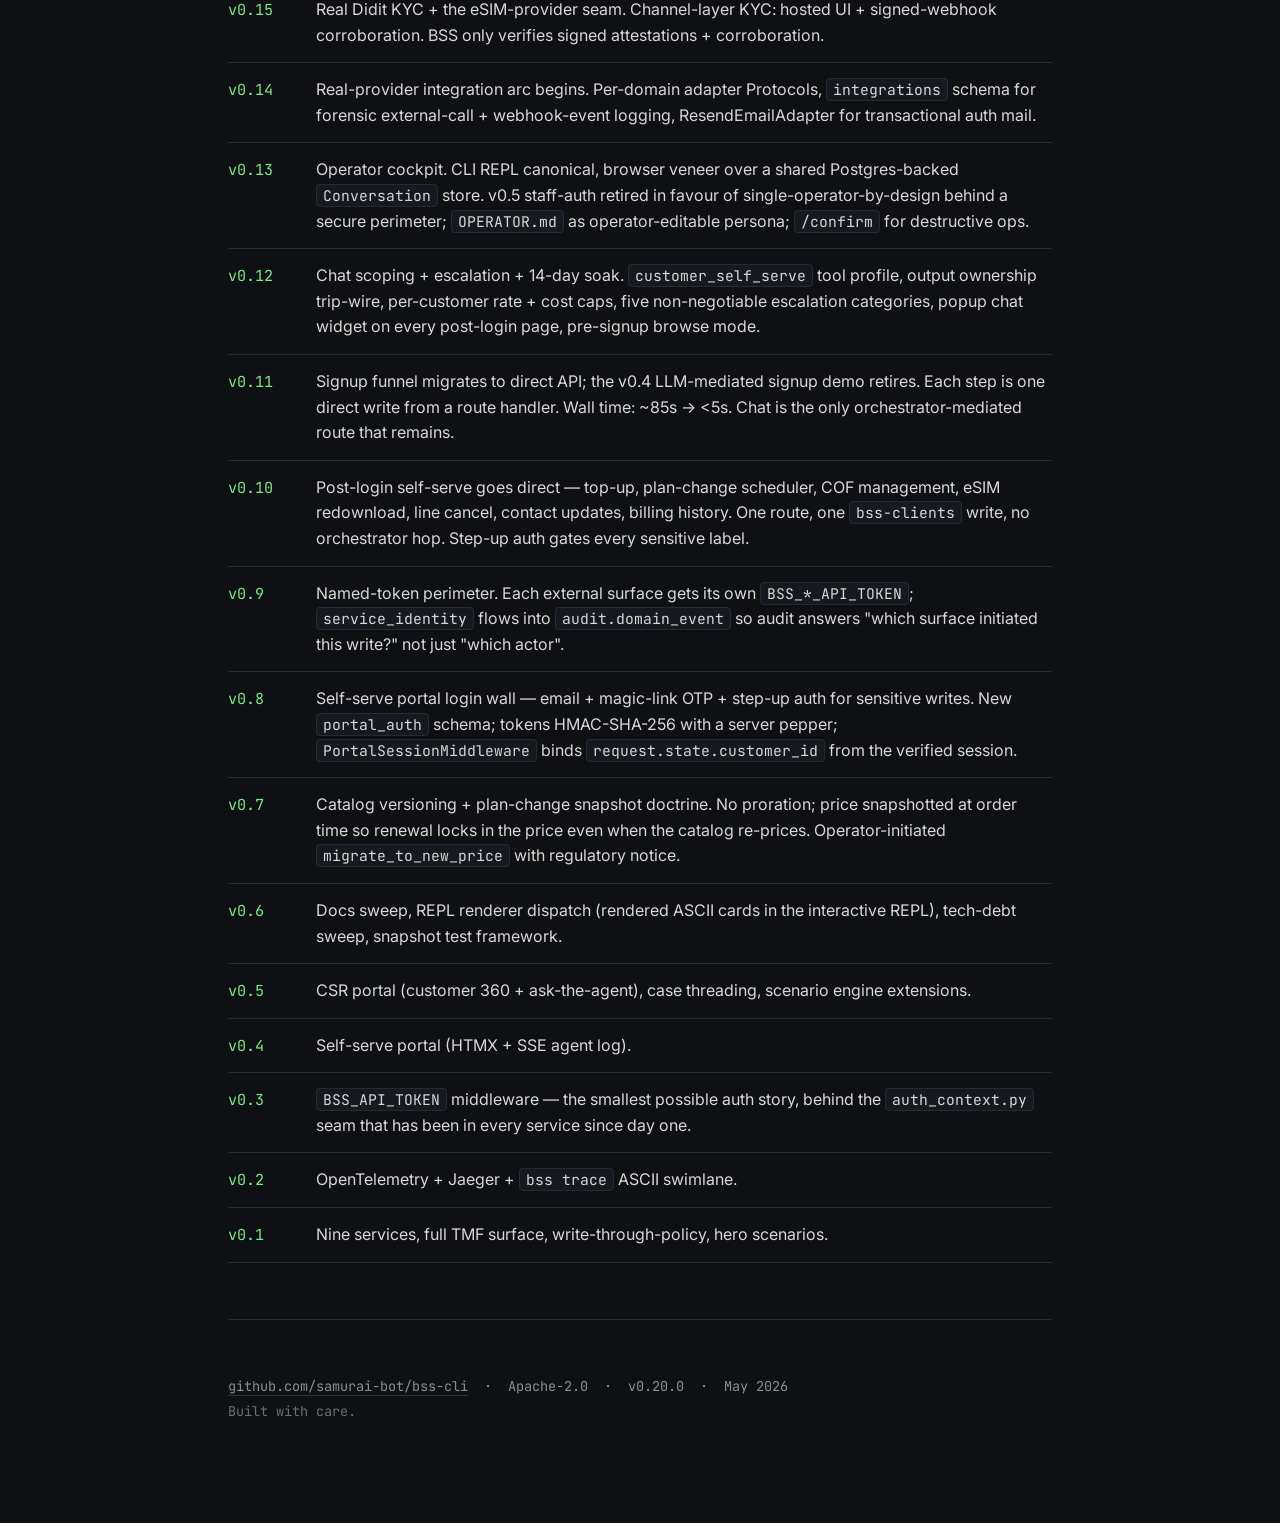
==== commit c08519d5: "Bump site to v0.20 baseline - title / og:title / version-pill / footer → v0.20.0 - Status banner men" ====
--- a/index.html
+++ b/index.html
@@ -3,11 +3,11 @@
 <head>
   <meta charset="utf-8" />
   <meta name="viewport" content="width=device-width, initial-scale=1" />
-  <title>BSS-CLI v0.19 — TMF-compliant, LLM-native, eSIM-first BSS</title>
+  <title>BSS-CLI v0.20 — TMF-compliant, LLM-native, eSIM-first BSS</title>
   <meta name="description" content="BSS-CLI is a complete, lightweight, TMF-compliant Business Support System for a small mobile MVNO. CLI-first, LLM-native, eSIM-only, Apache-2.0." />
 
   <meta property="og:type" content="article" />
-  <meta property="og:title" content="BSS-CLI v0.19 — TMF-compliant, LLM-native, eSIM-first BSS, soaking toward v1.0" />
+  <meta property="og:title" content="BSS-CLI v0.20 — TMF-compliant, LLM-native, eSIM-first BSS, soaking toward v1.0" />
   <meta property="og:description" content="Nine services, two portals, real Resend + Didit + Stripe integrations, automatic renewals, in-process tick worker. Deterministic where speed matters, LLM where judgment does." />
   <meta property="og:url" content="https://bss-cli.com/" />
   <meta property="og:image" content="https://bss-cli.com/og-preview.png" />
@@ -42,7 +42,7 @@
           <span class="prompt-sigil" aria-hidden="true">$</span>
           bss-cli<span class="cursor" aria-hidden="true"></span>
         </h1>
-        <span class="version-pill" aria-label="current version">v0.19.0</span>
+        <span class="version-pill" aria-label="current version">v0.20.0</span>
       </div>
       <p class="tagline">The entire BSS, in a terminal. SID-aligned. TMF-compliant. LLM-native. eSIM-first.</p>
       <p class="repo-url">
@@ -74,11 +74,13 @@
         CDR, and OCS protocols are intentionally out of scope (channel-layer concerns).
       </p>
       <p>
-        v0.19 is the soak baseline before v1.0. All three real-provider integrations are live (Resend email,
+        v0.20 is the soak baseline before v1.0. All three real-provider integrations are live (Resend email,
         Didit KYC, Stripe Checkout). Telco hygiene gaps are closed (MNP port-in/port-out, MSISDN replenishment,
         roaming as a product). Renewals fire automatically on their period boundary via an in-process worker;
-        customers get a reminder email ~24h before. The only mocked surface left for v1.0 is SM-DP+ (real eSIM
-        provisioning is NDA-gated).
+        customers get a reminder email ~24h before. v0.20 adds an indexed-corpus knowledge tool so the cockpit
+        can answer how-to questions from the operator handbook + runbooks + doctrine with cited anchors
+        (Postgres FTS by default, optional pgvector hybrid). The only mocked surface left for v1.0 is
+        SM-DP+ (real eSIM provisioning is NDA-gated).
       </p>
 
       <p>BSS-CLI exists as three things at once:</p>
@@ -97,9 +99,9 @@
       <h2 id="repl-heading">The operator cockpit (REPL canonical)</h2>
 
       <figure class="feature-figure">
-        <img src="assets/bss_repl_v0_19.jpg" alt="The v0.19 BSS-CLI REPL: a conversational prompt driving typed tools, with results rendered as boxed ASCII cards inline. Plan listing, VAS catalogue, and a PLAN_L detail card all visible above the prompt." />
+        <img src="assets/bss_repl_v0_19.jpg" alt="The BSS-CLI REPL: a conversational prompt driving typed tools, with results rendered as boxed ASCII cards inline. Plan listing, VAS catalogue, and a PLAN_L detail card all visible above the prompt." />
         <figcaption>
-          The v0.19 REPL is the cockpit. Type natural language; the agent calls tools; results render as ASCII cards. Slash commands (<code>/ports</code>, <code>/360</code>, <code>/focus</code>, <code>/confirm</code>) cover deterministic operator flows.
+          The <code>bss</code> REPL is the cockpit. Type natural language; the agent calls tools; results render as ASCII cards. Slash commands (<code>/ports</code>, <code>/360</code>, <code>/focus</code>, <code>/confirm</code>) cover deterministic operator flows. v0.20 adds <code>knowledge.search</code> / <code>knowledge.get</code> so the cockpit can answer how-to questions from the indexed handbook + runbooks with cited anchors.
         </figcaption>
       </figure>
 
@@ -226,7 +228,7 @@
         <code>service_identity</code> (named-token perimeter, v0.9).
       </p>
 
-<pre class="ascii-block" aria-label="BSS-CLI high-level architecture diagram (v0.19)">
+<pre class="ascii-block" aria-label="BSS-CLI high-level architecture diagram (v0.20)">
 ┌──────────────────┐  ┌──────────────────┐  ┌──────────────────────────┐
 │ Self-serve UI    │  │ Operator cockpit │  │  bss (CLI + REPL)        │
 │ port 9001 (v0.4) │  │ port 9002 (v0.13)│  │  + LangGraph orchestrator│
@@ -283,13 +285,20 @@
   Didit   ─ KYC: hosted UI + signed-webhook corroboration
   Stripe  ─ Checkout + webhook reconciliation (PCI SAQ A)
 
+Cockpit knowledge tool (v0.20+):
+  knowledge.search / knowledge.get over the indexed doc corpus
+  (HANDBOOK + CLAUDE + runbooks). Tier-0 Postgres FTS by default;
+  Tier-1 pgvector hybrid behind BSS_KNOWLEDGE_BACKEND=hybrid.
+  Operator-cockpit profile only; never customer chat.
+
 ┌────────────────────────────────────────────────┐  ┌──────────────┐
-│        PostgreSQL 16 (single instance)         │  │   Jaeger     │
+│   PostgreSQL 16 + pgvector (single instance)   │  │   Jaeger     │
 │                                                │  │  (v0.2+)     │
 │  crm · catalog · inventory · payment ·         │  │  OTLP/HTTP   │
 │  order_mgmt · service_inventory · provisioning │  │  → traces UI │
 │  subscription · mediation · billing · cockpit ·│  └──────────────┘
-│  audit · integrations · portal_auth            │
+│  audit · integrations · portal_auth ·          │
+│  knowledge (v0.20+ doc-corpus RAG)             │
 └──────────────────────┬─────────────────────────┘
                        │ read-only
                        ▼
@@ -497,11 +506,12 @@
       <h2 id="numbers-heading">What's shipped</h2>
       <dl class="numbers">
         <div><dt>Services</dt><dd>9 + 2 portals</dd></div>
-        <div><dt>Hero scenarios</dt><dd>17 end-to-end (~95s wall)</dd></div>
-        <div><dt>Doctrine grep guards</dt><dd>14 in <code>make doctrine-check</code></dd></div>
+        <div><dt>Hero scenarios</dt><dd>19 end-to-end (~100s wall)</dd></div>
+        <div><dt>Doctrine grep guards</dt><dd>16 in <code>make doctrine-check</code></dd></div>
         <div><dt>Real-provider integrations</dt><dd>Resend · Didit · Stripe</dd></div>
-        <div><dt>Cold start</dt><dd>~22&nbsp;seconds (v0.19, BYOI)</dd></div>
+        <div><dt>Cold start</dt><dd>~22&nbsp;seconds (v0.20, BYOI)</dd></div>
         <div><dt>Runtime RAM</dt><dd>~1.2&nbsp;GiB across 11 containers (excl. Postgres / RabbitMQ / Jaeger / LLM)</dd></div>
+        <div><dt>Doc corpus indexed</dt><dd>~370 chunks across 25 files (handbook + runbooks + doctrine)</dd></div>
         <div><dt>Agent dev session</dt><dd>~$0.005 (Gemma 4 26B A4B)</dd></div>
       </dl>
     </section>
@@ -525,7 +535,8 @@
         <span class="tag">bss-portal-auth (v0.8+)</span>
         <span class="tag">bss-cockpit (v0.13+)</span>
         <span class="tag">Resend · Didit · Stripe (v0.14–v0.16)</span>
-        <span class="tag">PostgreSQL 16</span>
+        <span class="tag">bss-knowledge (v0.20+ FTS + pgvector RAG)</span>
+        <span class="tag">PostgreSQL 16 + pgvector</span>
         <span class="tag">RabbitMQ</span>
         <span class="tag">OpenTelemetry</span>
         <span class="tag">Jaeger</span>
@@ -542,6 +553,10 @@
       <h2 id="versions-heading">Versions</h2>
       <ol class="timeline">
         <li>
+          <span class="ver">v0.20</span>
+          <span>Cockpit knowledge tool (handbook RAG). <code>knowledge.search</code> / <code>knowledge.get</code> over an indexed doc corpus (HANDBOOK + CLAUDE + runbooks); citation guard catches un-cited handbook claims; Tier-0 Postgres FTS default, Tier-1 pgvector hybrid behind a backend toggle. New <code>knowledge</code> schema, <code>--data-roaming-mb</code> flag closes the v0.17 catalog admin gap. Postgres image moves to <code>pgvector/pgvector:pg16</code>. New single-file <code>docs/HANDBOOK.md</code> consolidates setup, env vars, providers, personas, and every runbook into one Obsidian-friendly reference (the same corpus the cockpit indexes).</span>
+        </li>
+        <li>
           <span class="ver">v0.19</span>
           <span>Soak baseline before v1.0. UX polish: deterministic intent intercept on list-shaped REPL queries (kills LLM fabrication), Rich/box-drawing ASCII panels rendered as <code>&lt;pre&gt;</code> in the cockpit browser, consolidated docs sweep, README rewrite to 1.0-baseline, KYC-provider rename (<code>myinfo</code> → <code>prebaked</code>), retired stale SHIP_CRITERIA + Phase-12 framing.</span>
         </li>
@@ -627,7 +642,7 @@
       <p>
         <a href="https://github.com/samurai-bot/bss-cli">github.com/samurai-bot/bss-cli</a>
         &nbsp;·&nbsp; Apache-2.0
-        &nbsp;·&nbsp; v0.19.0
+        &nbsp;·&nbsp; v0.20.0
         &nbsp;·&nbsp; May 2026
       </p>
       <p class="footer-note">Built with care.</p>
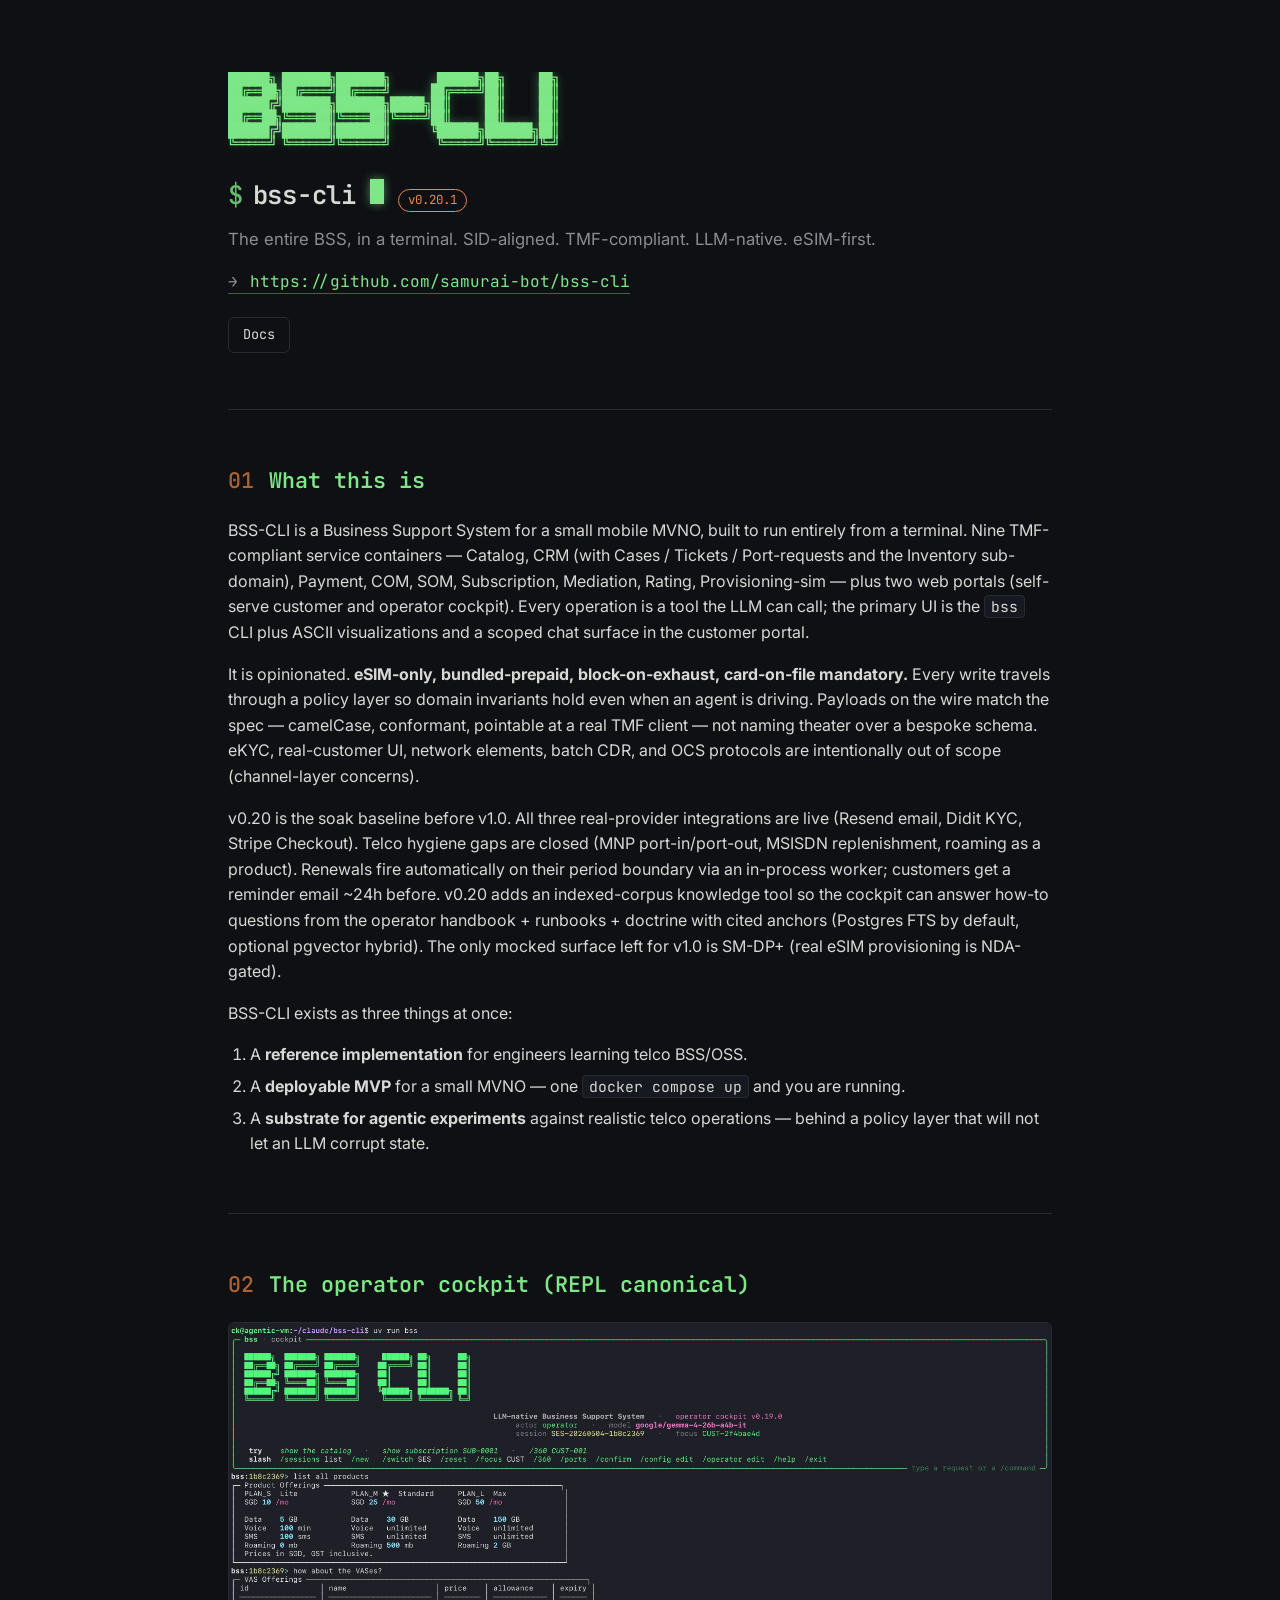
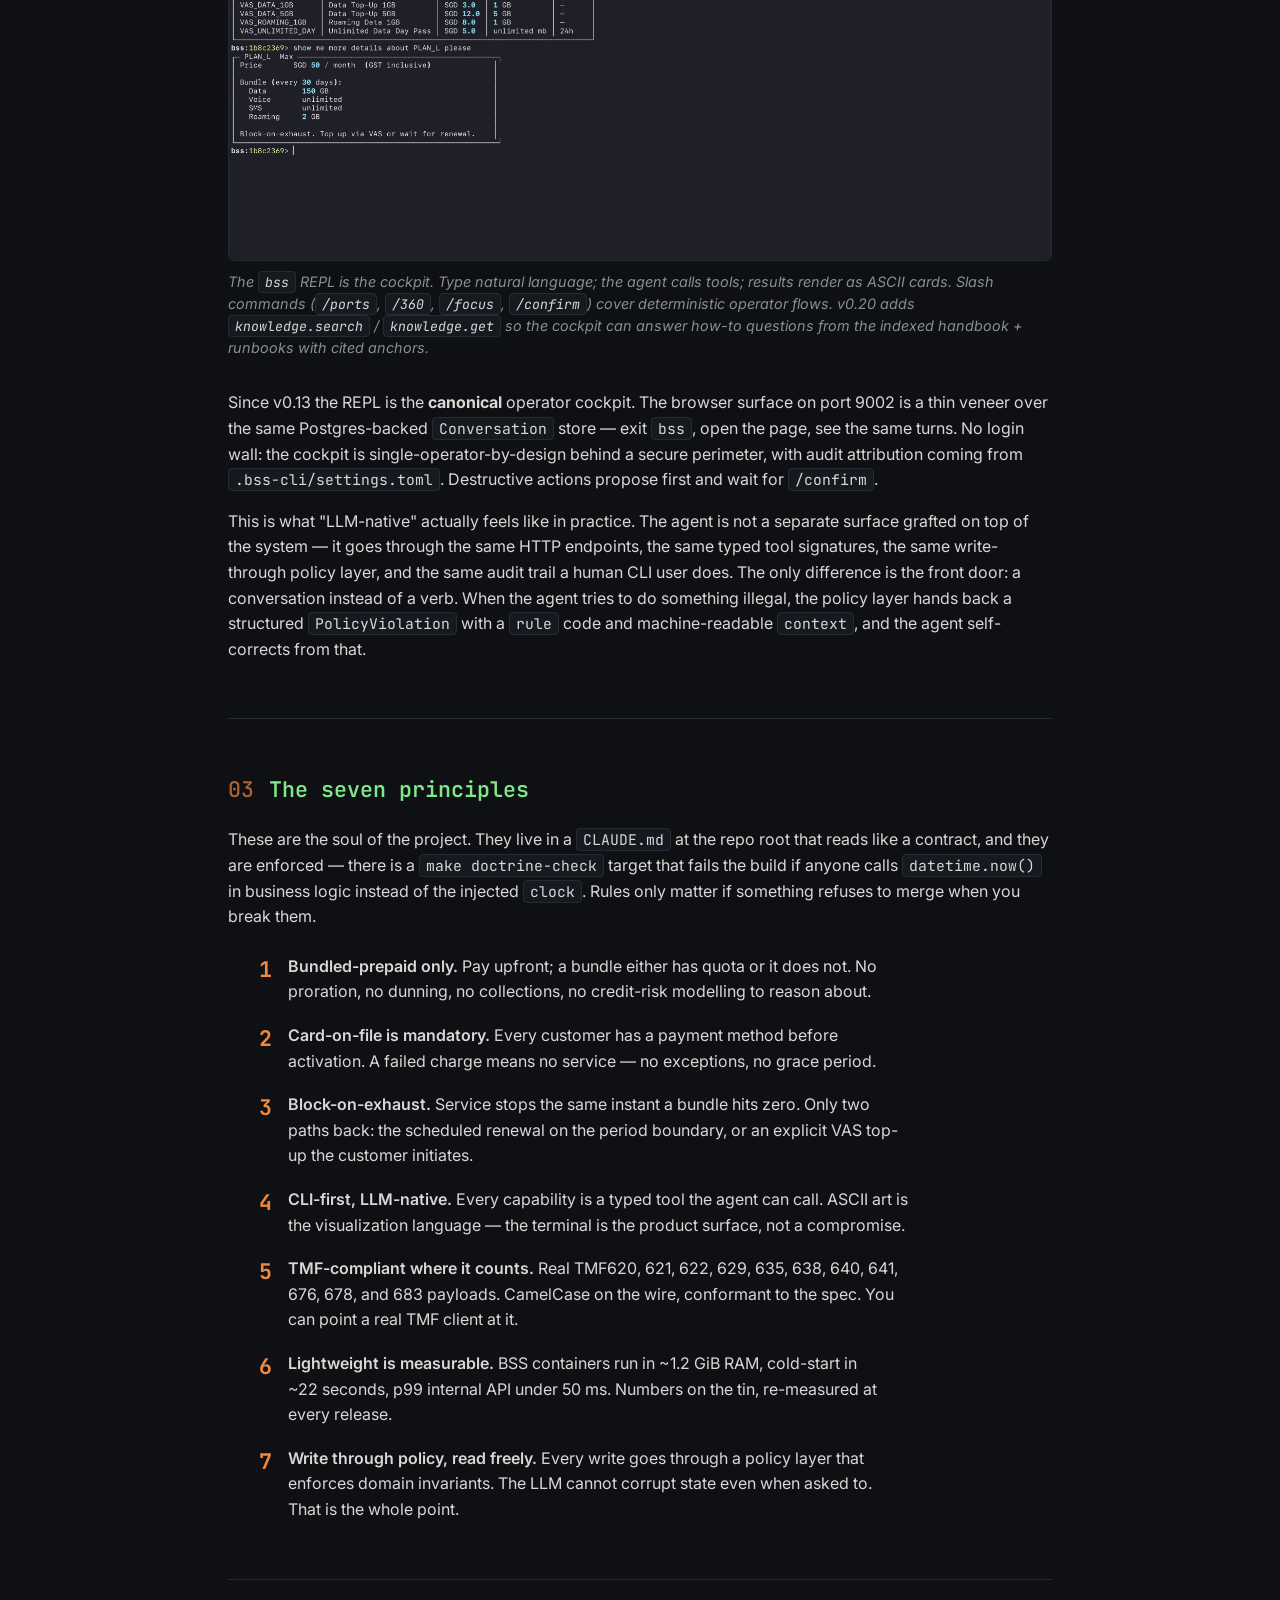
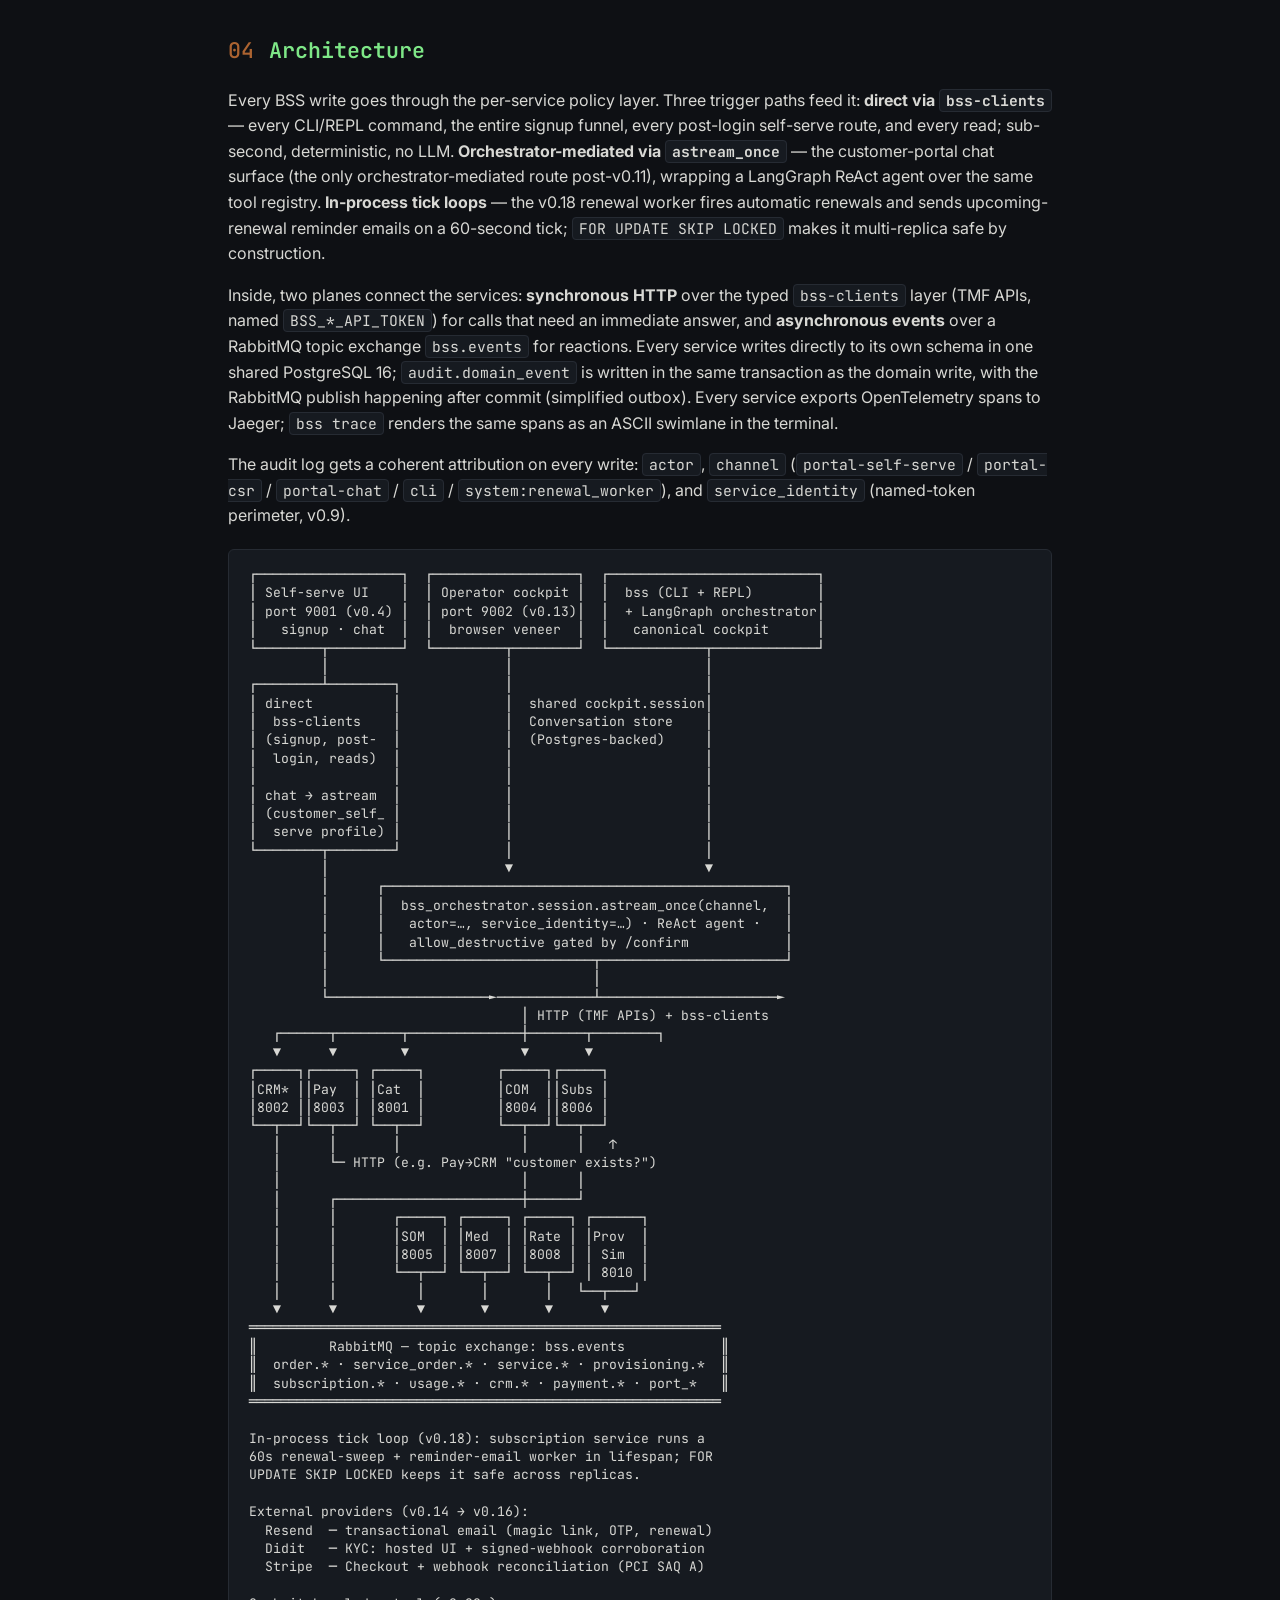
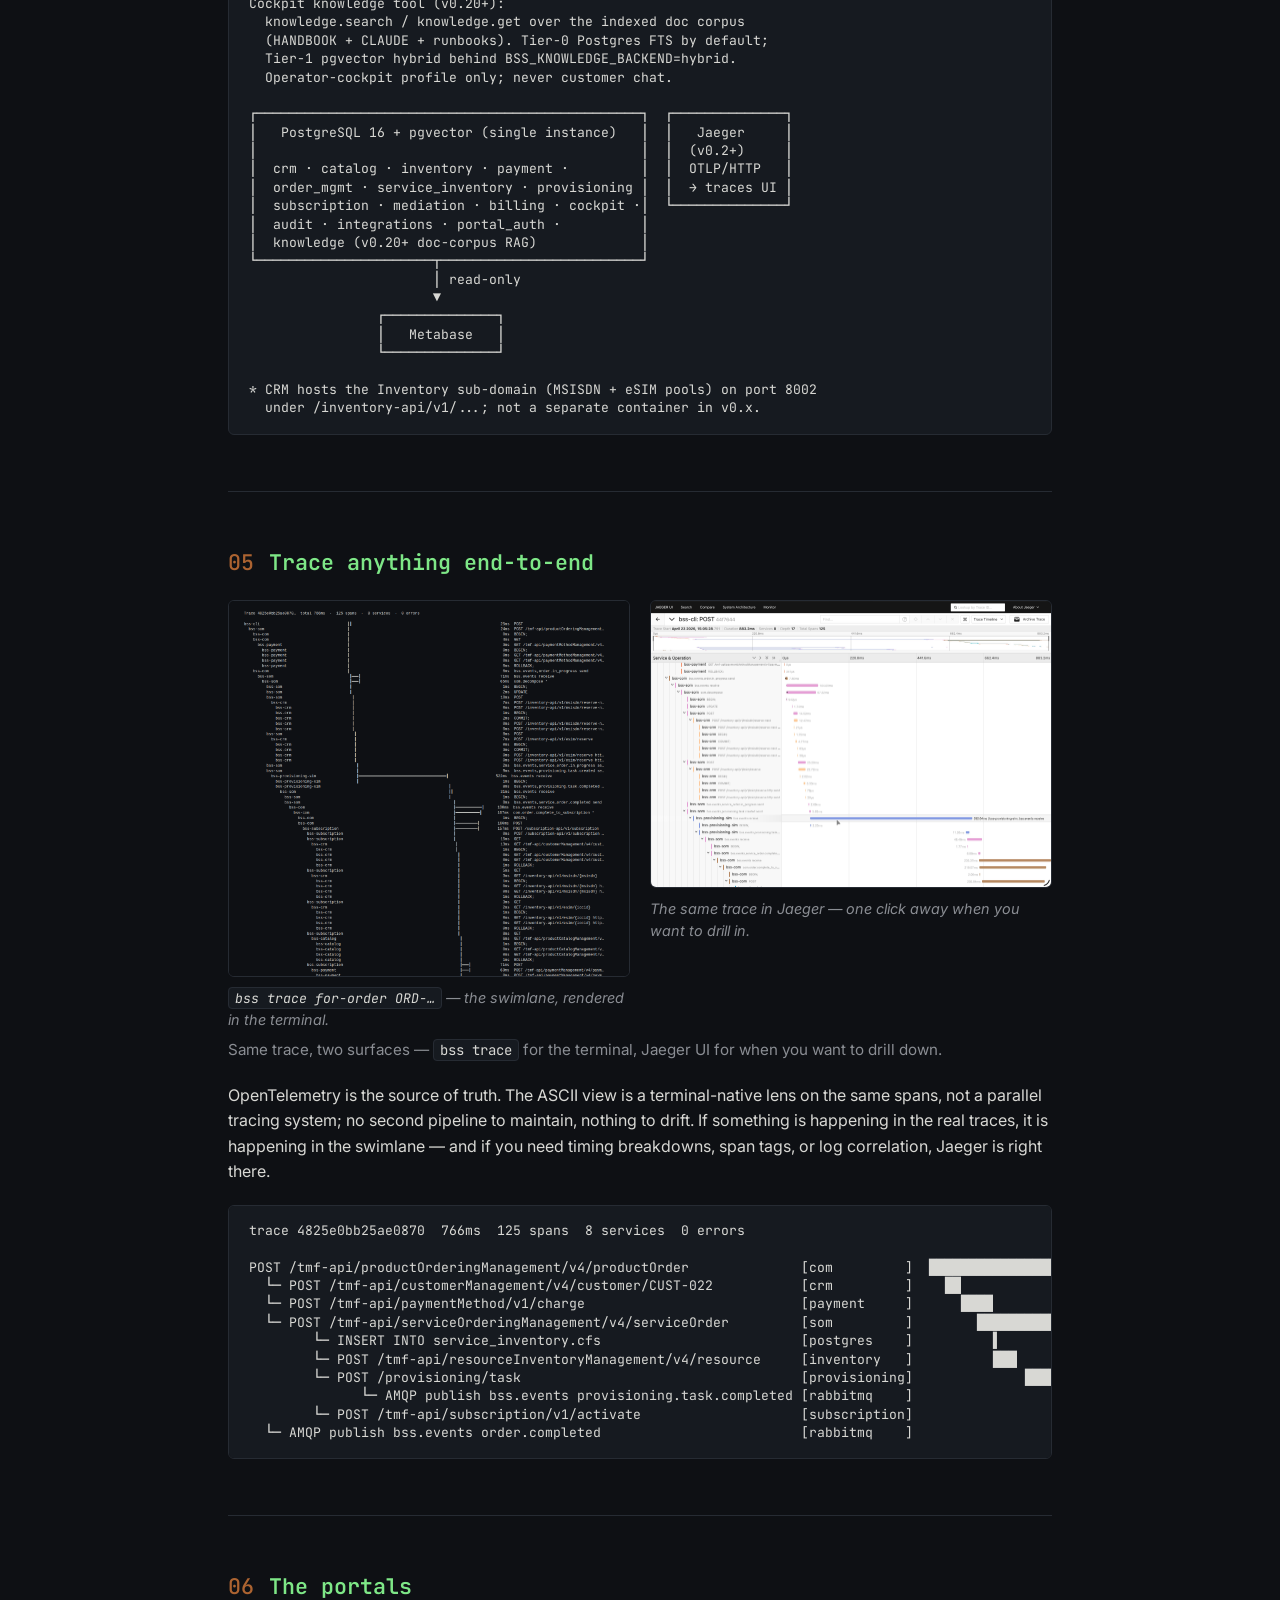
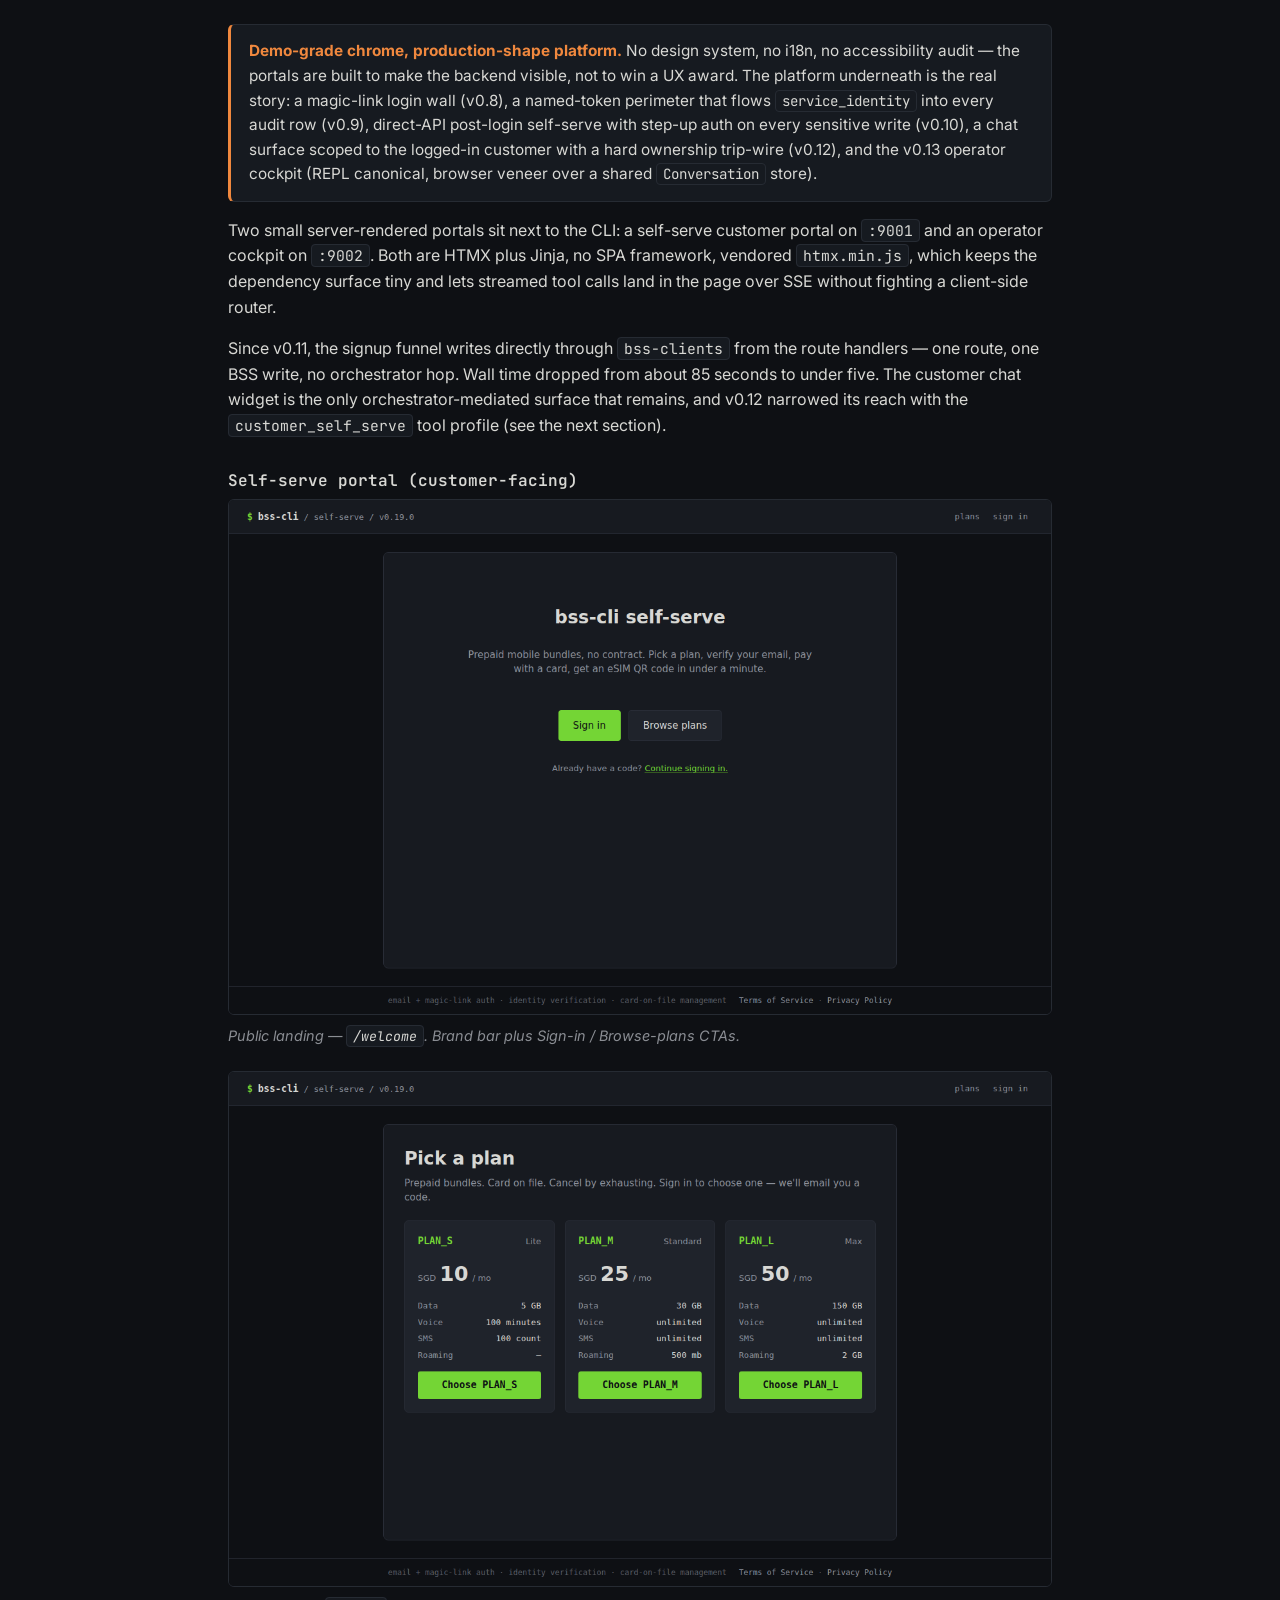
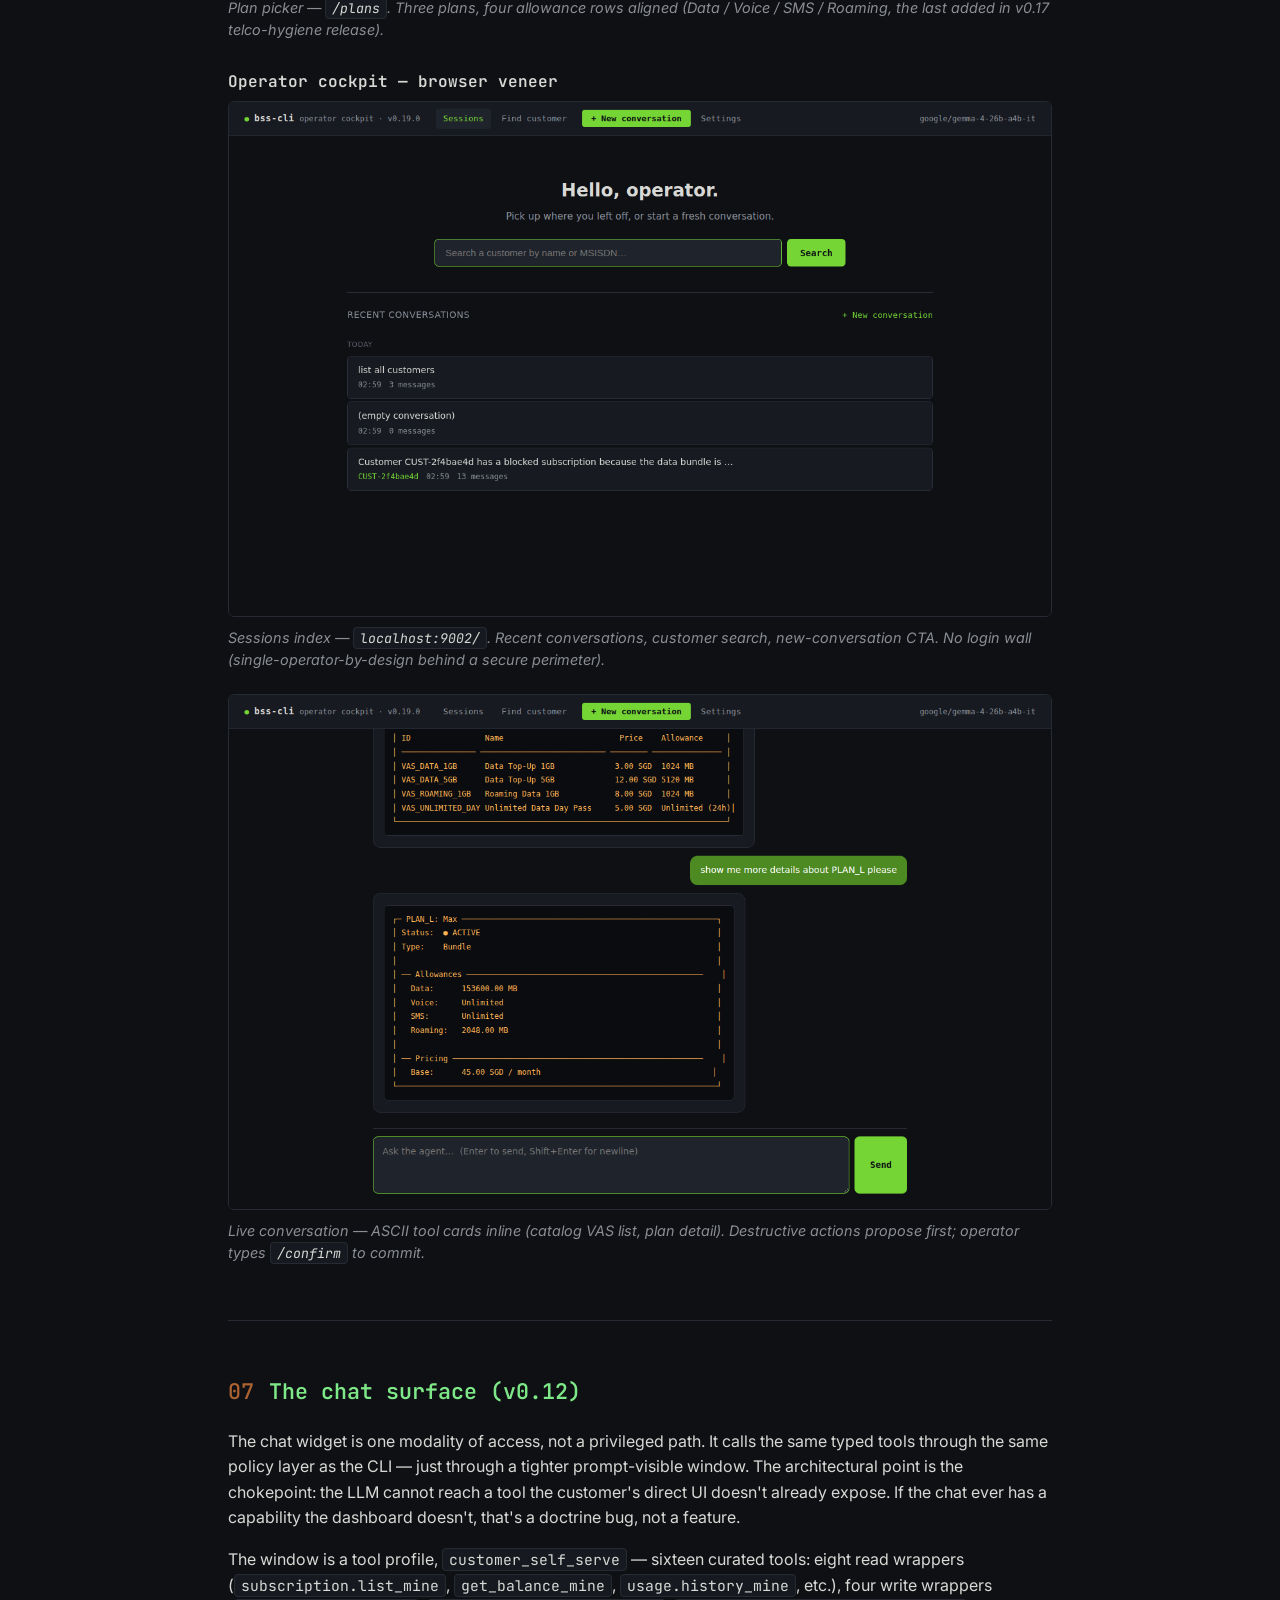
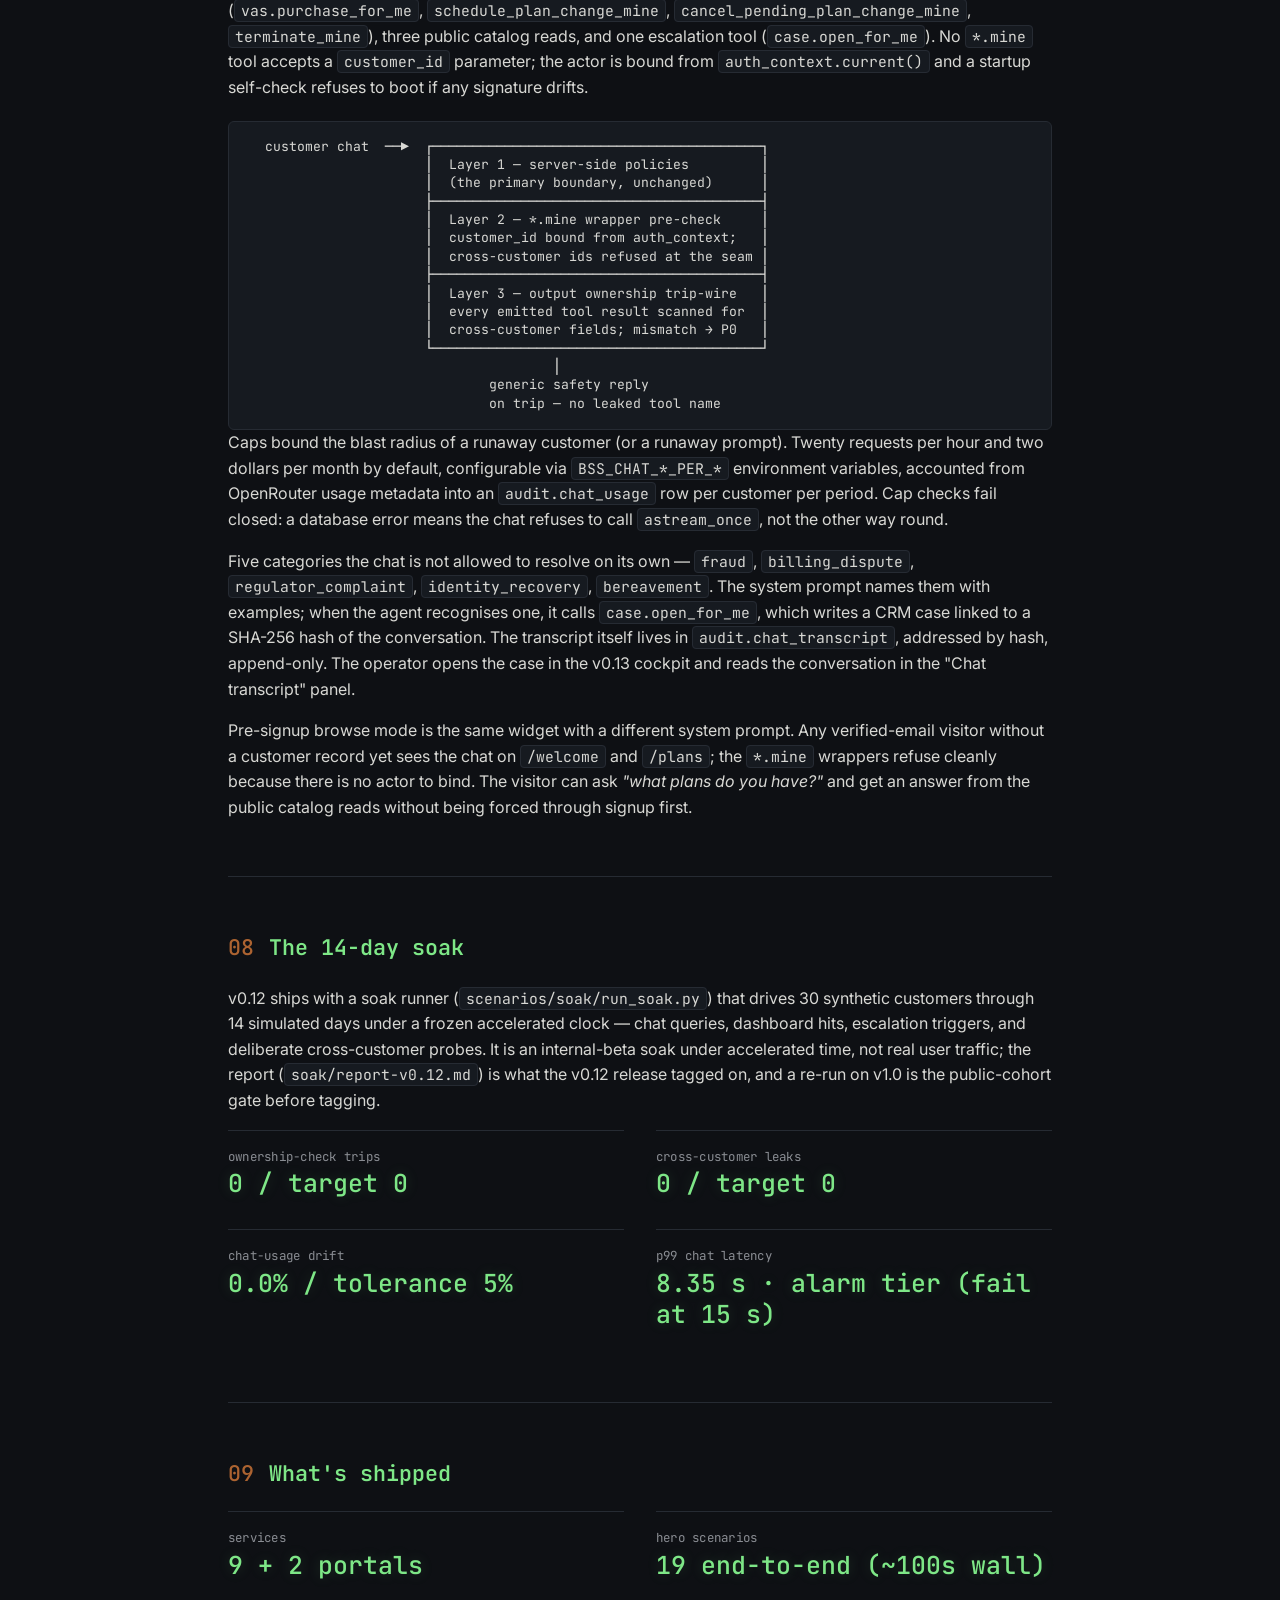
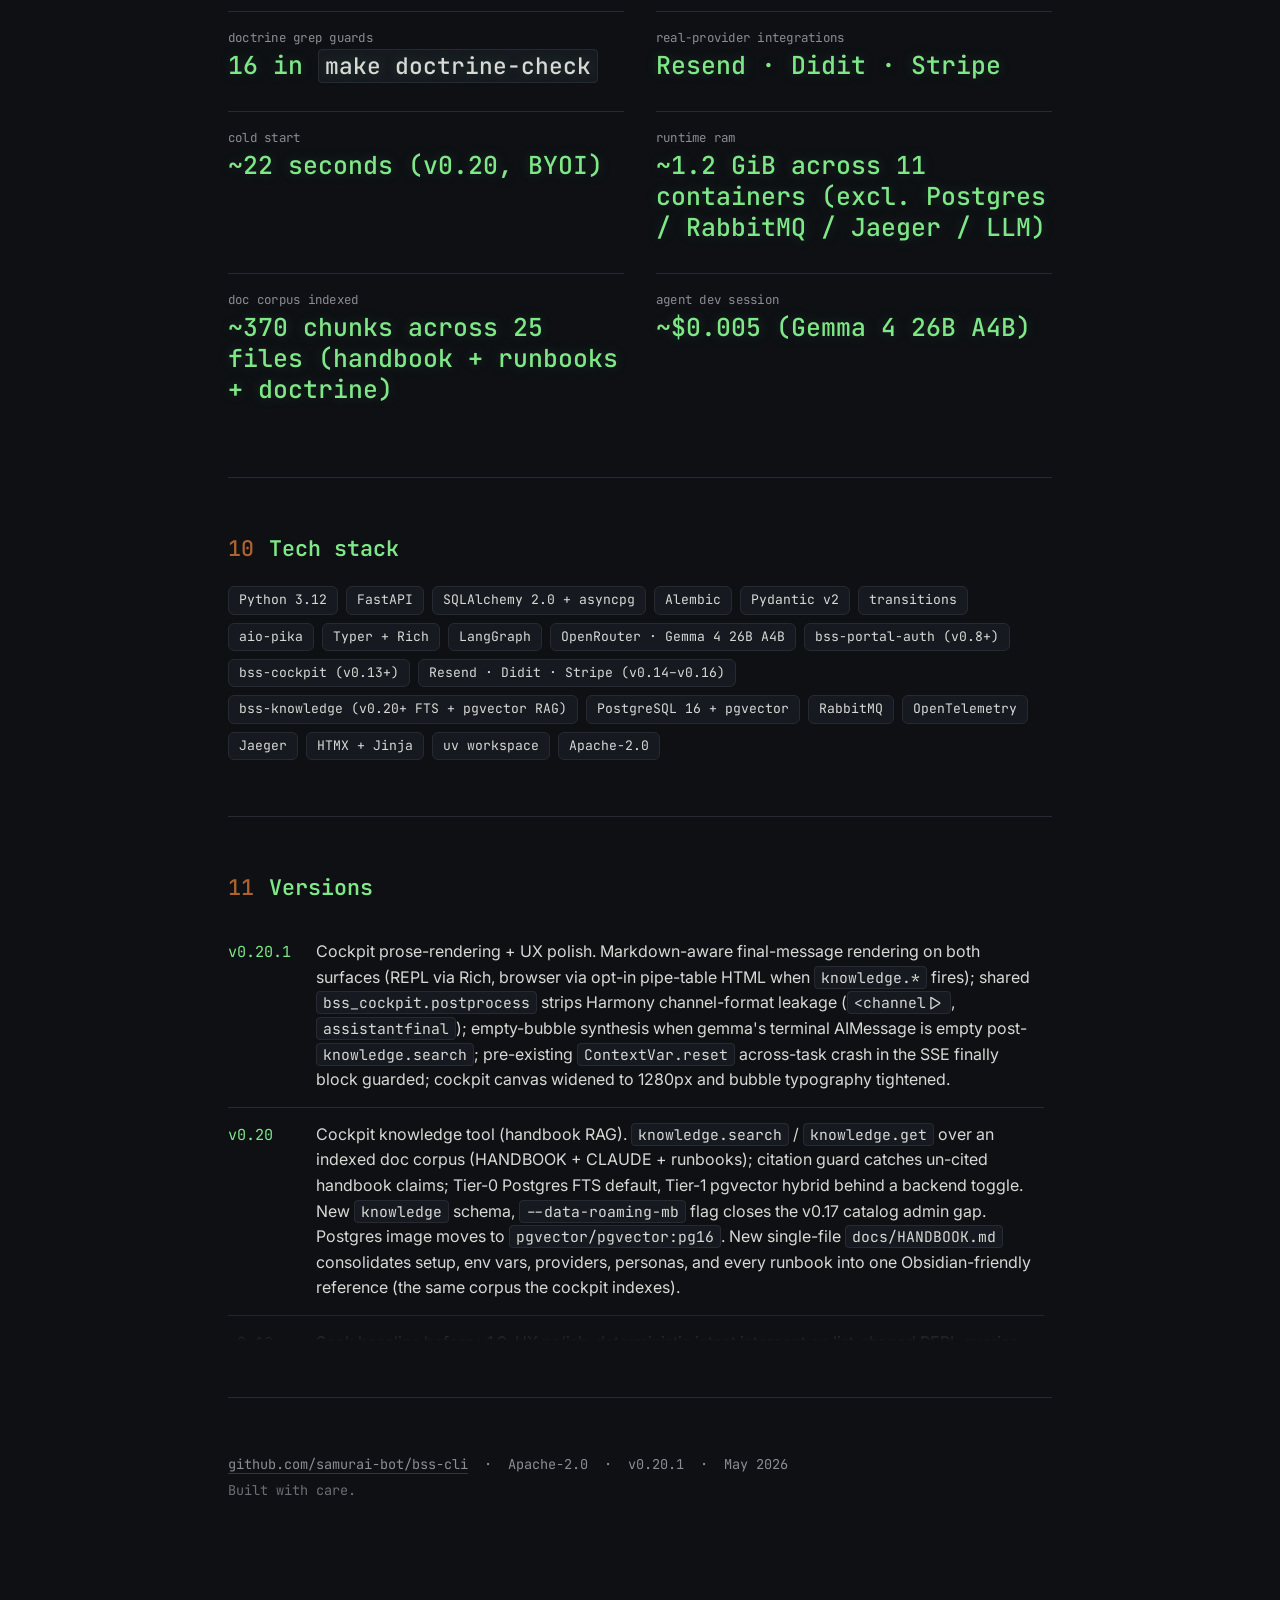
==== commit 57de2e5f: "Bump site to v0.20.1 + cap version timeline at top 5 - Hero version pill, footer line: v0.20.0 → v0." ====
--- a/index.html
+++ b/index.html
@@ -42,7 +42,7 @@
           <span class="prompt-sigil" aria-hidden="true">$</span>
           bss-cli<span class="cursor" aria-hidden="true"></span>
         </h1>
-        <span class="version-pill" aria-label="current version">v0.20.0</span>
+        <span class="version-pill" aria-label="current version">v0.20.1</span>
       </div>
       <p class="tagline">The entire BSS, in a terminal. SID-aligned. TMF-compliant. LLM-native. eSIM-first.</p>
       <p class="repo-url">
@@ -551,7 +551,12 @@
     <!-- ───────────────────────────────────────── Versions ─── -->
     <section aria-labelledby="versions-heading">
       <h2 id="versions-heading">Versions</h2>
+      <div class="timeline-window" tabindex="0" aria-label="Version history (scrollable)">
       <ol class="timeline">
+        <li>
+          <span class="ver">v0.20.1</span>
+          <span>Cockpit prose-rendering + UX polish. Markdown-aware final-message rendering on both surfaces (REPL via Rich, browser via opt-in pipe-table HTML when <code>knowledge.*</code> fires); shared <code>bss_cockpit.postprocess</code> strips Harmony channel-format leakage (<code>&lt;channel|&gt;</code>, <code>assistantfinal</code>); empty-bubble synthesis when gemma's terminal AIMessage is empty post-<code>knowledge.search</code>; pre-existing <code>ContextVar.reset</code> across-task crash in the SSE finally block guarded; cockpit canvas widened to 1280px and bubble typography tightened.</span>
+        </li>
         <li>
           <span class="ver">v0.20</span>
           <span>Cockpit knowledge tool (handbook RAG). <code>knowledge.search</code> / <code>knowledge.get</code> over an indexed doc corpus (HANDBOOK + CLAUDE + runbooks); citation guard catches un-cited handbook claims; Tier-0 Postgres FTS default, Tier-1 pgvector hybrid behind a backend toggle. New <code>knowledge</code> schema, <code>--data-roaming-mb</code> flag closes the v0.17 catalog admin gap. Postgres image moves to <code>pgvector/pgvector:pg16</code>. New single-file <code>docs/HANDBOOK.md</code> consolidates setup, env vars, providers, personas, and every runbook into one Obsidian-friendly reference (the same corpus the cockpit indexes).</span>
@@ -633,6 +638,7 @@
           <span>Nine services, full TMF surface, write-through-policy, hero scenarios.</span>
         </li>
       </ol>
+      </div>
     </section>
 
     <hr class="rule" />
@@ -642,7 +648,7 @@
       <p>
         <a href="https://github.com/samurai-bot/bss-cli">github.com/samurai-bot/bss-cli</a>
         &nbsp;·&nbsp; Apache-2.0
-        &nbsp;·&nbsp; v0.20.0
+        &nbsp;·&nbsp; v0.20.1
         &nbsp;·&nbsp; May 2026
       </p>
       <p class="footer-note">Built with care.</p>
--- a/style.css
+++ b/style.css
@@ -428,6 +428,40 @@
 }
 
 /* ── Versions timeline ──────────────────────────────────────── */
+/* v0.20.1 — show the top 5 entries by default, scroll for the rest.
+   The history grew to 20+ entries and dominated the page; capping the
+   visible window keeps the recent releases above the fold while
+   leaving the full chronology one scroll away. The fade at the bottom
+   hints at more content; ``tabindex="0"`` on the wrapper makes the
+   scroll area keyboard-focusable. */
+.timeline-window {
+  position: relative;
+  max-height: 26rem;
+  overflow-y: auto;
+  padding-right: 8px;
+  /* Fade-out mask hints there's more below the visible cut. Falls
+     back to a hard edge in browsers without mask support. */
+  mask-image: linear-gradient(to bottom, #000 calc(100% - 32px), transparent 100%);
+  -webkit-mask-image: linear-gradient(to bottom, #000 calc(100% - 32px), transparent 100%);
+}
+.timeline-window:focus-visible {
+  outline: 2px solid var(--accent);
+  outline-offset: 4px;
+  border-radius: 4px;
+}
+/* Keep the scrollbar subtle but visible. */
+.timeline-window::-webkit-scrollbar { width: 6px; }
+.timeline-window::-webkit-scrollbar-track { background: transparent; }
+.timeline-window::-webkit-scrollbar-thumb {
+  background: var(--border);
+  border-radius: 3px;
+}
+.timeline-window::-webkit-scrollbar-thumb:hover { background: var(--muted); }
+.timeline-window {
+  scrollbar-width: thin;
+  scrollbar-color: var(--border) transparent;
+}
+
 .timeline {
   list-style: none;
   margin: 0;
@@ -443,6 +477,7 @@
   border-top: 1px solid var(--border);
   align-items: baseline;
 }
+.timeline li:first-child { border-top: none; }
 .timeline li:last-child { border-bottom: 1px solid var(--border); }
 .timeline .ver {
   font-family: var(--font-mono);
@@ -452,6 +487,7 @@
 
 @media (max-width: 560px) {
   .timeline li { grid-template-columns: 56px 1fr; gap: 12px; }
+  .timeline-window { max-height: 24rem; }
 }
 
 /* ── Footer ─────────────────────────────────────────────────── */
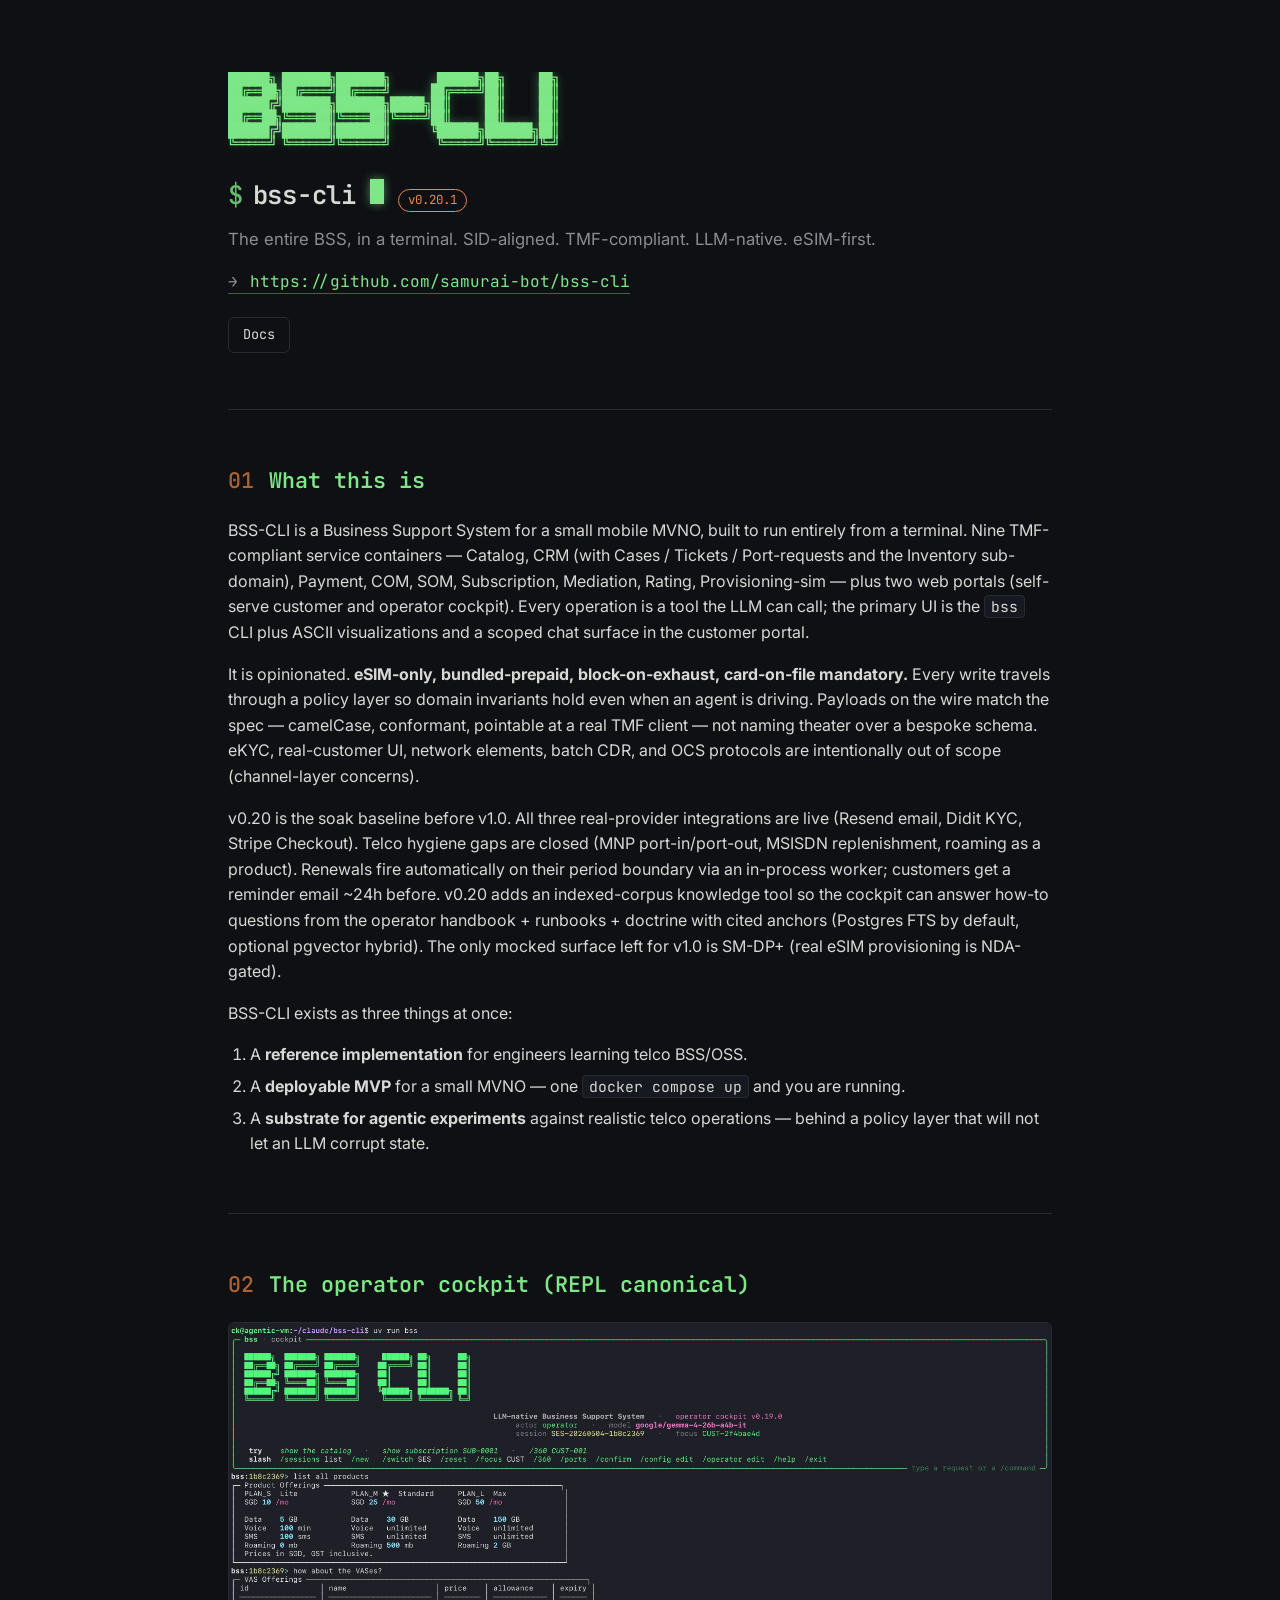
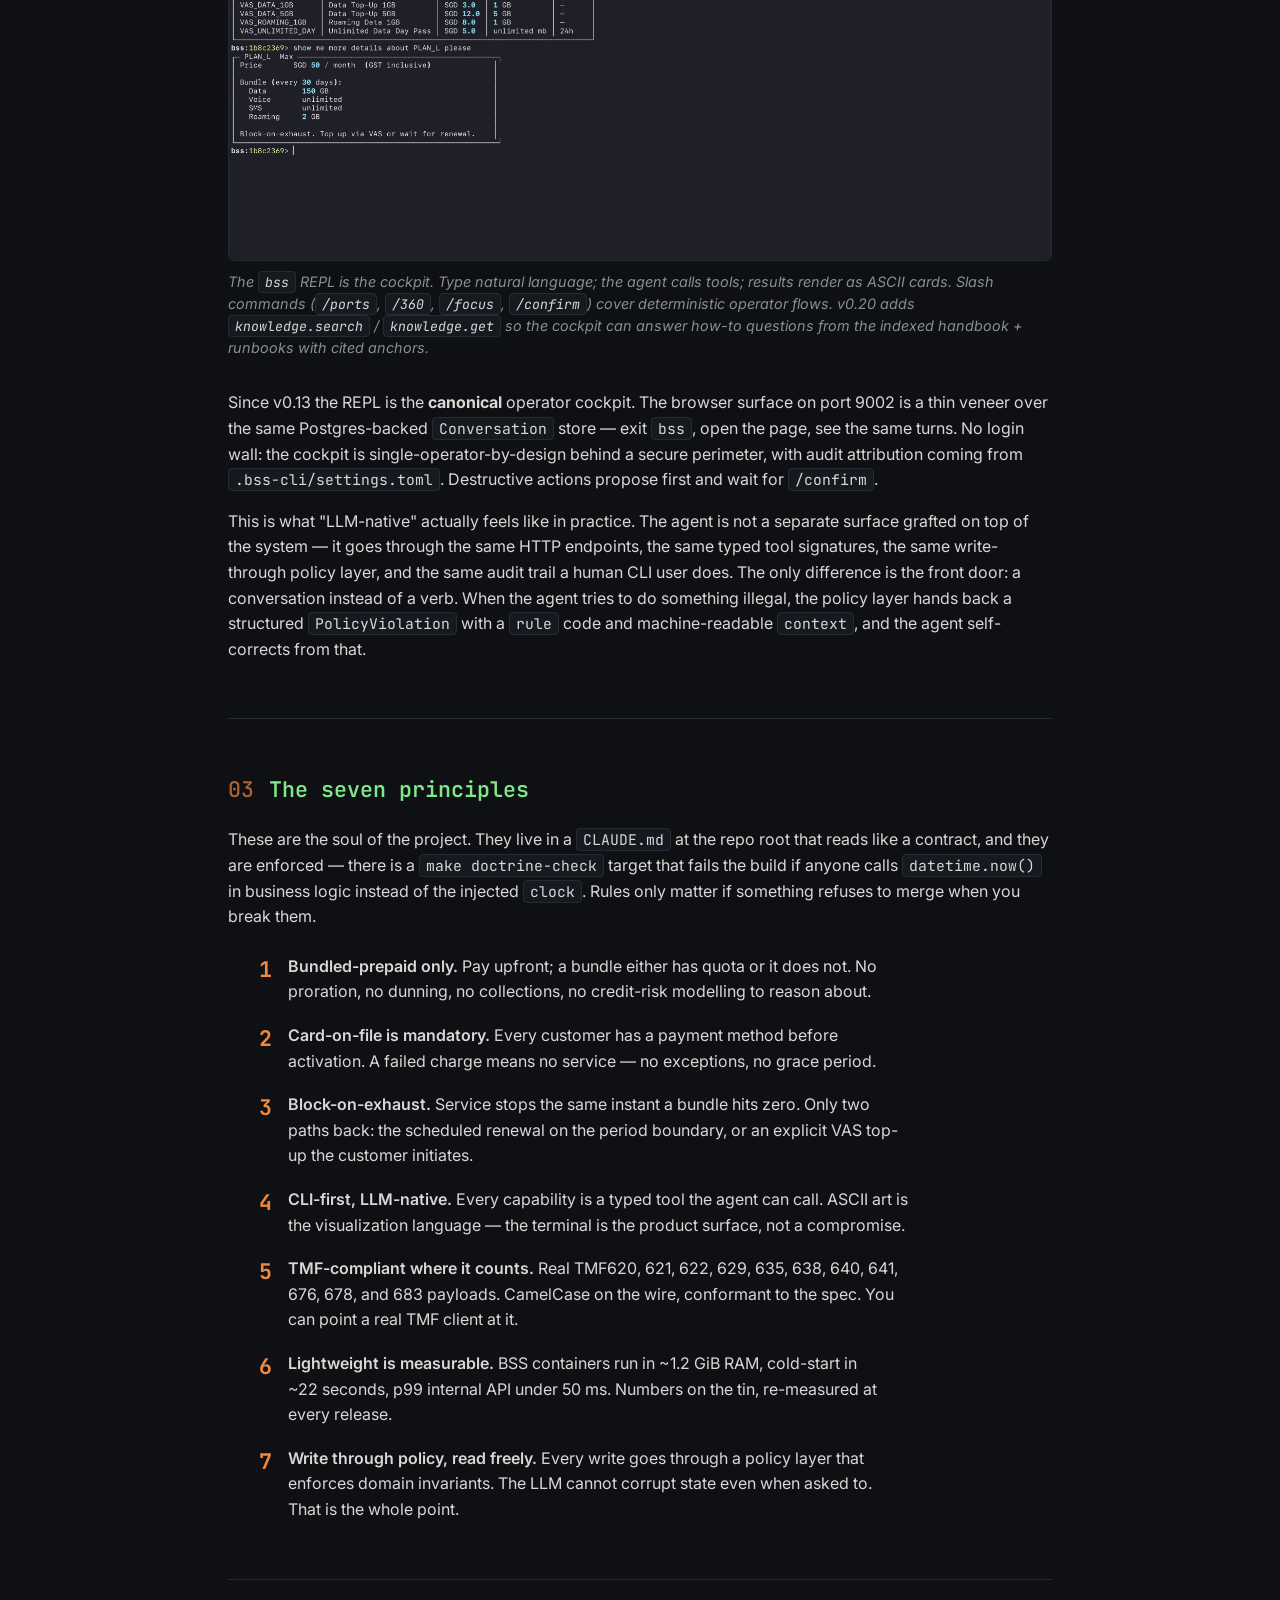
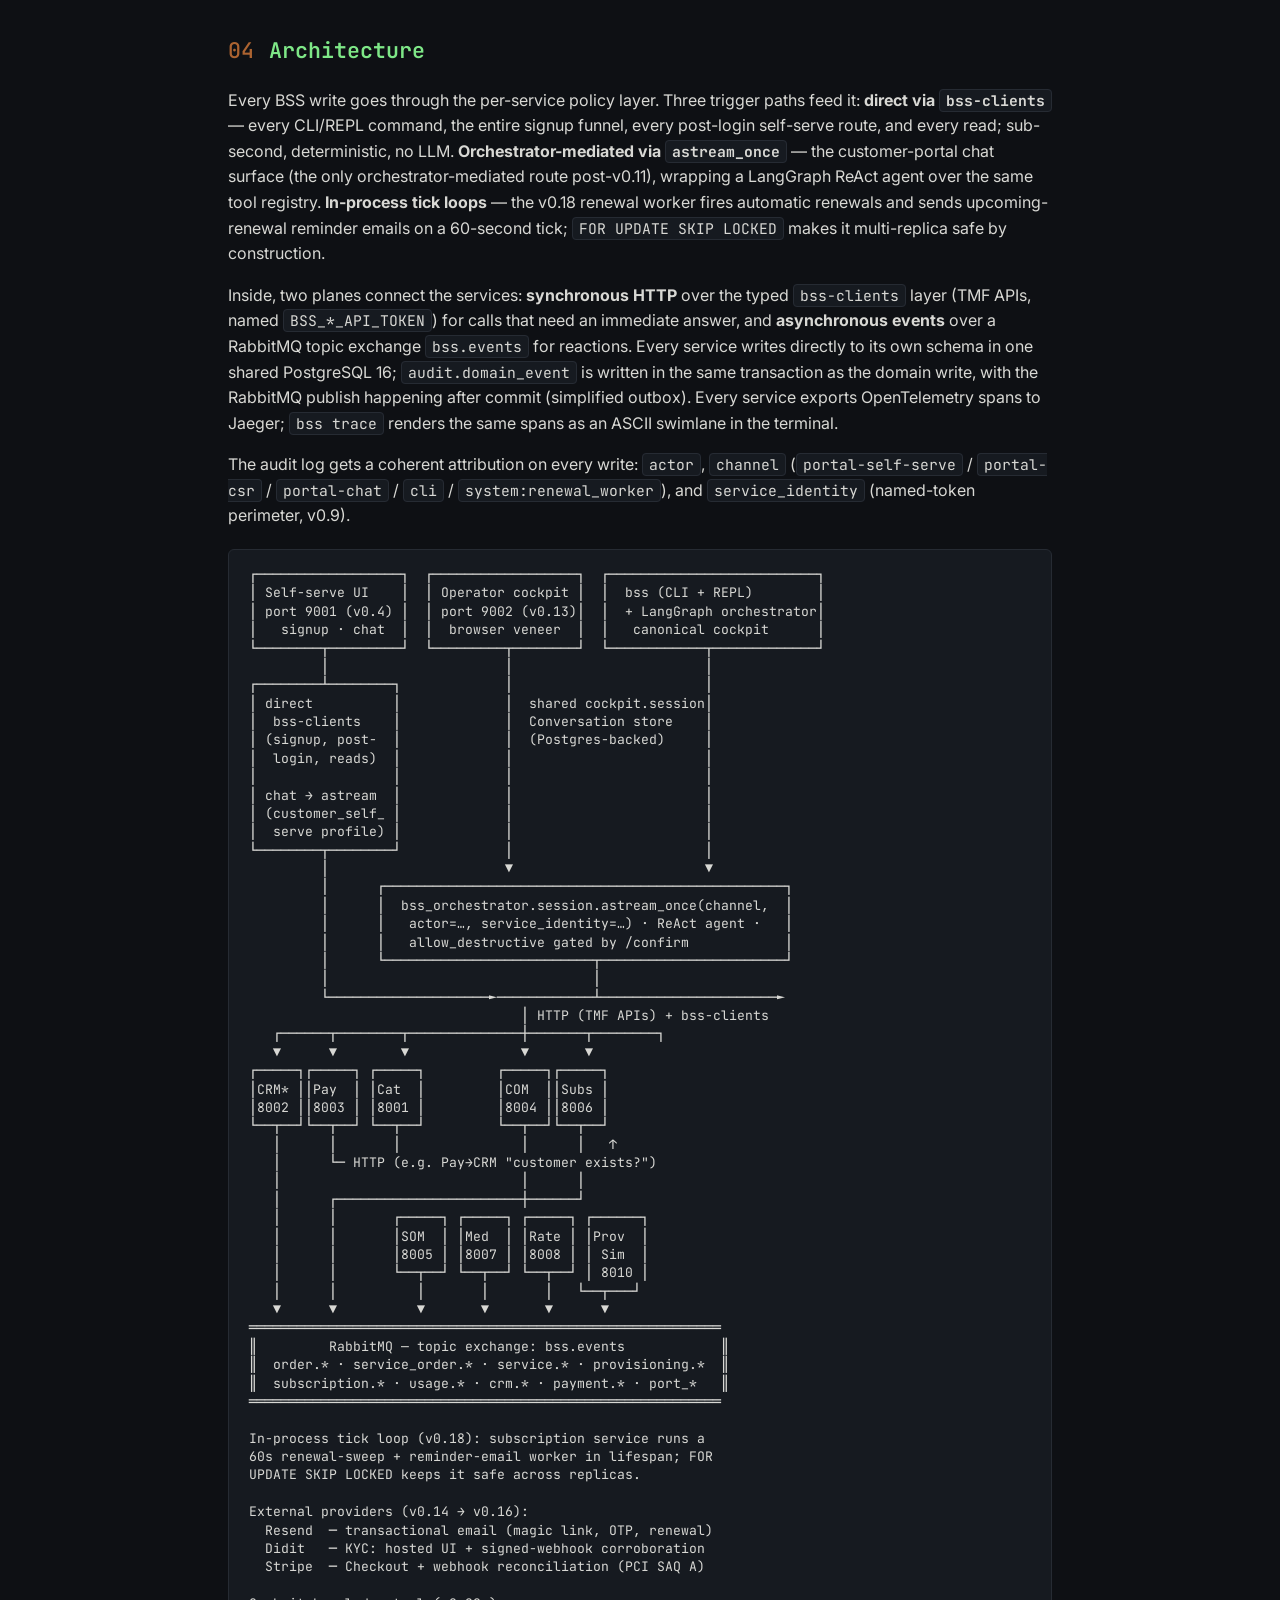
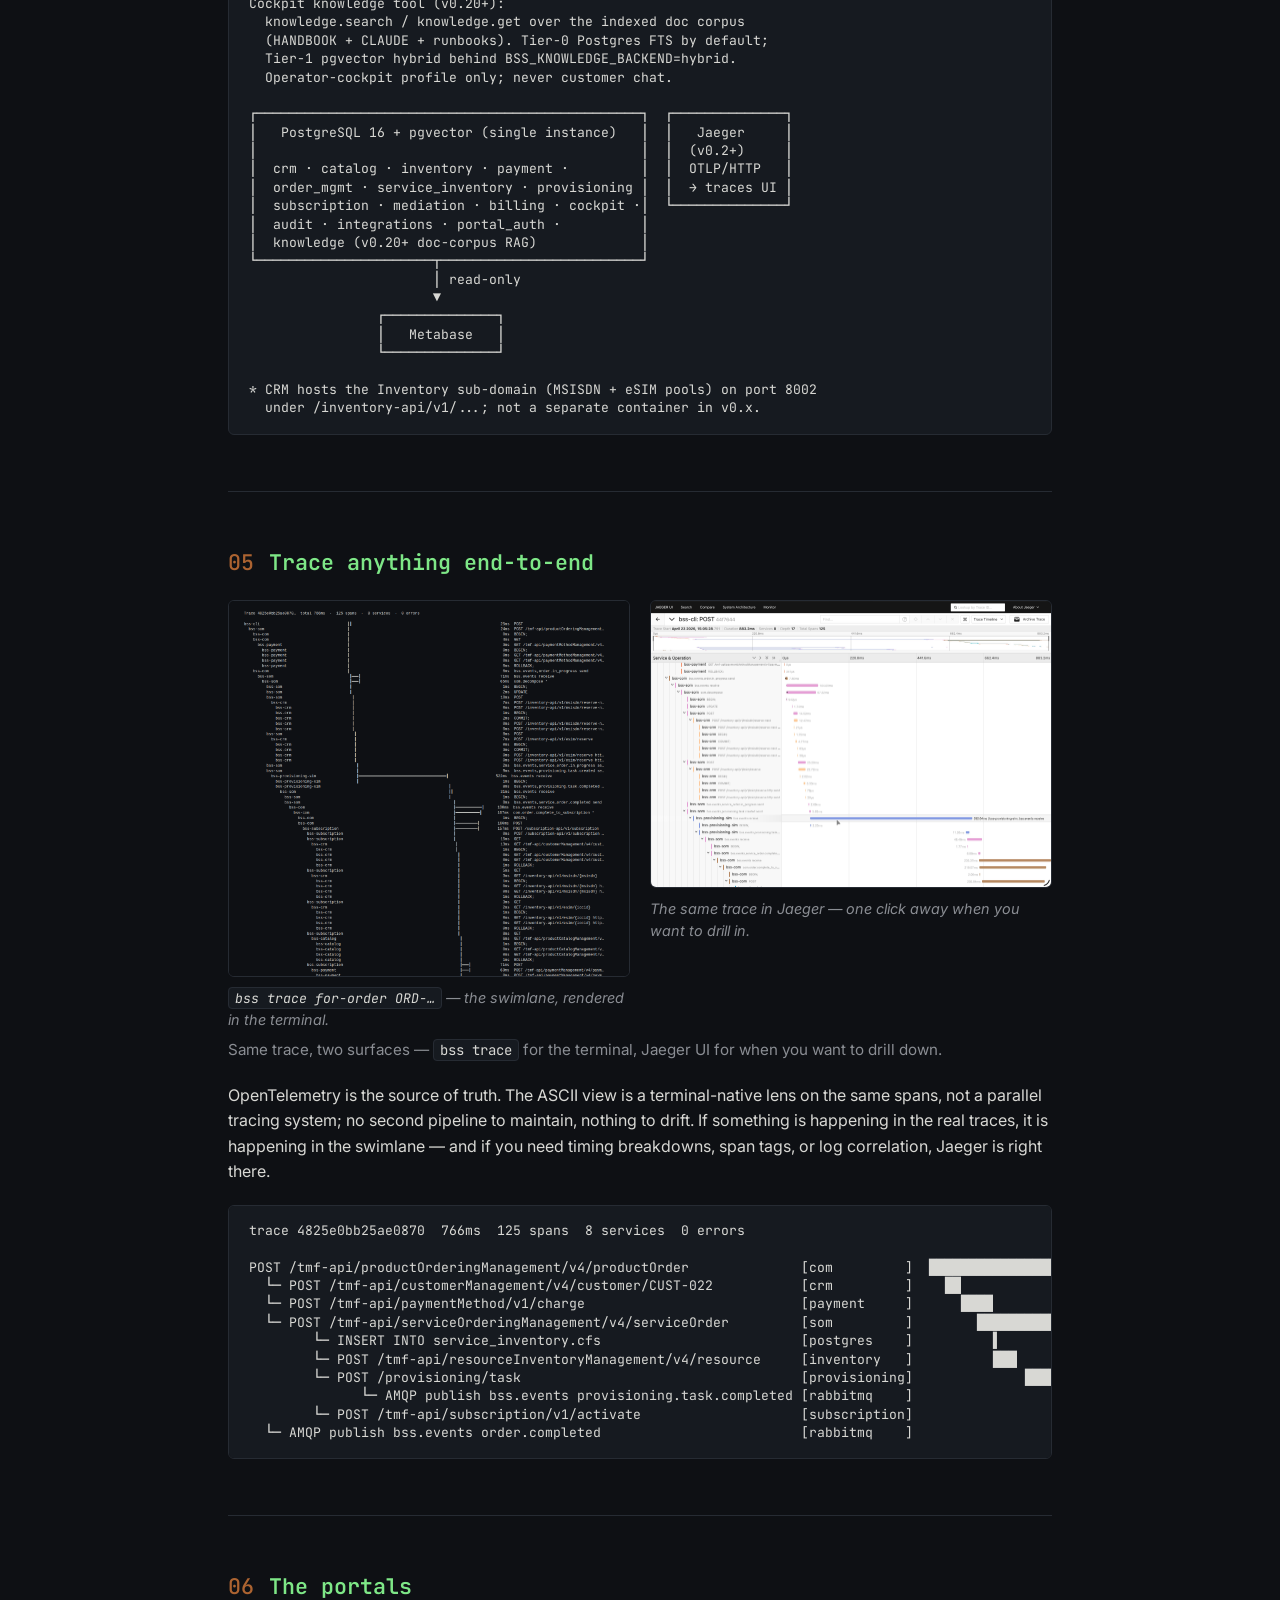
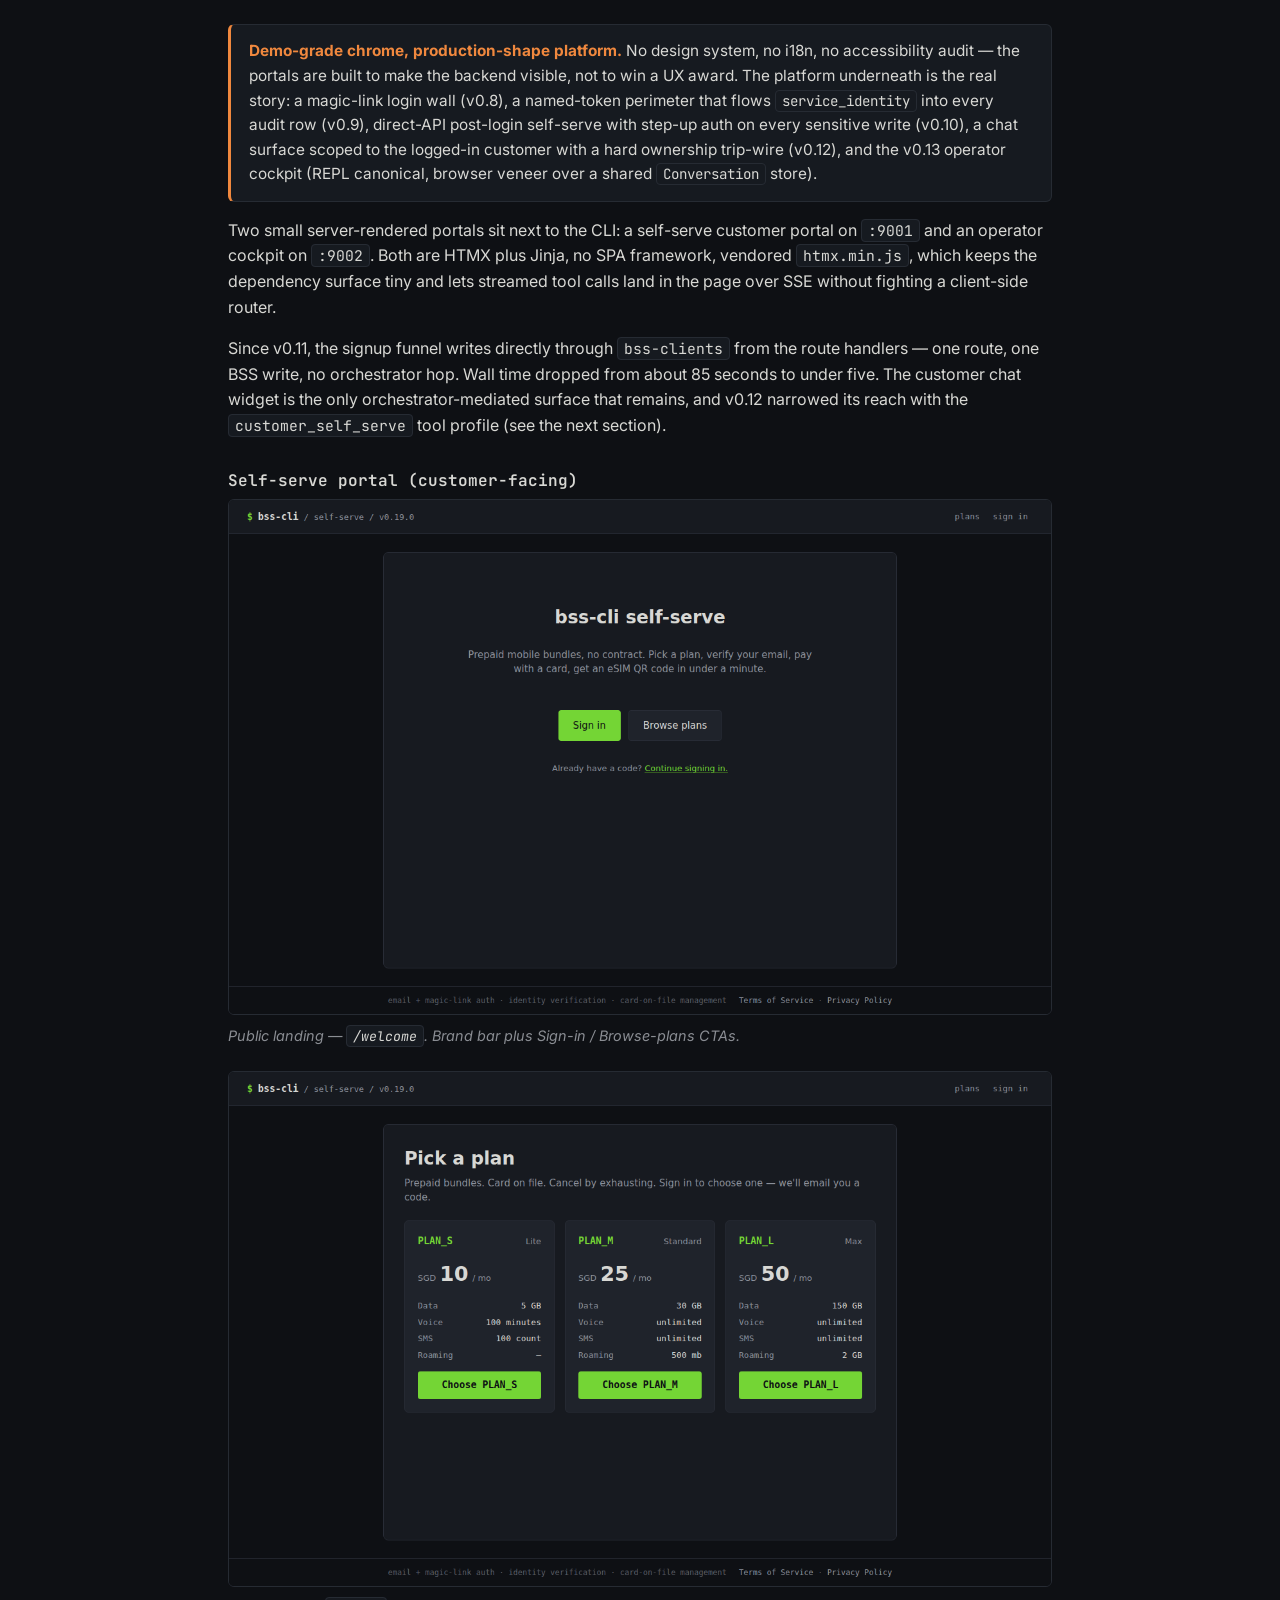
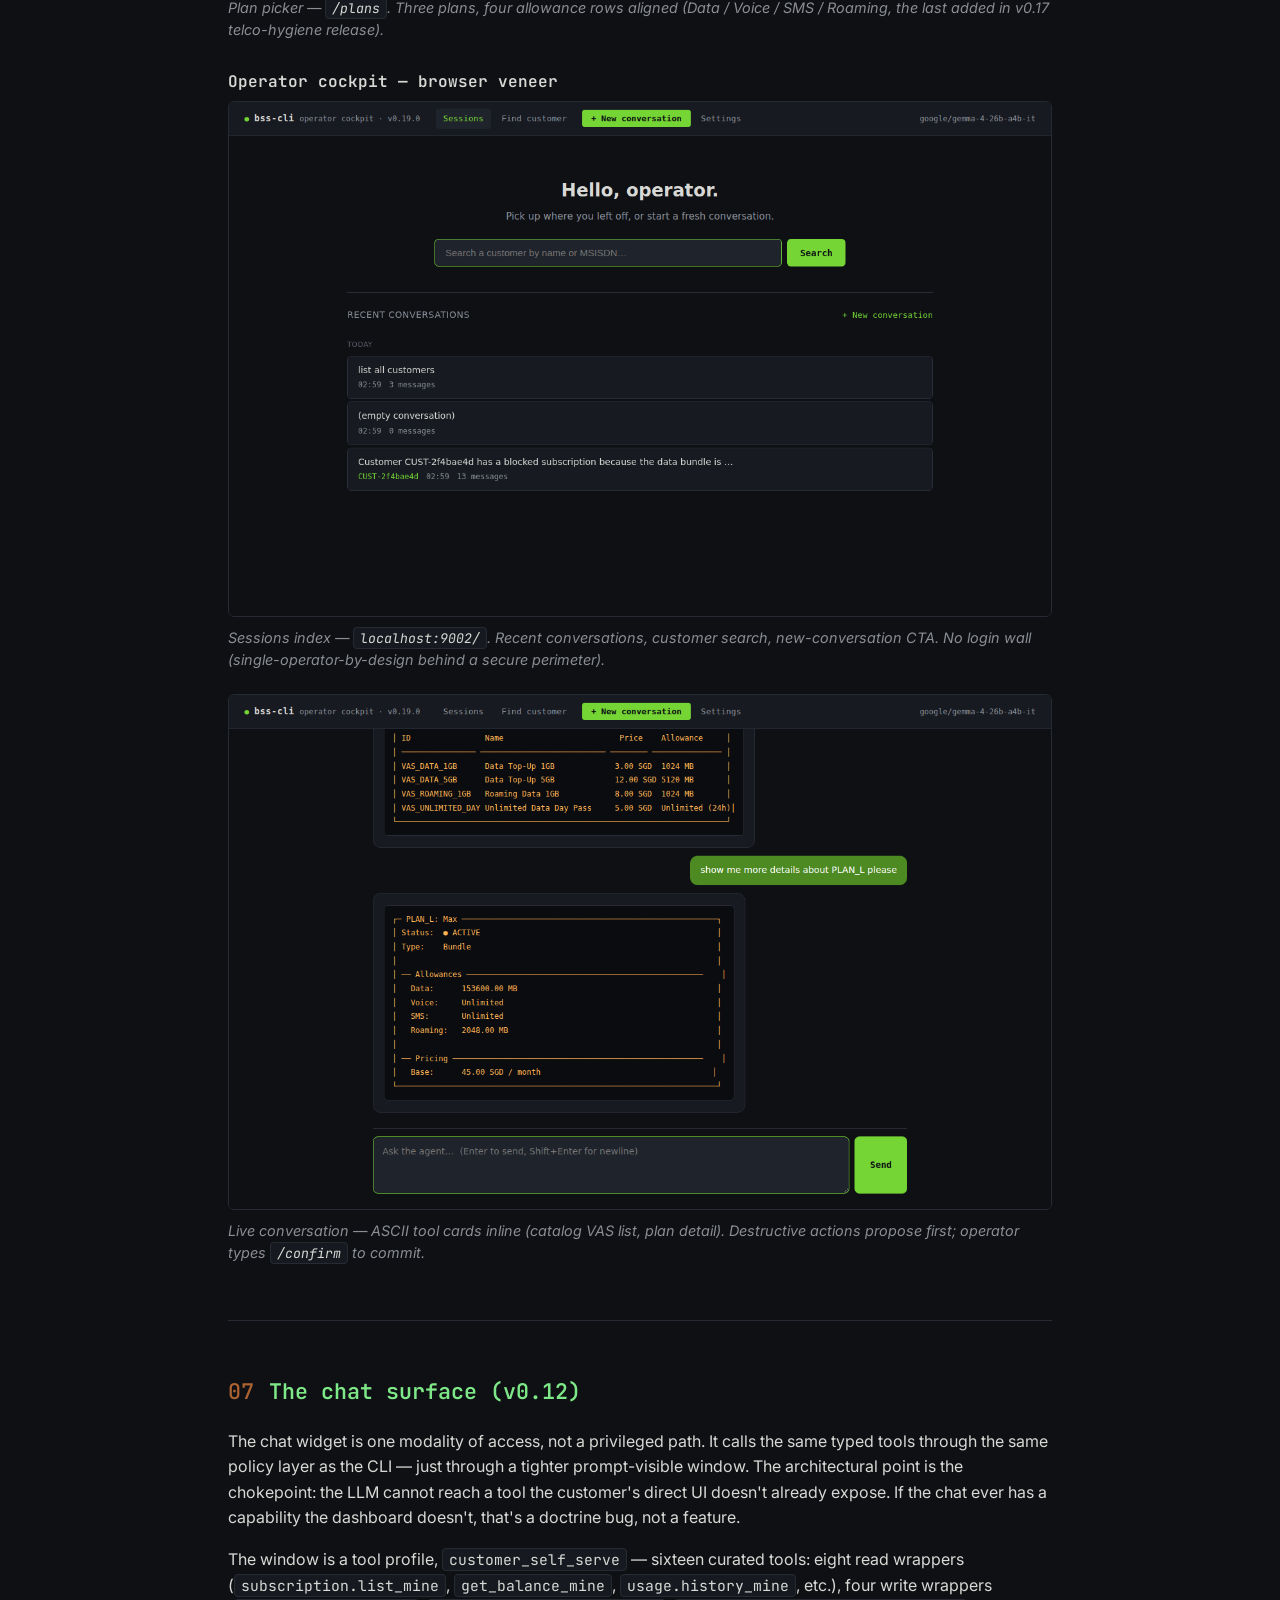
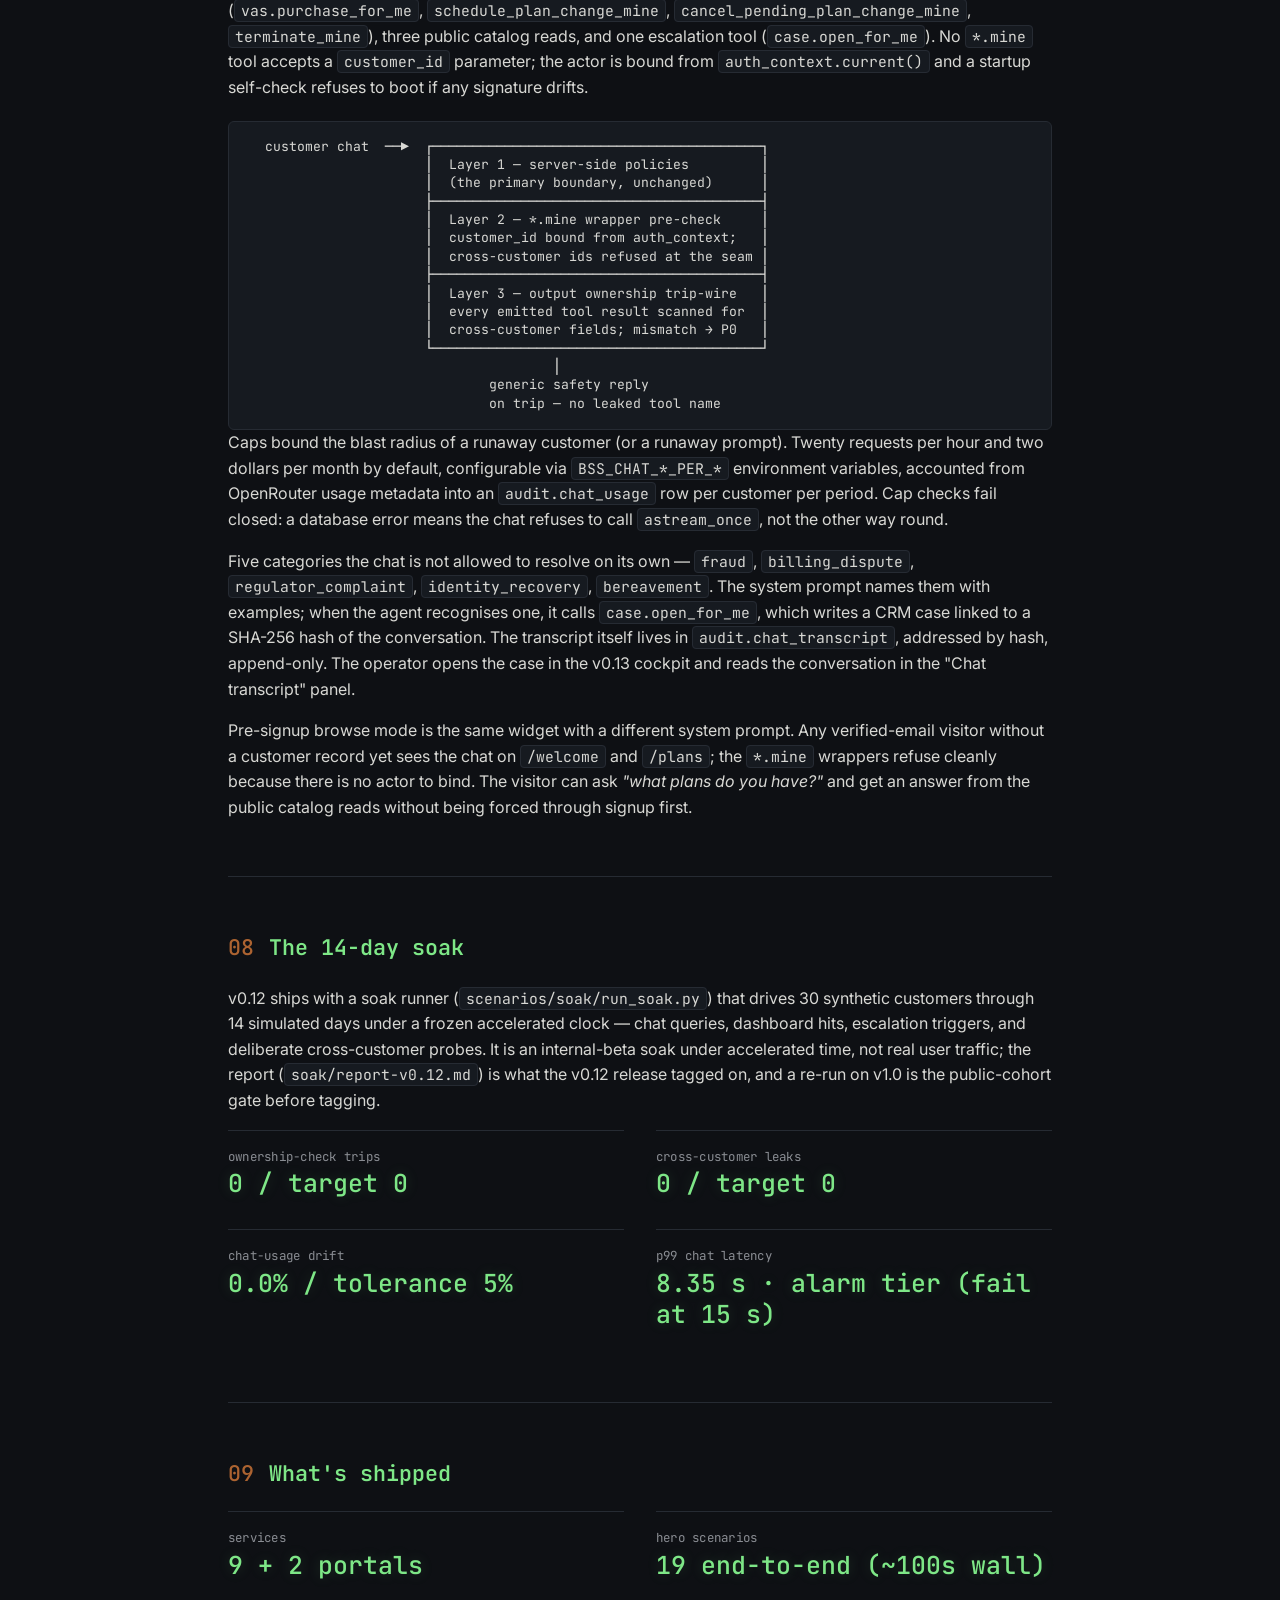
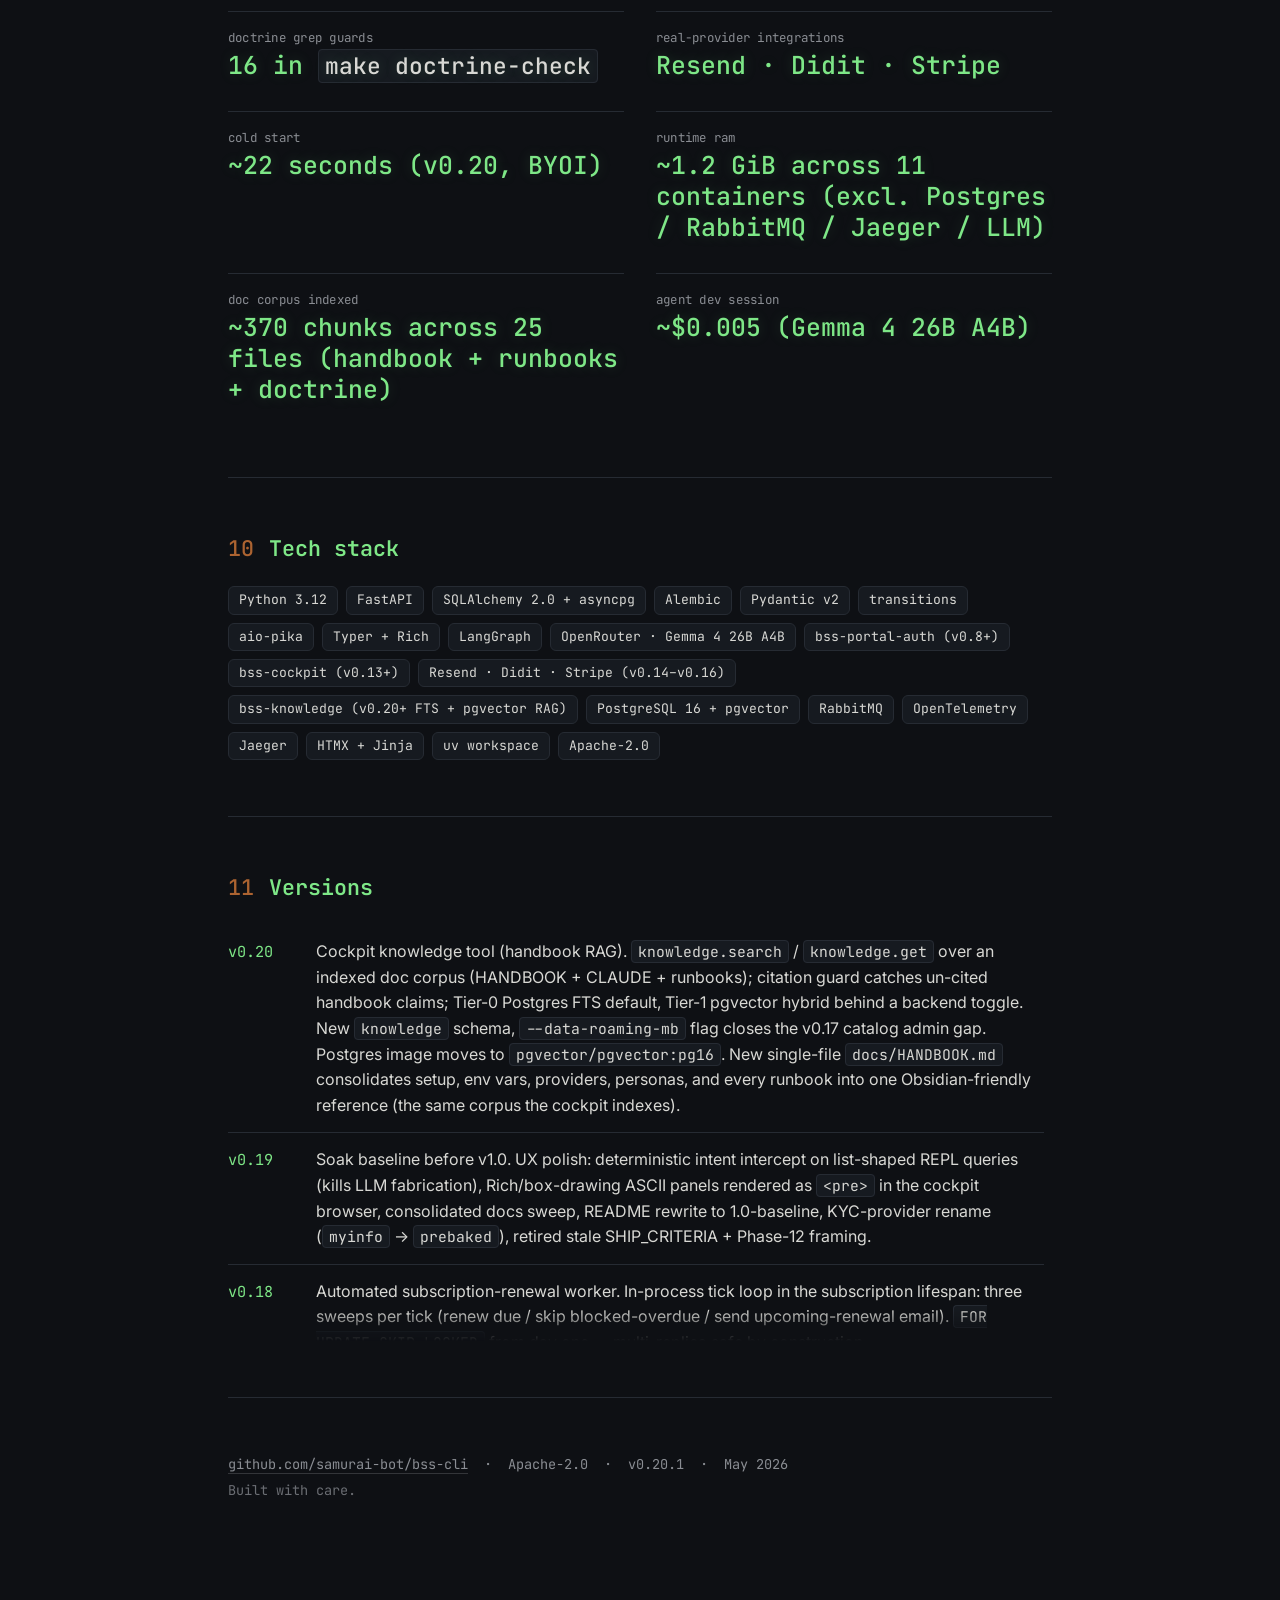
==== commit 9f301059: "Drop v0.20.1 from version history — only minor releases listed Patch releases are noise in the timel" ====
--- a/index.html
+++ b/index.html
@@ -3,11 +3,11 @@
 <head>
   <meta charset="utf-8" />
   <meta name="viewport" content="width=device-width, initial-scale=1" />
-  <title>BSS-CLI v0.20 — TMF-compliant, LLM-native, eSIM-first BSS</title>
+  <title>BSS-CLI — TMF-compliant, LLM-native, eSIM-first BSS</title>
   <meta name="description" content="BSS-CLI is a complete, lightweight, TMF-compliant Business Support System for a small mobile MVNO. CLI-first, LLM-native, eSIM-only, Apache-2.0." />
 
   <meta property="og:type" content="article" />
-  <meta property="og:title" content="BSS-CLI v0.20 — TMF-compliant, LLM-native, eSIM-first BSS, soaking toward v1.0" />
+  <meta property="og:title" content="BSS-CLI — TMF-compliant, LLM-native, eSIM-first BSS for a small MVNO" />
   <meta property="og:description" content="Nine services, two portals, real Resend + Didit + Stripe integrations, automatic renewals, in-process tick worker. Deterministic where speed matters, LLM where judgment does." />
   <meta property="og:url" content="https://bss-cli.com/" />
   <meta property="og:image" content="https://bss-cli.com/og-preview.png" />
@@ -554,10 +554,6 @@
       <div class="timeline-window" tabindex="0" aria-label="Version history (scrollable)">
       <ol class="timeline">
         <li>
-          <span class="ver">v0.20.1</span>
-          <span>Cockpit prose-rendering + UX polish. Markdown-aware final-message rendering on both surfaces (REPL via Rich, browser via opt-in pipe-table HTML when <code>knowledge.*</code> fires); shared <code>bss_cockpit.postprocess</code> strips Harmony channel-format leakage (<code>&lt;channel|&gt;</code>, <code>assistantfinal</code>); empty-bubble synthesis when gemma's terminal AIMessage is empty post-<code>knowledge.search</code>; pre-existing <code>ContextVar.reset</code> across-task crash in the SSE finally block guarded; cockpit canvas widened to 1280px and bubble typography tightened.</span>
-        </li>
-        <li>
           <span class="ver">v0.20</span>
           <span>Cockpit knowledge tool (handbook RAG). <code>knowledge.search</code> / <code>knowledge.get</code> over an indexed doc corpus (HANDBOOK + CLAUDE + runbooks); citation guard catches un-cited handbook claims; Tier-0 Postgres FTS default, Tier-1 pgvector hybrid behind a backend toggle. New <code>knowledge</code> schema, <code>--data-roaming-mb</code> flag closes the v0.17 catalog admin gap. Postgres image moves to <code>pgvector/pgvector:pg16</code>. New single-file <code>docs/HANDBOOK.md</code> consolidates setup, env vars, providers, personas, and every runbook into one Obsidian-friendly reference (the same corpus the cockpit indexes).</span>
         </li>
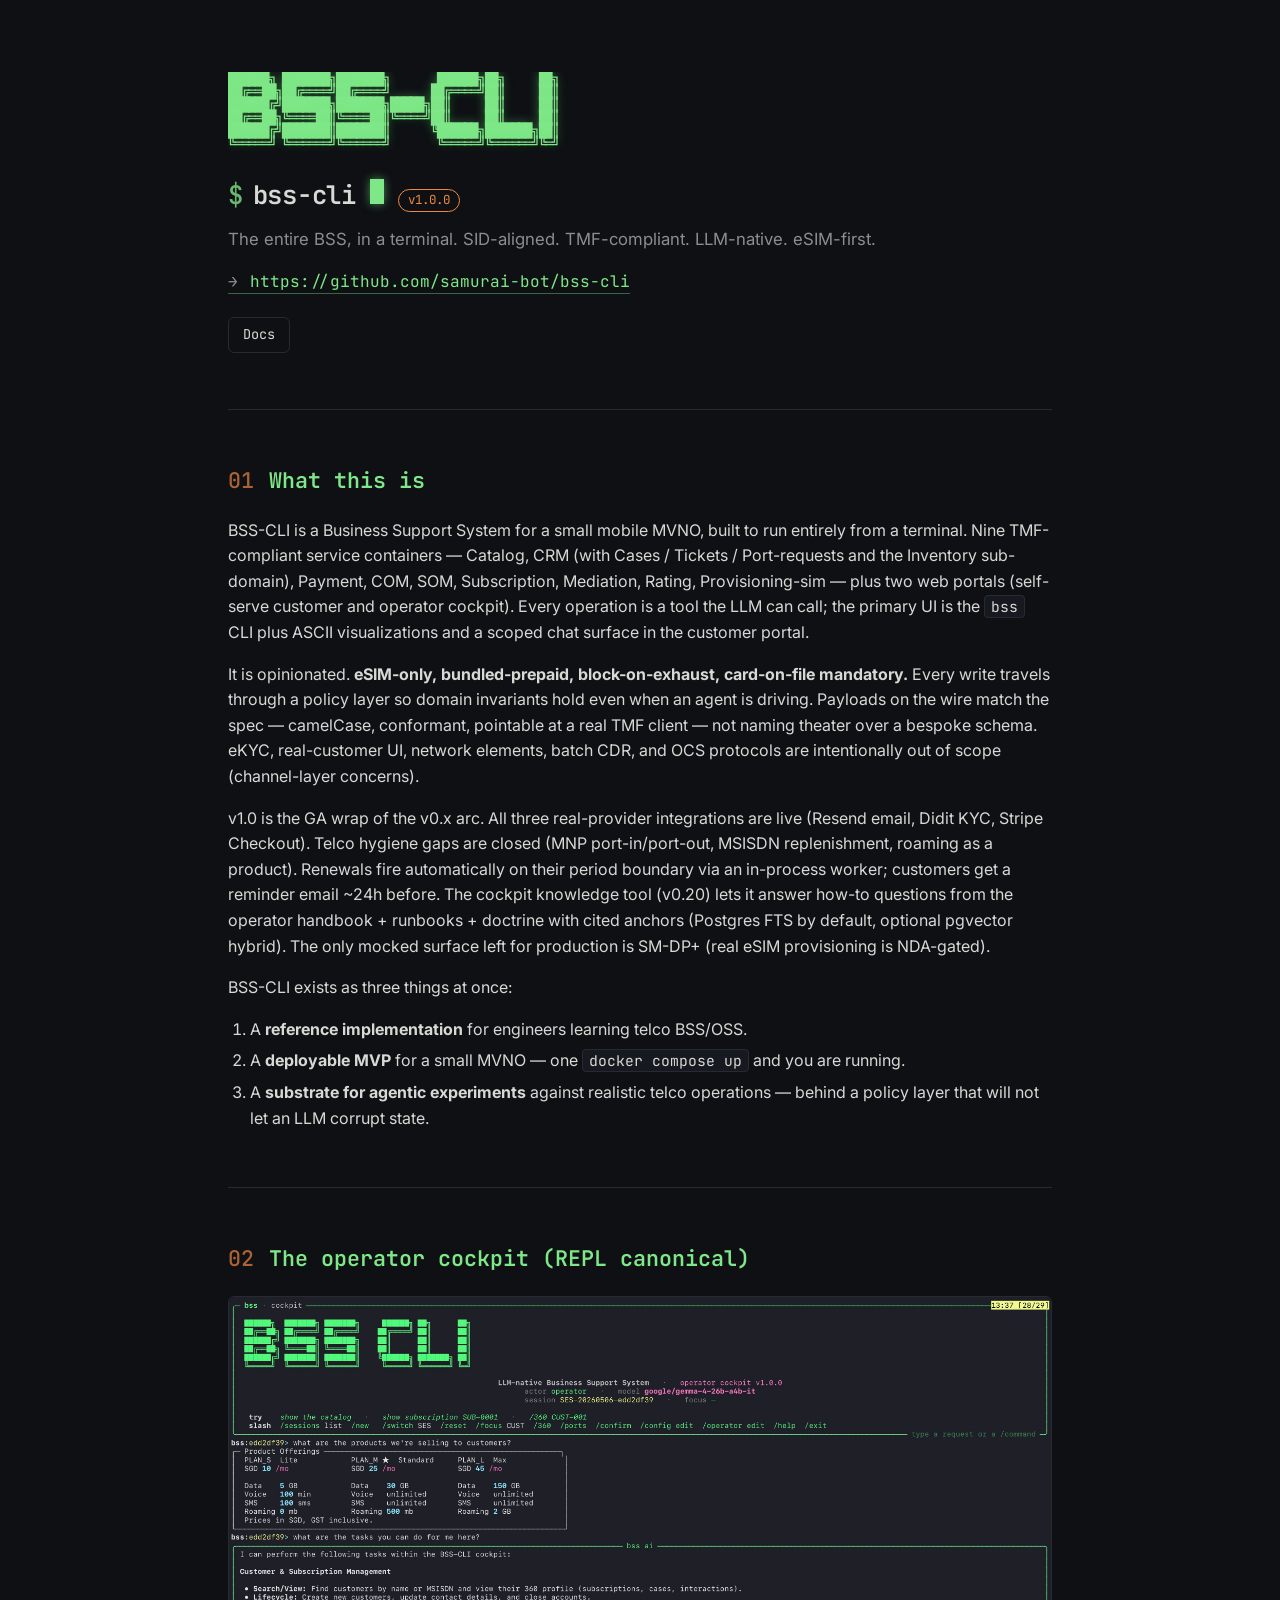
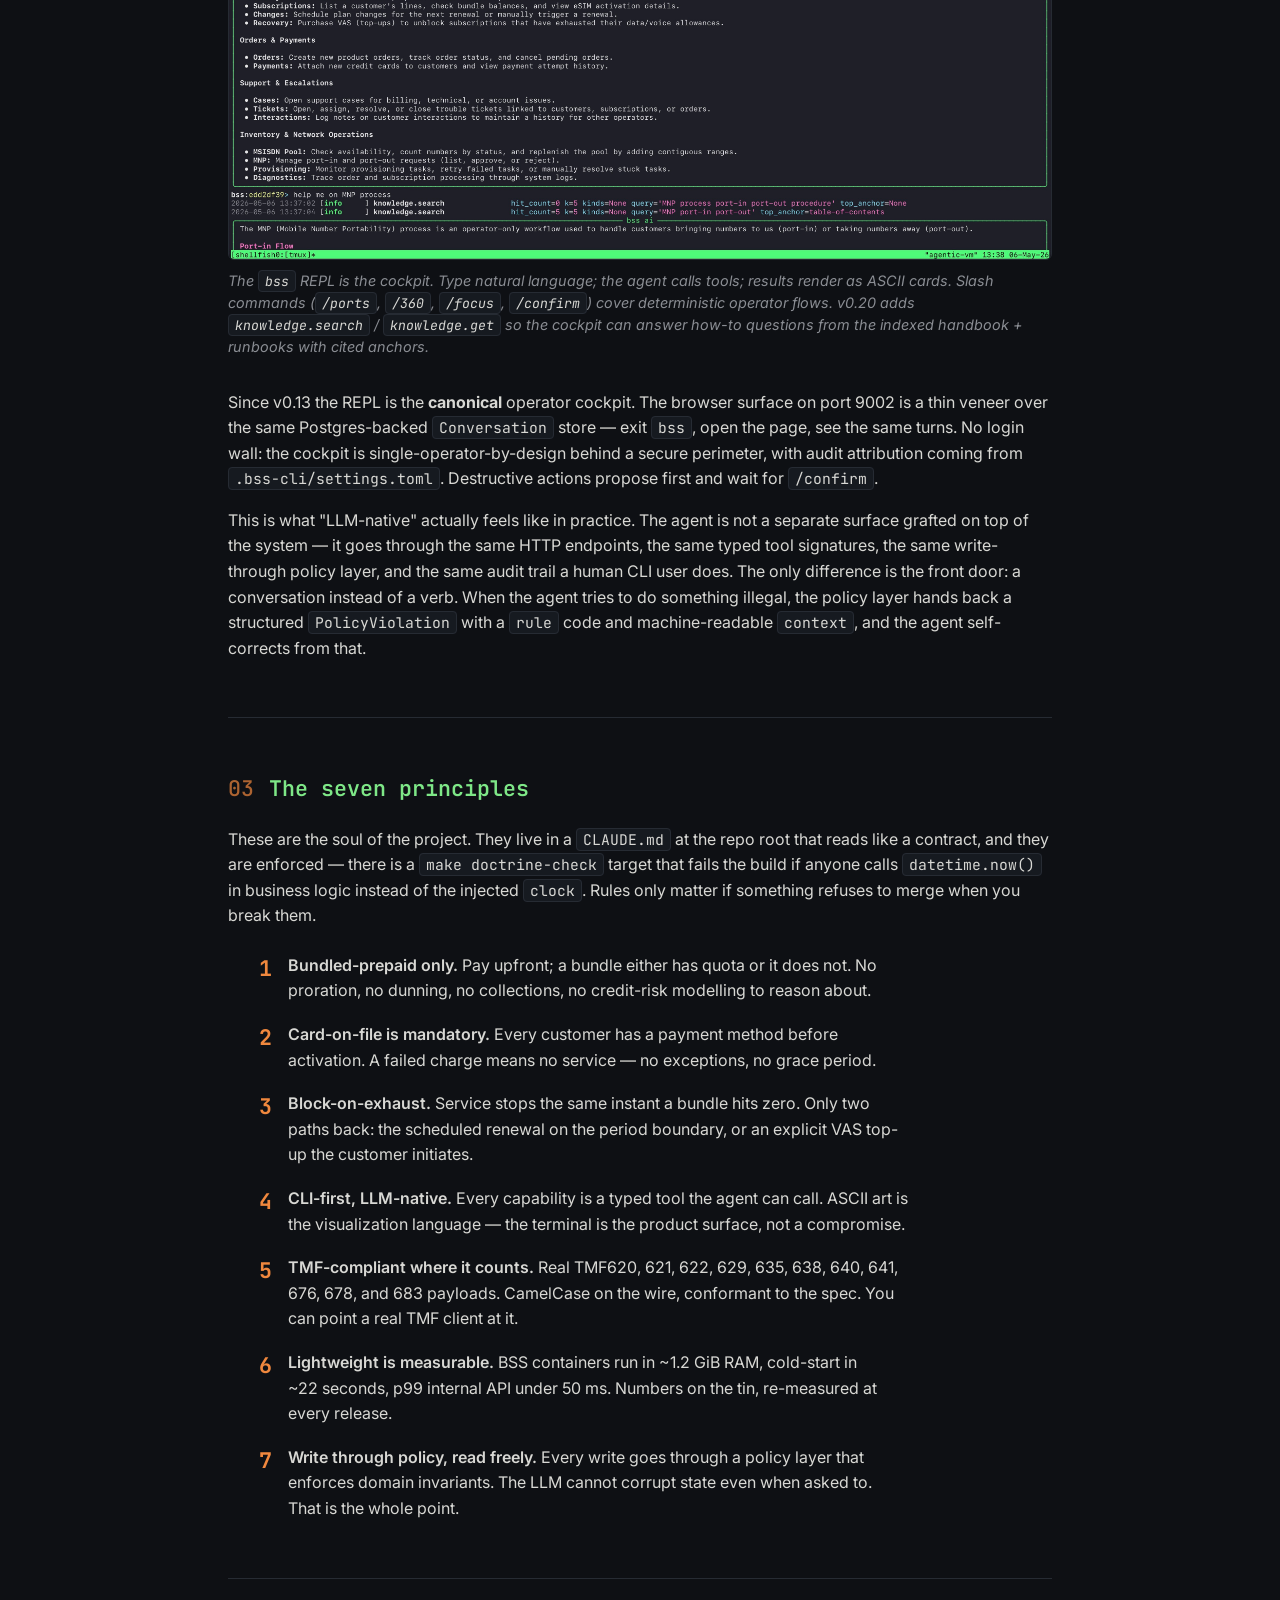
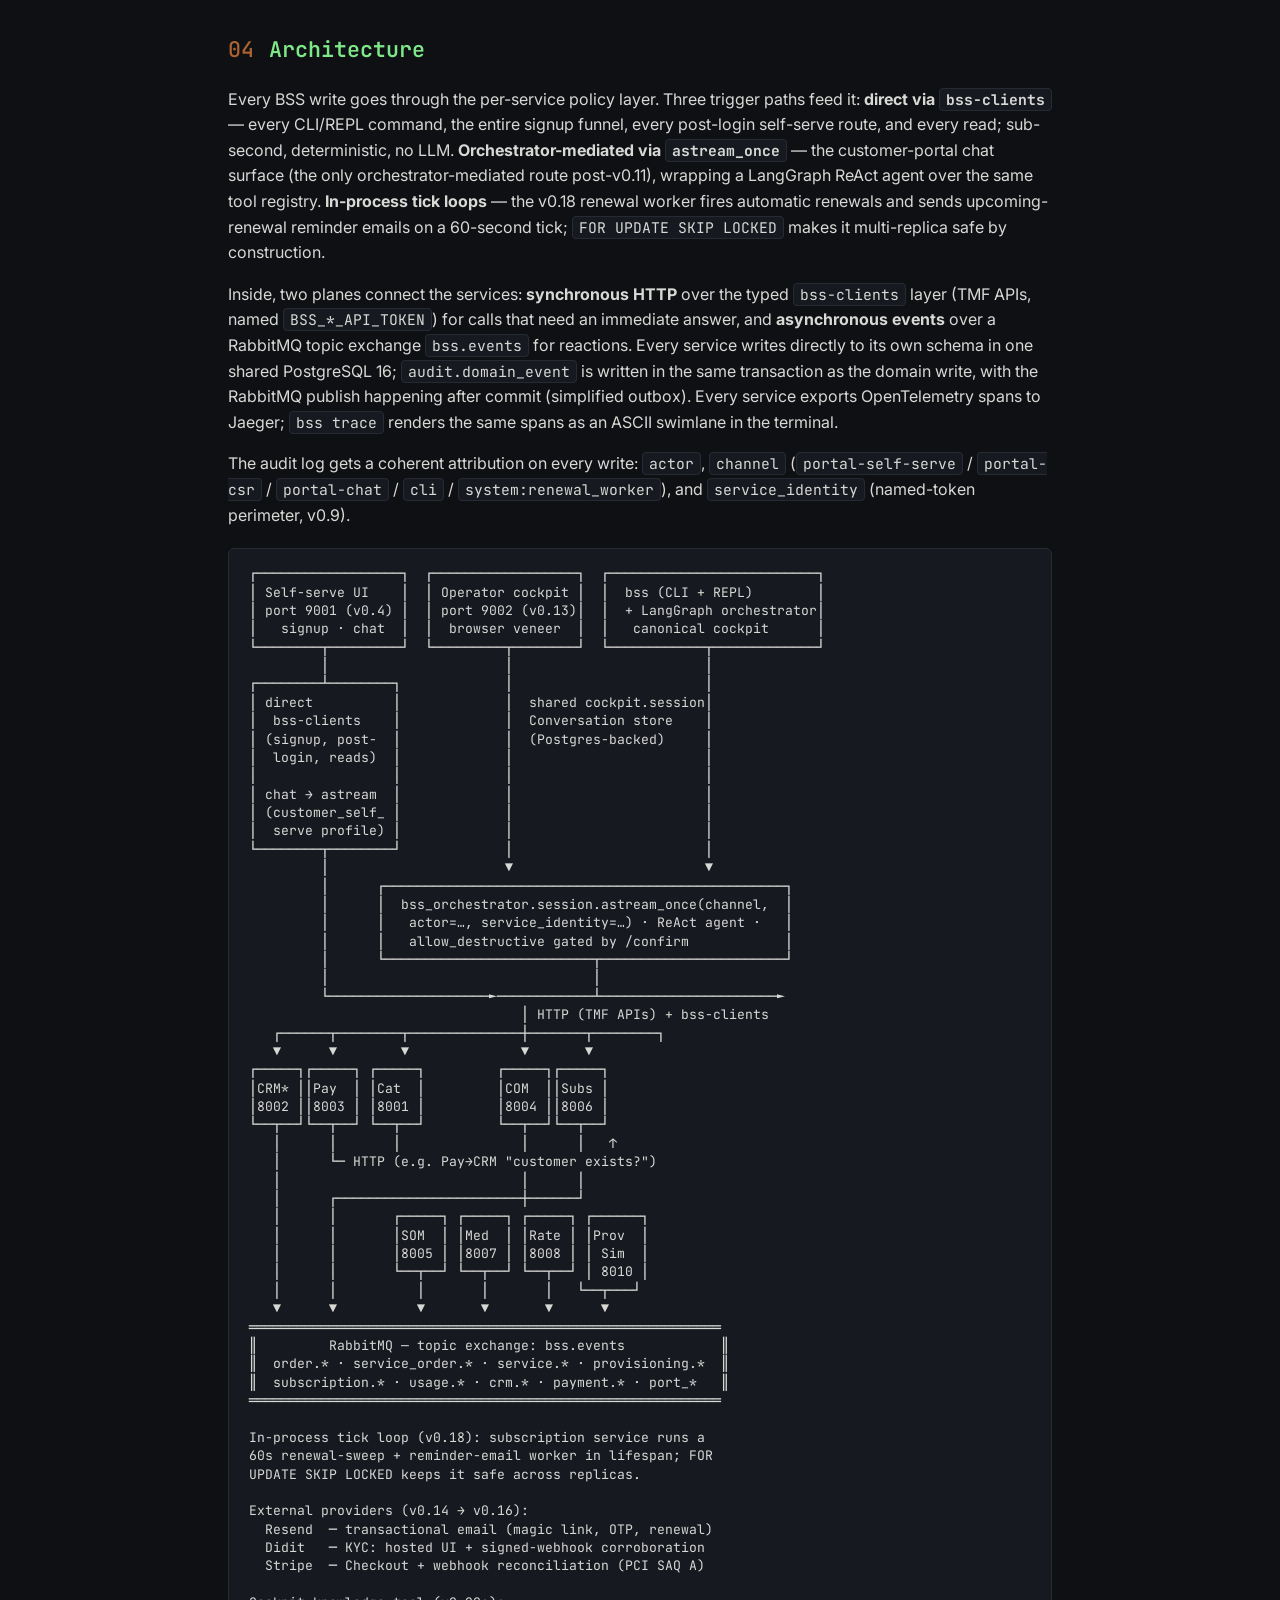
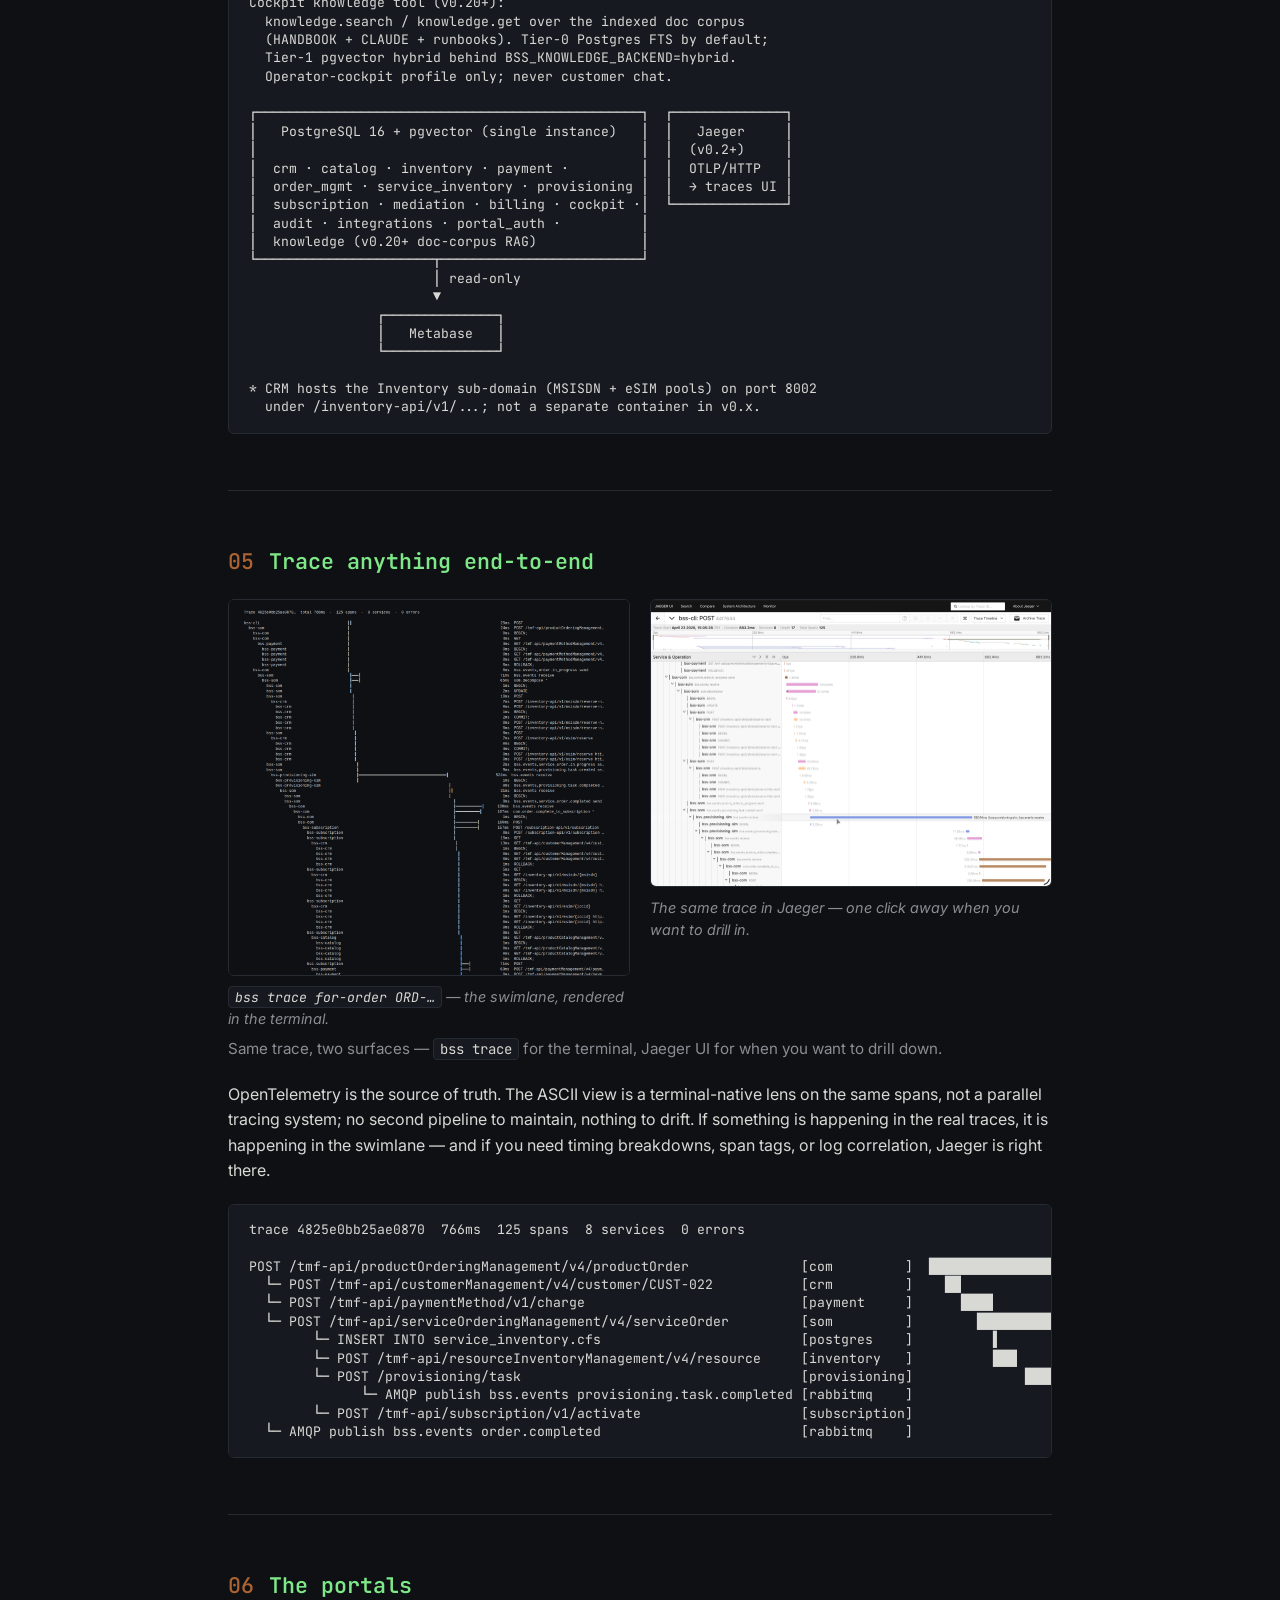
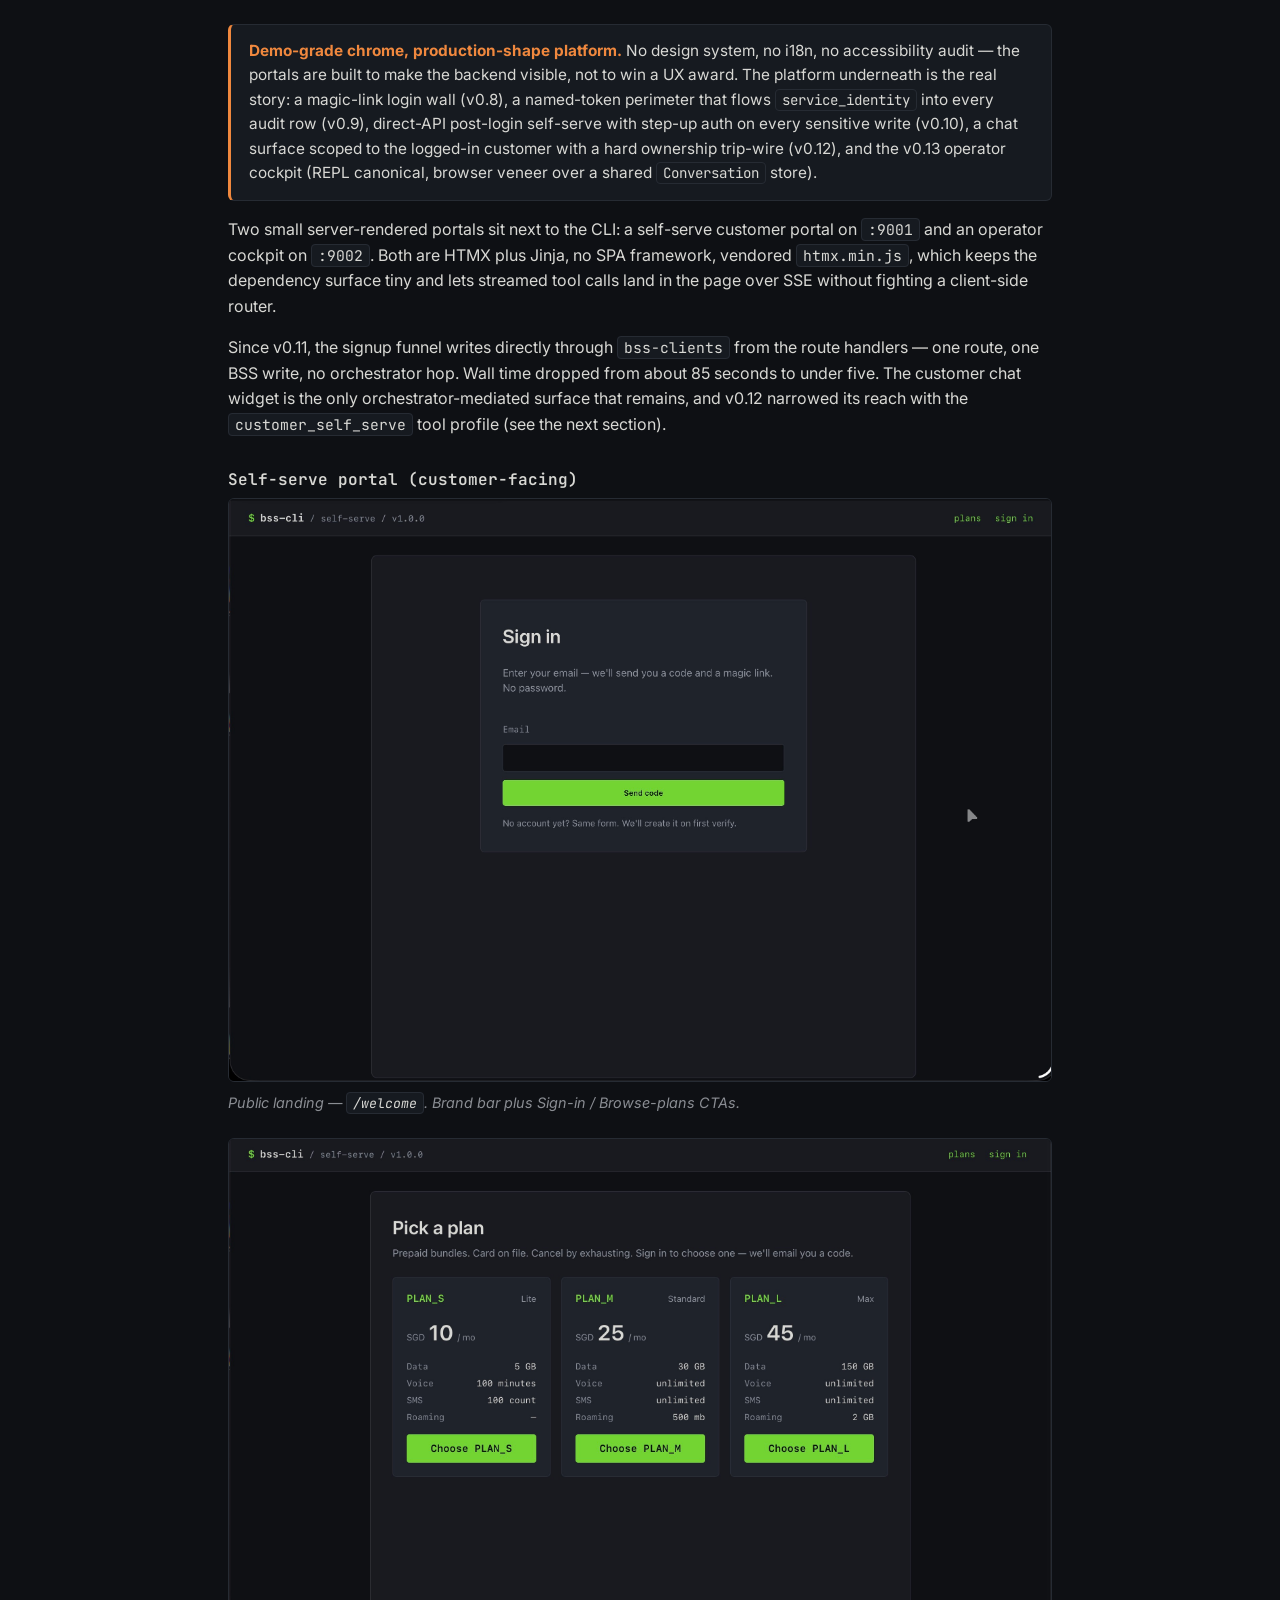
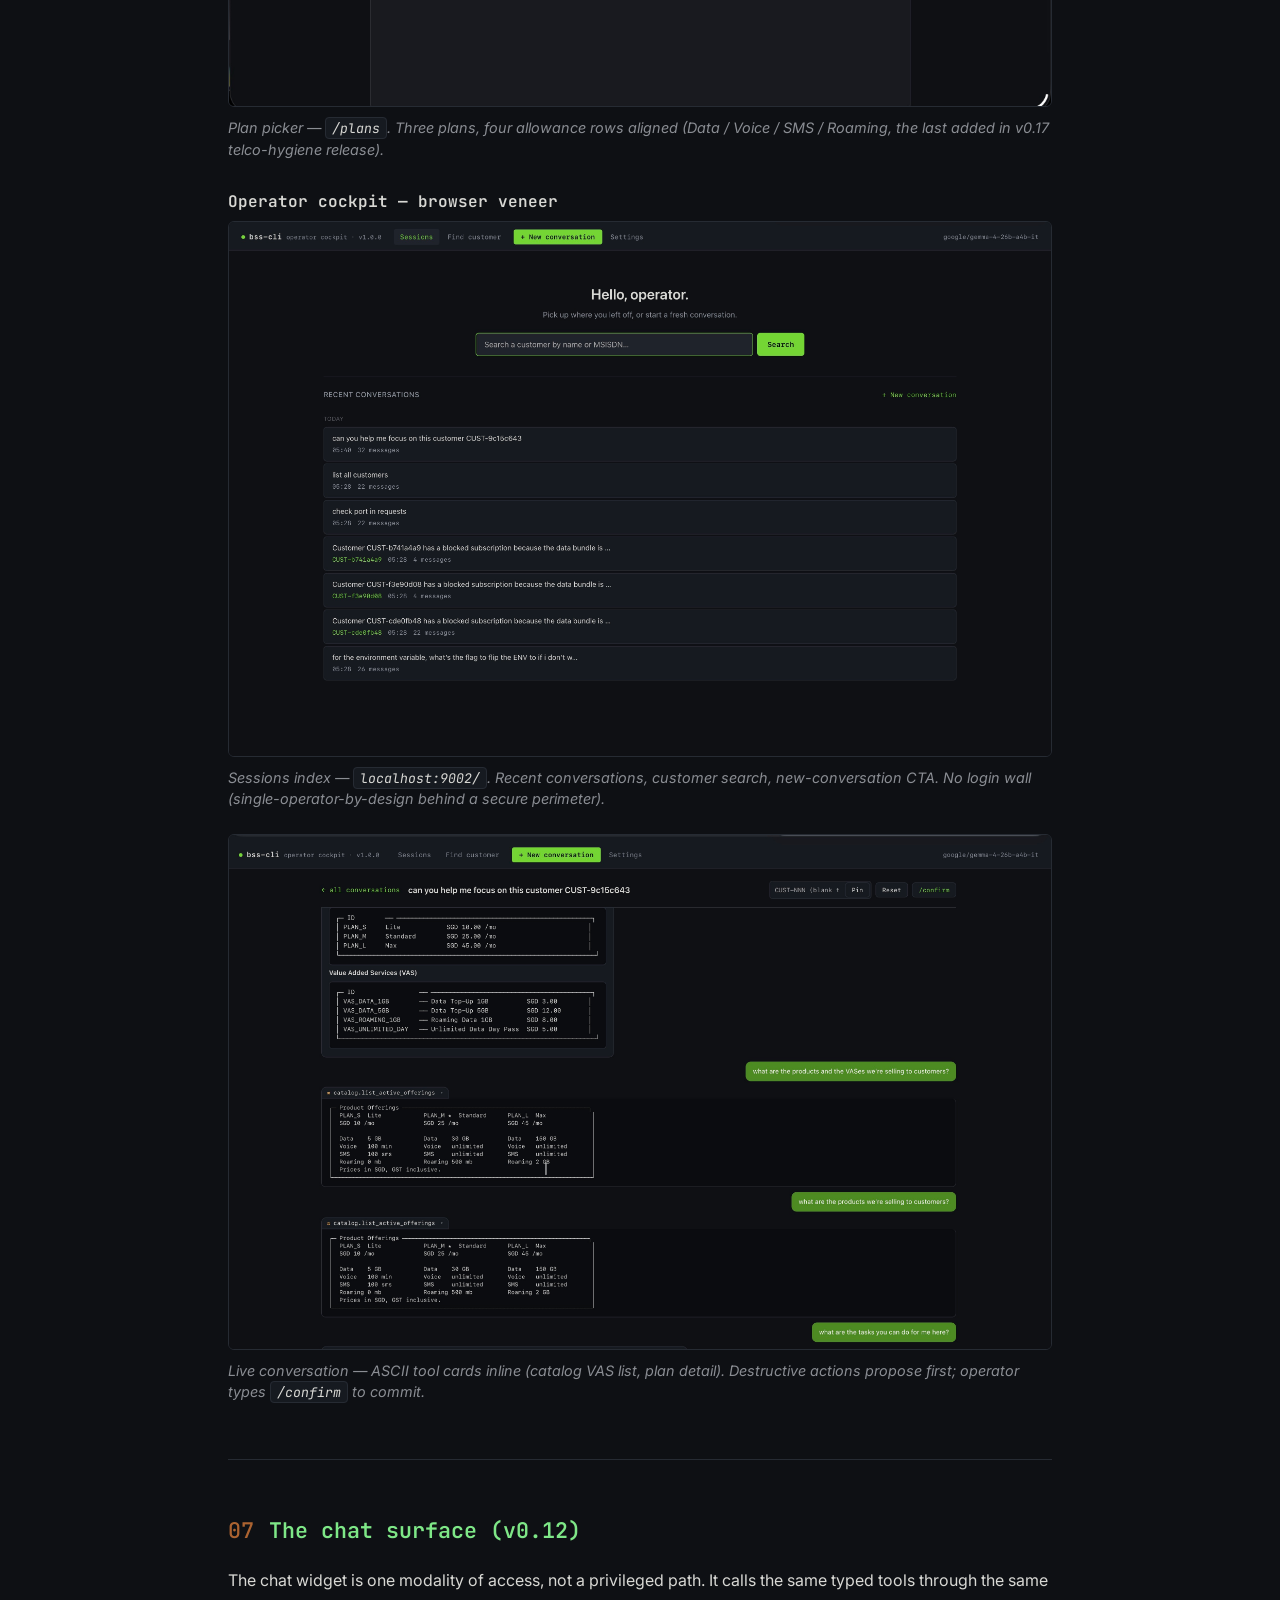
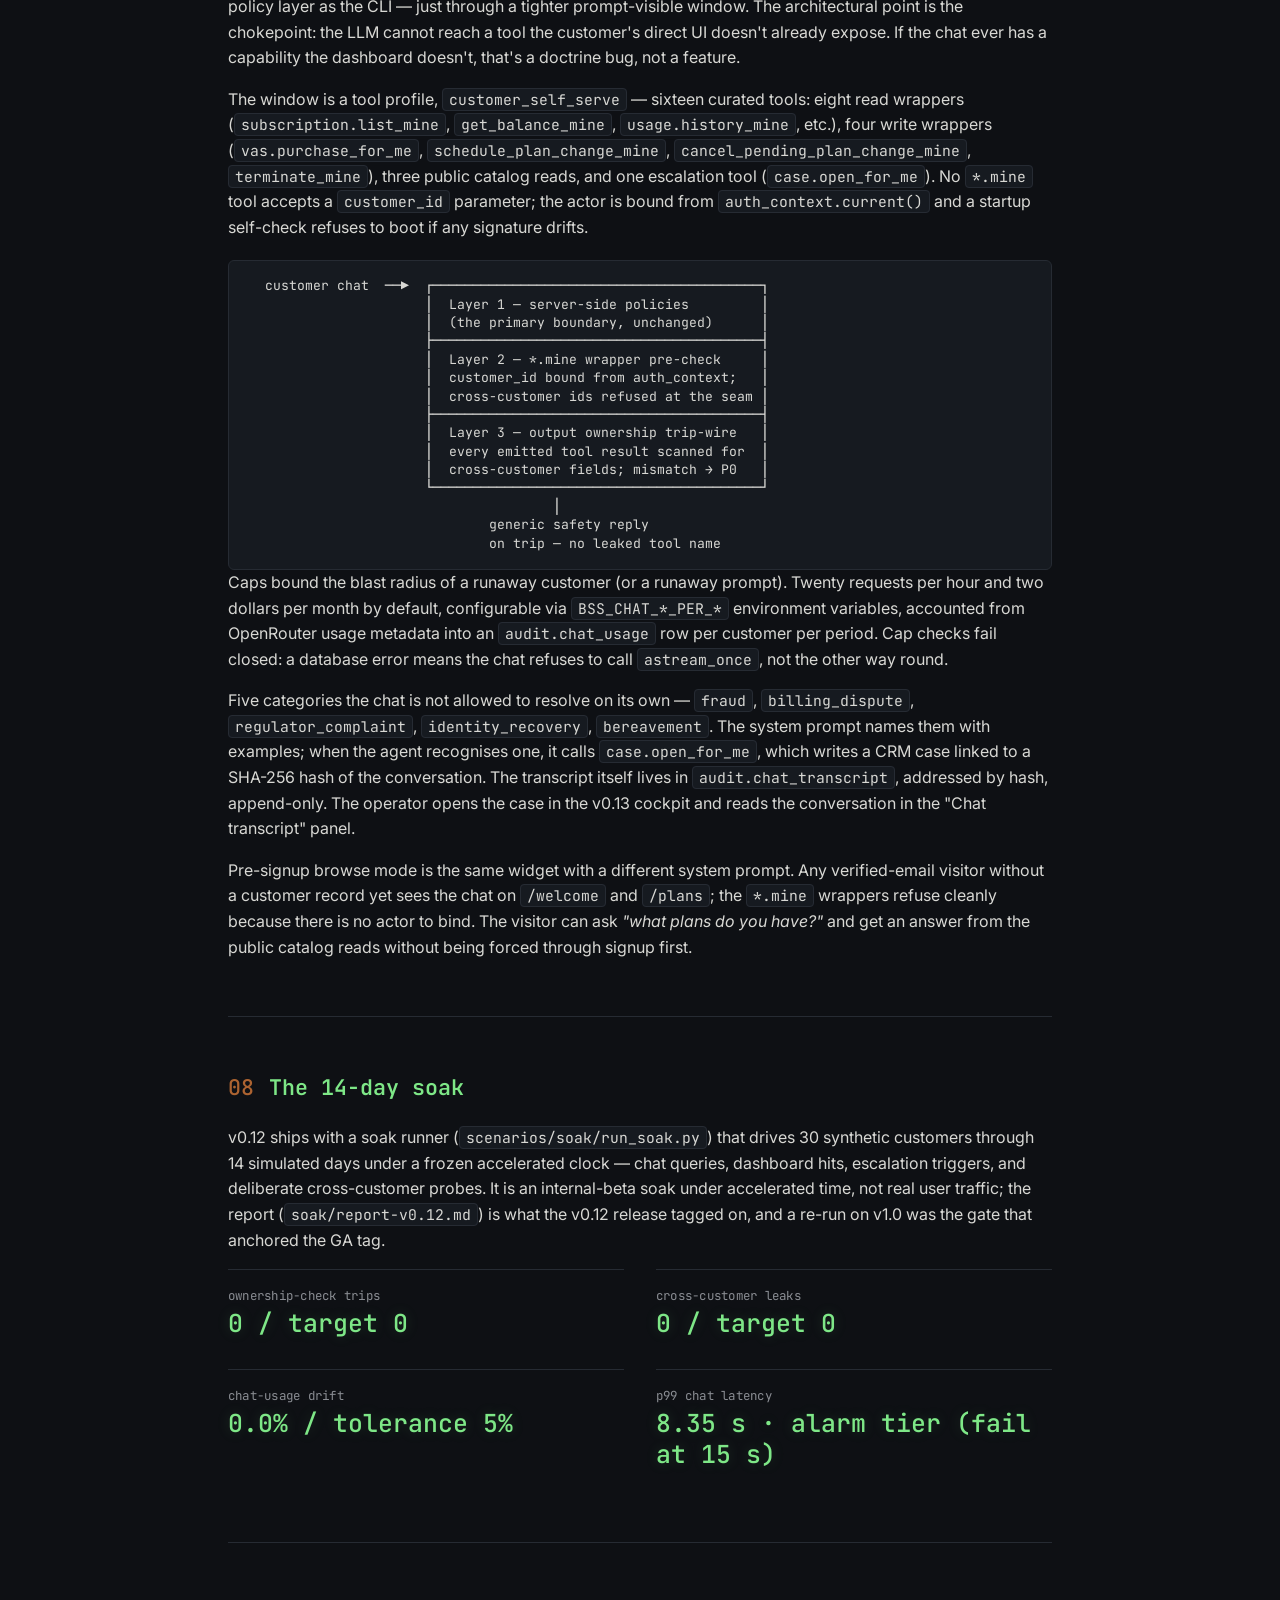
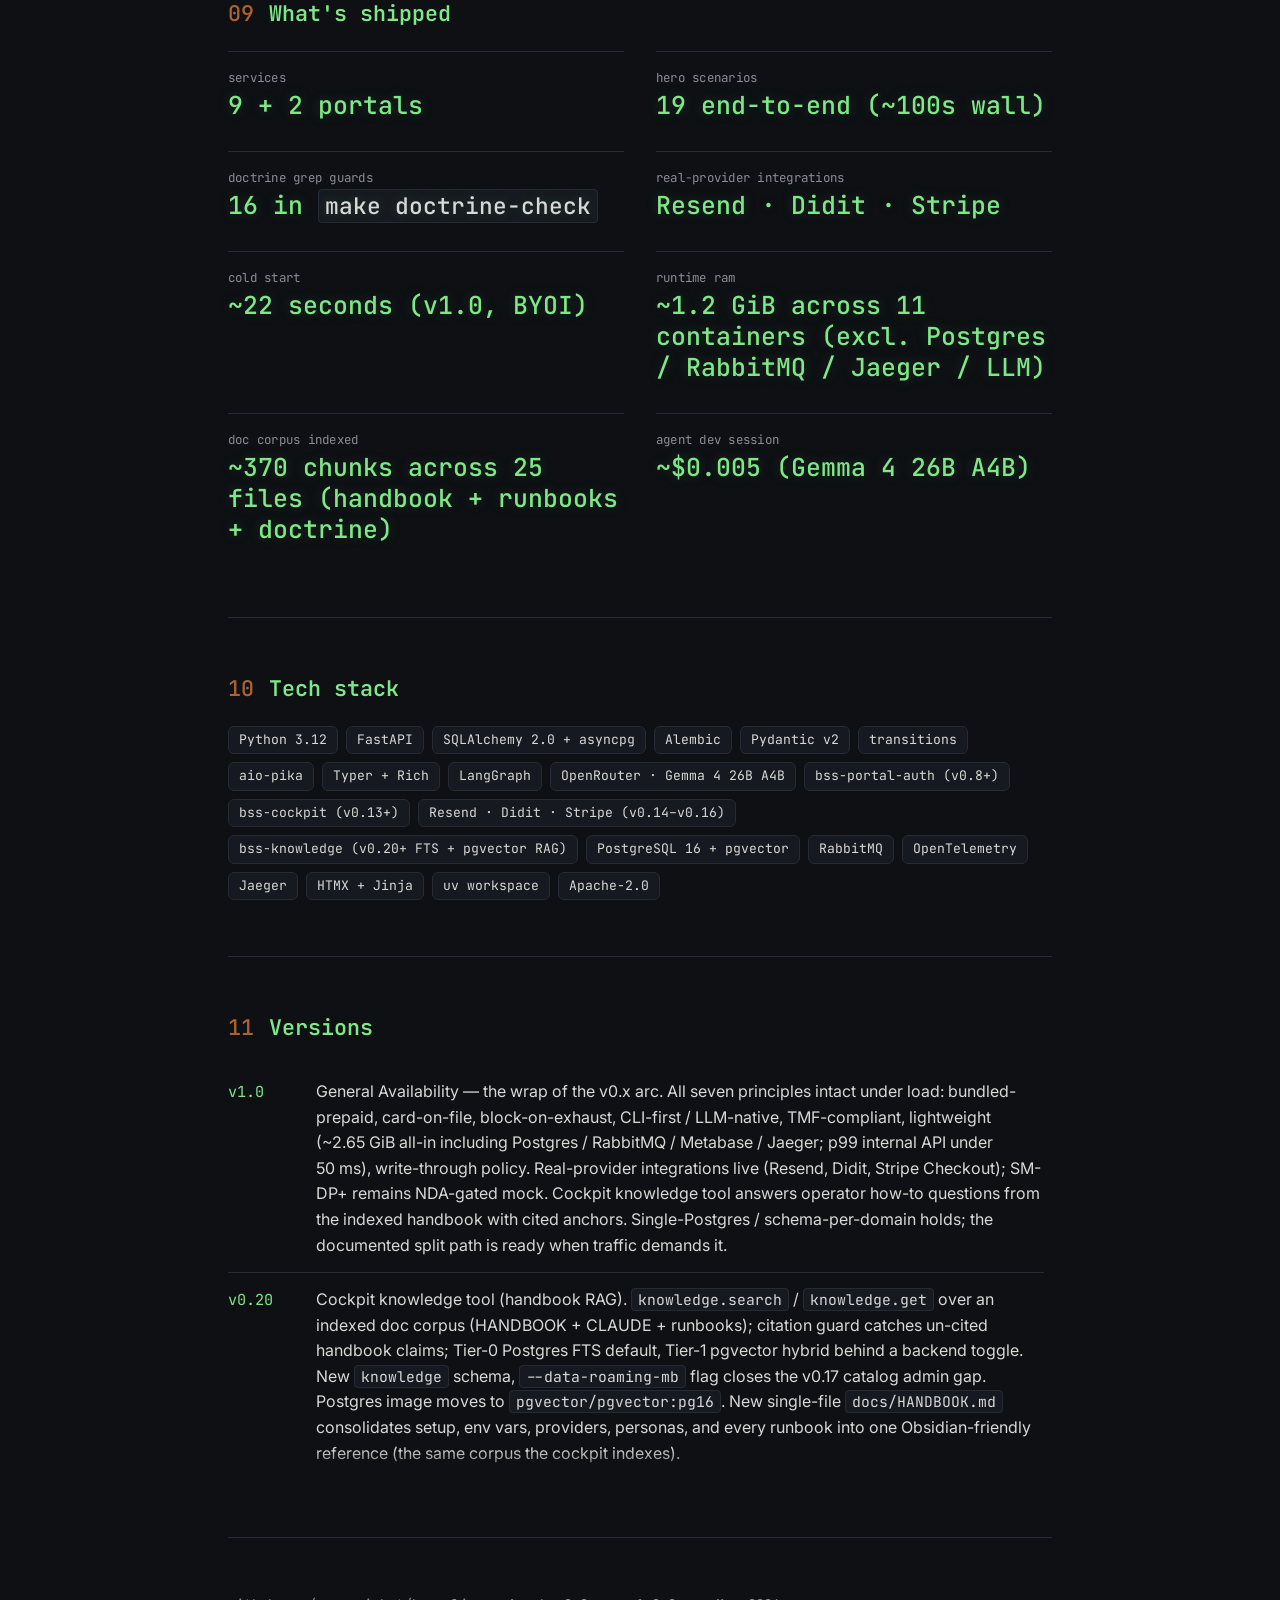
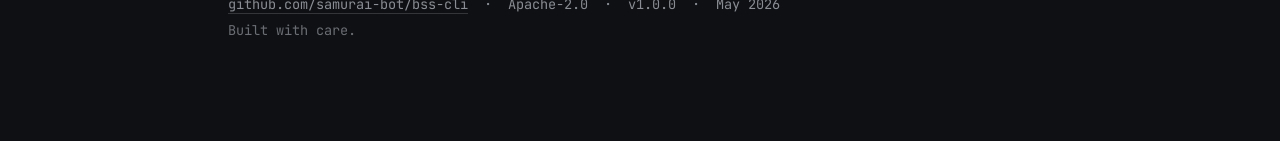
==== commit e1a118d1: "Bump site to v1.0.0 — GA Version pill, footer, and What's-shipped cold-start measurement updated. Re" ====
--- a/index.html
+++ b/index.html
@@ -42,7 +42,7 @@
           <span class="prompt-sigil" aria-hidden="true">$</span>
           bss-cli<span class="cursor" aria-hidden="true"></span>
         </h1>
-        <span class="version-pill" aria-label="current version">v0.20.1</span>
+        <span class="version-pill" aria-label="current version">v1.0.0</span>
       </div>
       <p class="tagline">The entire BSS, in a terminal. SID-aligned. TMF-compliant. LLM-native. eSIM-first.</p>
       <p class="repo-url">
@@ -74,13 +74,13 @@
         CDR, and OCS protocols are intentionally out of scope (channel-layer concerns).
       </p>
       <p>
-        v0.20 is the soak baseline before v1.0. All three real-provider integrations are live (Resend email,
+        v1.0 is the GA wrap of the v0.x arc. All three real-provider integrations are live (Resend email,
         Didit KYC, Stripe Checkout). Telco hygiene gaps are closed (MNP port-in/port-out, MSISDN replenishment,
         roaming as a product). Renewals fire automatically on their period boundary via an in-process worker;
-        customers get a reminder email ~24h before. v0.20 adds an indexed-corpus knowledge tool so the cockpit
-        can answer how-to questions from the operator handbook + runbooks + doctrine with cited anchors
-        (Postgres FTS by default, optional pgvector hybrid). The only mocked surface left for v1.0 is
-        SM-DP+ (real eSIM provisioning is NDA-gated).
+        customers get a reminder email ~24h before. The cockpit knowledge tool (v0.20) lets it answer how-to
+        questions from the operator handbook + runbooks + doctrine with cited anchors (Postgres FTS by
+        default, optional pgvector hybrid). The only mocked surface left for production is SM-DP+
+        (real eSIM provisioning is NDA-gated).
       </p>
 
       <p>BSS-CLI exists as three things at once:</p>
@@ -99,7 +99,7 @@
       <h2 id="repl-heading">The operator cockpit (REPL canonical)</h2>
 
       <figure class="feature-figure">
-        <img src="assets/bss_repl_v0_19.jpg" alt="The BSS-CLI REPL: a conversational prompt driving typed tools, with results rendered as boxed ASCII cards inline. Plan listing, VAS catalogue, and a PLAN_L detail card all visible above the prompt." />
+        <img src="assets/bss_repl_v1.jpg" alt="The BSS-CLI REPL: a conversational prompt driving typed tools, with results rendered as boxed ASCII cards inline. Plan listing, VAS catalogue, and a PLAN_L detail card all visible above the prompt." />
         <figcaption>
           The <code>bss</code> REPL is the cockpit. Type natural language; the agent calls tools; results render as ASCII cards. Slash commands (<code>/ports</code>, <code>/360</code>, <code>/focus</code>, <code>/confirm</code>) cover deterministic operator flows. v0.20 adds <code>knowledge.search</code> / <code>knowledge.get</code> so the cockpit can answer how-to questions from the indexed handbook + runbooks with cited anchors.
         </figcaption>
@@ -388,24 +388,24 @@
       <h3>Self-serve portal (customer-facing)</h3>
 
       <figure class="portal-figure">
-        <img src="assets/portal_self_serve_welcome_v0_18.png" alt="Self-serve public landing page at /welcome: brand bar with bss-cli wordmark, tagline, and Sign in / Browse plans CTAs on a dark background." />
+        <img src="assets/portal_self_serve_welcome_v1.jpg" alt="Self-serve public landing page at /welcome: brand bar with bss-cli wordmark, tagline, and Sign in / Browse plans CTAs on a dark background." />
         <figcaption>Public landing &mdash; <code>/welcome</code>. Brand bar plus Sign-in / Browse-plans CTAs.</figcaption>
       </figure>
 
       <figure class="portal-figure">
-        <img src="assets/portal_self_serve_plans_v0_18.png" alt="Self-serve plan picker at /plans: three cards (PLAN_S, PLAN_M, PLAN_L) showing Data, Voice, SMS, and Roaming allowance rows. PLAN_S has no roaming (em dash); PLAN_M ships 500 MB roaming; PLAN_L ships 2 GB." />
+        <img src="assets/portal_self_serve_plans_v1.jpg" alt="Self-serve plan picker at /plans: three cards (PLAN_S, PLAN_M, PLAN_L) showing Data, Voice, SMS, and Roaming allowance rows. PLAN_S has no roaming (em dash); PLAN_M ships 500 MB roaming; PLAN_L ships 2 GB." />
         <figcaption>Plan picker &mdash; <code>/plans</code>. Three plans, four allowance rows aligned (Data / Voice / SMS / Roaming, the last added in v0.17 telco-hygiene release).</figcaption>
       </figure>
 
       <h3>Operator cockpit &mdash; browser veneer</h3>
 
       <figure class="portal-figure">
-        <img src="assets/portal_csr_cockpit_sessions_v0_18.png" alt="Cockpit sessions index at port 9002: greeting 'Hello, operator', a list of recent conversations, customer search, and a +New conversation button." />
+        <img src="assets/portal_csr_cockpit_sessions_v1.jpg" alt="Cockpit sessions index at port 9002: greeting 'Hello, operator', a list of recent conversations, customer search, and a +New conversation button." />
         <figcaption>Sessions index &mdash; <code>localhost:9002/</code>. Recent conversations, customer search, new-conversation CTA. No login wall (single-operator-by-design behind a secure perimeter).</figcaption>
       </figure>
 
       <figure class="portal-figure">
-        <img src="assets/portal_csr_cockpit_session_v0_18.png" alt="Live cockpit conversation: the agent renders ASCII tool cards inline (a VAS Offerings list and a PLAN_L: Max detail card) in monospace, with the operator's prompts in green chat bubbles on the right." />
+        <img src="assets/portal_csr_cockpit_session_v1.jpg" alt="Live cockpit conversation: the agent renders ASCII tool cards inline (a VAS Offerings list and a PLAN_L: Max detail card) in monospace, with the operator's prompts in green chat bubbles on the right." />
         <figcaption>Live conversation &mdash; ASCII tool cards inline (catalog VAS list, plan detail). Destructive actions propose first; operator types <code>/confirm</code> to commit.</figcaption>
       </figure>
     </section>
@@ -489,7 +489,7 @@
         queries, dashboard hits, escalation triggers, and deliberate cross-customer probes. It is an
         internal-beta soak under accelerated time, not real user traffic; the report
         (<code>soak/report-v0.12.md</code>) is what the v0.12 release tagged on, and a re-run on
-        v1.0 is the public-cohort gate before tagging.
+        v1.0 was the gate that anchored the GA tag.
       </p>
       <dl class="numbers">
         <div><dt>Ownership-check trips</dt><dd>0 / target 0</dd></div>
@@ -509,7 +509,7 @@
         <div><dt>Hero scenarios</dt><dd>19 end-to-end (~100s wall)</dd></div>
         <div><dt>Doctrine grep guards</dt><dd>16 in <code>make doctrine-check</code></dd></div>
         <div><dt>Real-provider integrations</dt><dd>Resend · Didit · Stripe</dd></div>
-        <div><dt>Cold start</dt><dd>~22&nbsp;seconds (v0.20, BYOI)</dd></div>
+        <div><dt>Cold start</dt><dd>~22&nbsp;seconds (v1.0, BYOI)</dd></div>
         <div><dt>Runtime RAM</dt><dd>~1.2&nbsp;GiB across 11 containers (excl. Postgres / RabbitMQ / Jaeger / LLM)</dd></div>
         <div><dt>Doc corpus indexed</dt><dd>~370 chunks across 25 files (handbook + runbooks + doctrine)</dd></div>
         <div><dt>Agent dev session</dt><dd>~$0.005 (Gemma 4 26B A4B)</dd></div>
@@ -554,6 +554,10 @@
       <div class="timeline-window" tabindex="0" aria-label="Version history (scrollable)">
       <ol class="timeline">
         <li>
+          <span class="ver">v1.0</span>
+          <span>General Availability &mdash; the wrap of the v0.x arc. All seven principles intact under load: bundled-prepaid, card-on-file, block-on-exhaust, CLI-first / LLM-native, TMF-compliant, lightweight (~2.65&nbsp;GiB all-in including Postgres / RabbitMQ / Metabase / Jaeger; p99 internal API under 50&nbsp;ms), write-through policy. Real-provider integrations live (Resend, Didit, Stripe Checkout); SM-DP+ remains NDA-gated mock. Cockpit knowledge tool answers operator how-to questions from the indexed handbook with cited anchors. Single-Postgres / schema-per-domain holds; the documented split path is ready when traffic demands it.</span>
+        </li>
+        <li>
           <span class="ver">v0.20</span>
           <span>Cockpit knowledge tool (handbook RAG). <code>knowledge.search</code> / <code>knowledge.get</code> over an indexed doc corpus (HANDBOOK + CLAUDE + runbooks); citation guard catches un-cited handbook claims; Tier-0 Postgres FTS default, Tier-1 pgvector hybrid behind a backend toggle. New <code>knowledge</code> schema, <code>--data-roaming-mb</code> flag closes the v0.17 catalog admin gap. Postgres image moves to <code>pgvector/pgvector:pg16</code>. New single-file <code>docs/HANDBOOK.md</code> consolidates setup, env vars, providers, personas, and every runbook into one Obsidian-friendly reference (the same corpus the cockpit indexes).</span>
         </li>
@@ -644,7 +648,7 @@
       <p>
         <a href="https://github.com/samurai-bot/bss-cli">github.com/samurai-bot/bss-cli</a>
         &nbsp;·&nbsp; Apache-2.0
-        &nbsp;·&nbsp; v0.20.1
+        &nbsp;·&nbsp; v1.0.0
         &nbsp;·&nbsp; May 2026
       </p>
       <p class="footer-note">Built with care.</p>
